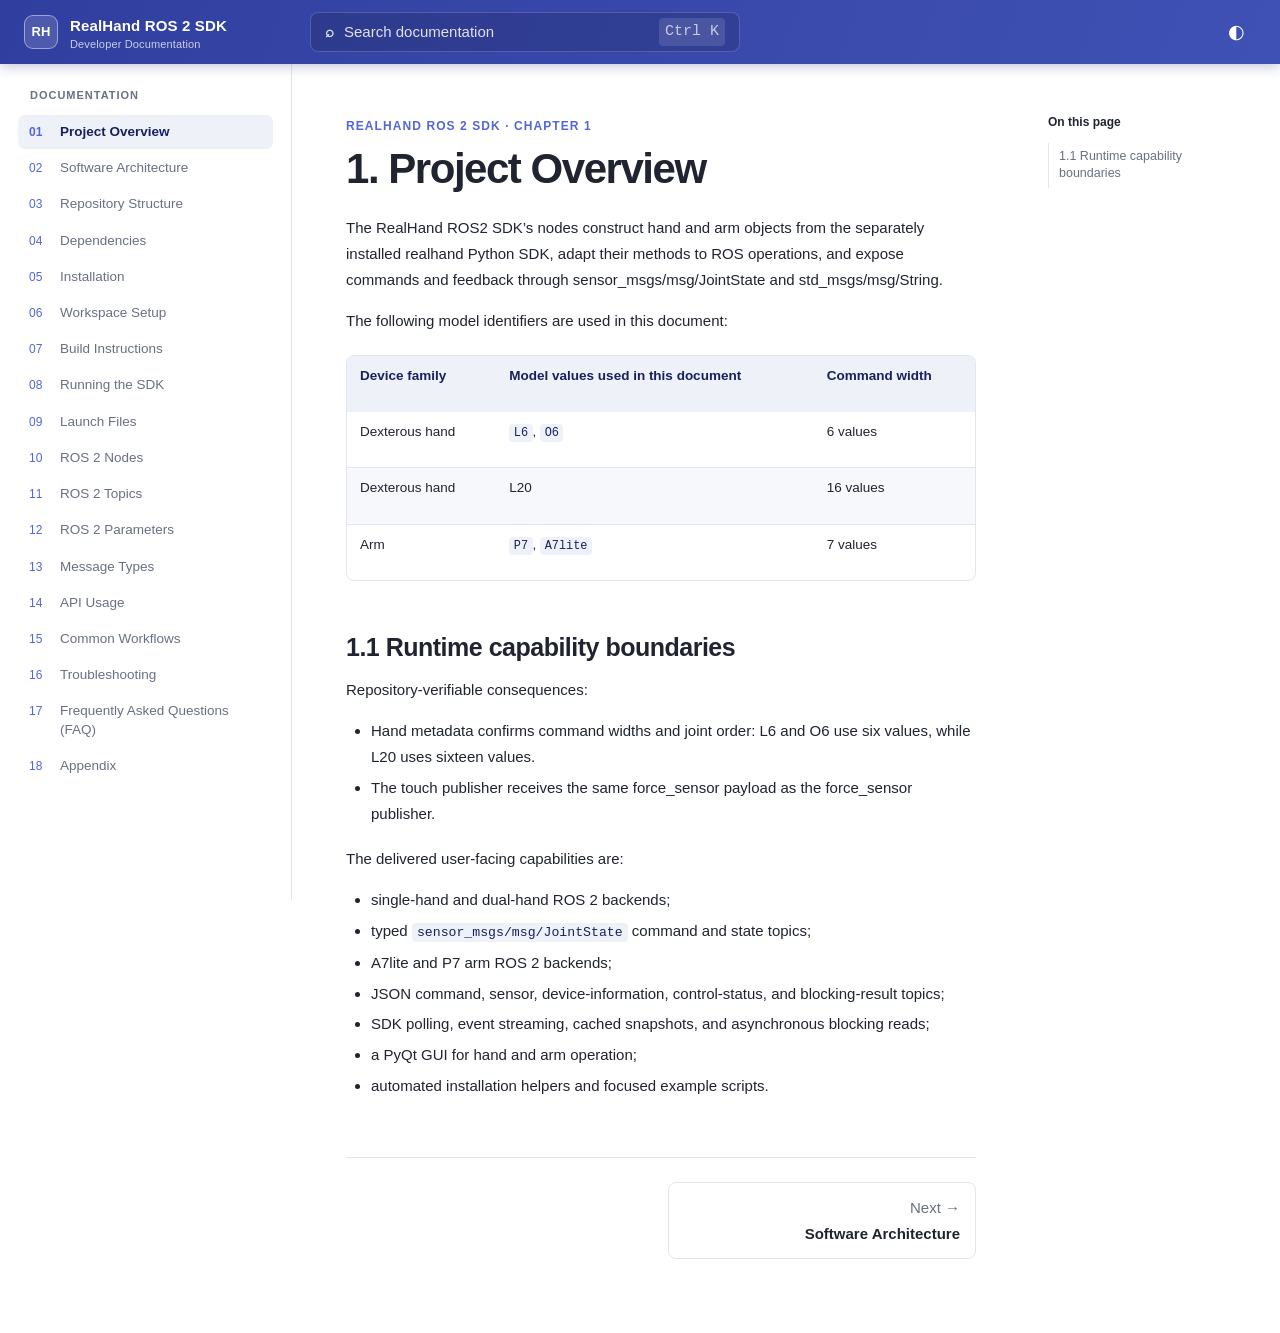
==== index.html @ 1d84d6f3 "Add RealHand ROS 2 SDK documentation site" ====
<!doctype html>
<html lang="en">
<head>
  <meta charset="utf-8">
  <meta name="viewport" content="width=device-width, initial-scale=1">
  <meta name="description" content="RealHand ROS 2 SDK installation, integration, operation, and API reference.">
  <meta name="theme-color" content="#4051b5">
  <title>RealHand ROS 2 SDK Documentation</title>
  <link rel="stylesheet" href="assets/styles.css">
</head>
<body>
  <header class="topbar">
    <button class="menu-button" id="menu-toggle" type="button" aria-label="Open navigation">☰</button>
    <a class="brand" href="#/project-overview">
      <span class="brand-mark">RH</span>
      <span class="brand-name">RealHand ROS 2 SDK<span class="brand-sub">Developer Documentation</span></span>
    </a>
    <button class="search-trigger" id="search-trigger" type="button" aria-label="Search documentation">
      <b>⌕</b><span>Search documentation</span><kbd>Ctrl K</kbd>
    </button>
    <div class="top-actions">
      <button class="icon-button" id="theme-toggle" type="button" aria-label="Toggle color theme">◐</button>
    </div>
  </header>

  <aside class="sidebar" aria-label="Documentation navigation">
    <div class="sidebar-label">Documentation</div>
    <nav class="nav-list" id="nav-list"></nav>
  </aside>
  <div class="mobile-scrim" id="mobile-scrim"></div>

  <div class="page-shell">
    <main class="main doc-content" id="main-content"><div class="loading">Loading documentation…</div></main>
  </div>

  <aside class="toc" aria-label="On this page">
    <div class="toc-title">On this page</div>
    <nav id="toc-links"></nav>
  </aside>

  <dialog class="search-dialog" id="search-dialog">
    <div class="search-box">
      <input id="search-input" type="search" placeholder="Search chapters and API names…" autocomplete="off" aria-label="Search documentation">
      <button class="search-close" id="search-close" type="button" aria-label="Close search">×</button>
    </div>
    <div class="search-results" id="search-results"></div>
  </dialog>

  <template id="document-source">

<div title="header"><p align="right" style="line-height: 100%; margin-bottom: 0.41in">
	<font color="#667085"><font size="1" style="font-size: 8pt"><b>REALHAND
	ROS2 SDK  |  USER GUIDE</b></font></font></p>
</div><p class="western"><br/>
<br/>

</p>
<p class="western"><br/>
<br/>

</p>
<p class="western"><br/>
<br/>

</p>
<p class="western"><br/>
<br/>

</p>
<p class="western"><br/>
<br/>

</p>
<p class="western"><br/>
<br/>

</p>
<p class="western" align="center" style="margin-bottom: 0.25in"><font color="#2e74b5"><font size="2" style="font-size: 11pt"><b>TECHNICAL
USER MANUAL</b></font></font></p>
<p align="center" style="letter-spacing: 0.3pt; line-height: 100%; margin-bottom: 0.14in; border-top: none; border-bottom: 1.00pt solid #4f81bd; border-left: none; border-right: none; padding-top: 0in; padding-bottom: 0.06in; padding-left: 0in; padding-right: 0in; page-break-after: avoid">
<font color="#17365d"><font size="6" style="font-size: 30pt"><b><font face="Calibri, sans-serif">RealHand
ROS2 SDK</font></b></font></font></p>
<p align="center" style="letter-spacing: 0.8pt; margin-bottom: 0.19in; page-break-after: avoid">
<font color="#667085"><font size="4" style="font-size: 14pt"><i><font face="Calibri, sans-serif">Installation,
Integration, Operation, and API Reference</font></i></font></font></p>
<p class="western"><br/>
<br/>

</p>
<p class="western"><br/>
<br/>

</p>
<p class="western"><br/>
<br/>

</p>
<p class="western"><br/>
<br/>

</p>
<p class="western"><br/>
<br/>

</p>
<p class="western"><br/>
<br/>

</p>
<p class="western"><br/>
<br/>

</p>
<p class="western"><br/>
<br/>

</p>
<p class="western"><br/>
<br/>

</p>
<p class="western"><br/>
<br/>

</p>
<p class="western"><br/>
<br/>

</p>
<p class="western"><br/>
<br/>

</p>
<p class="western"><br/>
<br/>

</p>
<p class="western"><br/>
<br/>

</p>
<p class="western"><br/>
<br/>

</p>
<p class="western"><br/>
<br/>

</p>
<p class="western"><br/>
<br/>

</p>
<p class="western"><br/>
<br/>

</p>
<p class="western" style="margin-bottom: 0.03in"><br/>
<br/>

</p>
<h1 class="contents-heading">Table of Contents</h1>
<p style="margin-bottom: 0.07in">1. Project Overview	3</p>
<p style="margin-bottom: 0.07in">2. Software Architecture	4</p>
<p style="margin-bottom: 0.07in">3. Repository Structure	4</p>
<p style="margin-bottom: 0.07in">4. Dependencies	5</p>
<p style="margin-bottom: 0.07in">5. Installation	5</p>
<p style="margin-bottom: 0.07in">6. Workspace Setup	6</p>
<p style="margin-bottom: 0.07in">7. Build Instructions	6</p>
<p style="margin-bottom: 0.07in">8. Running the SDK	7</p>
<p style="margin-bottom: 0.07in">9. Launch Files	8</p>
<p style="margin-bottom: 0.07in"><span lang="es-ES">10. ROS 2
Nodes	11</span></p>
<p style="margin-bottom: 0.07in"><span lang="es-ES">11. ROS 2
Topics	13</span></p>
<p style="margin-bottom: 0.07in"><span lang="es-ES">12. ROS 2
Parameters	15</span></p>
<p style="margin-bottom: 0.07in">13. Message Types	18</p>
<p style="margin-bottom: 0.07in">14. API Usage	19</p>
<p style="margin-bottom: 0.07in">15. Common Workflows	21</p>
<p style="margin-bottom: 0.07in">16. Troubleshooting	22</p>
<p style="margin-bottom: 0.07in">17. Frequently Asked Questions
(FAQ)	22</p>
<p style="margin-bottom: 0.07in">18. Appendix	23</p>
<p class="western"><br/>
<br/>

</p>
<h1 class="western" style="margin-top: 0in; page-break-before: always">
1. Project Overview</h1>
<p class="western">The RealHand ROS2 SDK’s nodes construct hand and
arm objects from the separately installed realhand Python SDK, adapt
their methods to ROS operations, and expose commands and feedback
through sensor_msgs/msg/JointState and std_msgs/msg/String.</p>
<p class="western">The following model identifiers are used in this
document:</p>
<table width="624" cellpadding="5" cellspacing="0">
	<col width="167"/>
	<col width="270"/>
	<col width="155"/>
	<thead>
		<tr>
			<td width="167" bgcolor="#e8eef5" style="background: #e8eef5; border: 1px solid #000000; padding: 0.06in 0.08in"><p class="western" align="left" style="widows: 2; orphans: 2">
				<font color="#17365d"><font size="2" style="font-size: 9pt"><b>Device
				family</b></font></font></p>
			</td>
			<td width="270" bgcolor="#e8eef5" style="background: #e8eef5; border: 1px solid #000000; padding: 0.06in 0.08in"><p class="western" align="left" style="widows: 2; orphans: 2">
				<font color="#17365d"><font size="2" style="font-size: 9pt"><b>Model
				values used in this document</b></font></font></p>
			</td>
			<td width="155" bgcolor="#e8eef5" style="background: #e8eef5; border: 1px solid #000000; padding: 0.06in 0.08in"><p class="western" align="left" style="widows: 2; orphans: 2">
				<font color="#17365d"><font size="2" style="font-size: 9pt"><b>Command
				width</b></font></font></p>
			</td>
		</tr>
	</thead>
	<tbody>
		<tr>
			<td width="167" style="border: 1px solid #000000; padding: 0.06in 0.08in"><p class="western" align="left" style="widows: 2; orphans: 2">
				<font size="2" style="font-size: 9pt">Dexterous hand</font></p>
			</td>
			<td width="270" style="border: 1px solid #000000; padding: 0.06in 0.08in"><p class="western" align="left" style="widows: 2; orphans: 2">
				<font color="#17365d"><font face="Consolas, sans-serif"><font size="2" style="font-size: 9pt">L6</font></font></font><font size="2" style="font-size: 9pt">,
				</font><font color="#17365d"><font face="Consolas, sans-serif"><font size="2" style="font-size: 9pt">O6</font></font></font></p>
			</td>
			<td width="155" style="border: 1px solid #000000; padding: 0.06in 0.08in"><p class="western" align="left" style="widows: 2; orphans: 2">
				<font size="2" style="font-size: 9pt">6 values</font></p>
			</td>
		</tr>
		<tr>
			<td width="167" style="border: 1px solid #000000; padding: 0.06in 0.08in"><p class="western" align="left" style="widows: 2; orphans: 2">
				<font size="2" style="font-size: 9pt">Dexterous hand</font></p>
			</td>
			<td width="270" style="border: 1px solid #000000; padding: 0.06in 0.08in"><p class="western" align="left" style="orphans: 2; widows: 2">
				L20</p>
			</td>
			<td width="155" style="border: 1px solid #000000; padding: 0.06in 0.08in"><p class="western" align="left" style="widows: 2; orphans: 2">
				<font size="2" style="font-size: 9pt">16 values</font></p>
			</td>
		</tr>
		<tr>
			<td width="167" bgcolor="#fafbfc" style="background: #fafbfc; border: 1px solid #000000; padding: 0.06in 0.08in"><p class="western" align="left" style="widows: 2; orphans: 2">
				<font size="2" style="font-size: 9pt">Arm</font></p>
			</td>
			<td width="270" bgcolor="#fafbfc" style="background: #fafbfc; border: 1px solid #000000; padding: 0.06in 0.08in"><p class="western" align="left" style="widows: 2; orphans: 2">
				<font color="#17365d"><font face="Consolas, sans-serif"><font size="2" style="font-size: 9pt">P7</font></font></font><font size="2" style="font-size: 9pt">,
				</font><font color="#17365d"><font face="Consolas, sans-serif"><font size="2" style="font-size: 9pt">A7lite</font></font></font></p>
			</td>
			<td width="155" bgcolor="#fafbfc" style="background: #fafbfc; border: 1px solid #000000; padding: 0.06in 0.08in"><p class="western" align="left" style="widows: 2; orphans: 2">
				<font size="2" style="font-size: 9pt">7 values</font></p>
			</td>
		</tr>
	</tbody>
</table>
<h2 class="western">1.1 Runtime capability boundaries</h2>
<p class="western" style="margin-top: 0.06in">Repository-verifiable
consequences:</p>
<ul>
	<li><p style="margin-top: 0.03in; margin-bottom: 0in">Hand metadata
	confirms command widths and joint order: L6 and O6 use six values,
	while L20 uses sixteen values.</p></li>
	<li><p style="margin-top: 0.03in; margin-bottom: 0in">The touch
	publisher receives the same force_sensor payload as the force_sensor
	publisher.</p></li>
</ul>
<p class="western" style="margin-bottom: 0.03in"><br/>
<br/>

</p>
<p class="western">The delivered user-facing capabilities are:</p>
<ul>
	<li><p style="margin-top: 0.03in; margin-bottom: 0in">single-hand
	and dual-hand ROS 2 backends;</p></li>
	<li><p style="margin-top: 0.03in; margin-bottom: 0in">typed
	<font color="#17365d"><font face="Consolas, sans-serif"><font size="2" style="font-size: 9pt">sensor_msgs/msg/JointState</font></font></font>
	command and state topics;</p></li>
	<li><p style="margin-top: 0.03in; margin-bottom: 0in">A7lite and P7
	arm ROS 2 backends;</p></li>
	<li><p style="margin-top: 0.03in; margin-bottom: 0in">JSON command,
	sensor, device-information, control-status, and blocking-result
	topics;</p></li>
	<li><p style="margin-top: 0.03in; margin-bottom: 0in">SDK polling,
	event streaming, cached snapshots, and asynchronous blocking reads;</p></li>
	<li><p style="margin-top: 0.03in; margin-bottom: 0in">a PyQt GUI for
	hand and arm operation;</p></li>
	<li><p style="margin-top: 0.03in; margin-bottom: 0in">automated
	installation helpers and focused example scripts.</p></li>
</ul>
<h1 class="western" style="page-break-before: always">2. Software
Architecture</h1>
<p class="western">The package uses a layered design:</p>
<h2 class="western">2.1 Layer responsibilities</h2>
<table width="624" cellpadding="5" cellspacing="0">
	<col width="87"/>
	<col width="234"/>
	<col width="271"/>
	<thead>
		<tr>
			<td width="87" bgcolor="#e8eef5" style="background: #e8eef5; border: 1px solid #000000; padding: 0.06in 0.08in"><p class="western" align="left" style="widows: 2; orphans: 2">
				<font color="#17365d"><font size="2" style="font-size: 9pt"><b>Layer</b></font></font></p>
			</td>
			<td width="234" bgcolor="#e8eef5" style="background: #e8eef5; border: 1px solid #000000; padding: 0.06in 0.08in"><p class="western" align="left" style="widows: 2; orphans: 2">
				<font color="#17365d"><font size="2" style="font-size: 9pt"><b>Implementation</b></font></font></p>
			</td>
			<td width="271" bgcolor="#e8eef5" style="background: #e8eef5; border: 1px solid #000000; padding: 0.06in 0.08in"><p class="western" align="left" style="widows: 2; orphans: 2">
				<font color="#17365d"><font size="2" style="font-size: 9pt"><b>Responsibility</b></font></font></p>
			</td>
		</tr>
	</thead>
	<tbody>
		<tr>
			<td width="87" style="border: 1px solid #000000; padding: 0.06in 0.08in"><p class="western" align="left" style="widows: 2; orphans: 2">
				<font size="2" style="font-size: 9pt">Model metadata</font></p>
			</td>
			<td width="234" style="border: 1px solid #000000; padding: 0.06in 0.08in"><p class="western" align="left" style="widows: 2; orphans: 2">
				<font color="#17365d"><font face="Consolas, sans-serif"><font size="2" style="font-size: 9pt">hand/model.py</font></font></font><font size="2" style="font-size: 9pt">,
				</font><font color="#17365d"><font face="Consolas, sans-serif"><font size="2" style="font-size: 9pt">arm/model.py</font></font></font></p>
			</td>
			<td width="271" style="border: 1px solid #000000; padding: 0.06in 0.08in"><p class="western" align="left" style="widows: 2; orphans: 2">
				<font size="2" style="font-size: 9pt">Normalizes model names,
				defines joint order, and lazily resolves external SDK classes.</font></p>
			</td>
		</tr>
		<tr>
			<td width="87" bgcolor="#fafbfc" style="background: #fafbfc; border: 1px solid #000000; padding: 0.06in 0.08in"><p class="western" align="left" style="widows: 2; orphans: 2">
				<font size="2" style="font-size: 9pt">Adapter</font></p>
			</td>
			<td width="234" bgcolor="#fafbfc" style="background: #fafbfc; border: 1px solid #000000; padding: 0.06in 0.08in"><p class="western" align="left" style="widows: 2; orphans: 2">
				<font color="#17365d"><font face="Consolas, sans-serif"><font size="2" style="font-size: 9pt">hand/adapter.py</font></font></font><font size="2" style="font-size: 9pt">,
				</font><font color="#17365d"><font face="Consolas, sans-serif"><font size="2" style="font-size: 9pt">arm/adapter.py</font></font></font></p>
			</td>
			<td width="271" bgcolor="#fafbfc" style="background: #fafbfc; border: 1px solid #000000; padding: 0.06in 0.08in"><p class="western" align="left" style="widows: 2; orphans: 2">
				<font size="2" style="font-size: 9pt">Converts Python SDK objects
				and sensor records into plain lists/dictionaries and wraps device
				operations.</font></p>
			</td>
		</tr>
		<tr>
			<td width="87" style="border: 1px solid #000000; padding: 0.06in 0.08in"><p class="western" align="left" style="widows: 2; orphans: 2">
				<font size="2" style="font-size: 9pt">ROS bridge</font></p>
			</td>
			<td width="234" style="border: 1px solid #000000; padding: 0.06in 0.08in"><p class="western" align="left" style="widows: 2; orphans: 2">
				<font color="#17365d"><font face="Consolas, sans-serif"><font size="2" style="font-size: 9pt">hand/node.py</font></font></font><font size="2" style="font-size: 9pt">,
				</font><font color="#17365d"><font face="Consolas, sans-serif"><font size="2" style="font-size: 9pt">arm/node.py</font></font></font></p>
			</td>
			<td width="271" style="border: 1px solid #000000; padding: 0.06in 0.08in"><p class="western" align="left" style="widows: 2; orphans: 2">
				<font size="2" style="font-size: 9pt">Declares parameters,
				creates topics and timers, translates messages, and owns adapter
				lifetime.</font></p>
			</td>
		</tr>
		<tr>
			<td width="87" bgcolor="#fafbfc" style="background: #fafbfc; border: 1px solid #000000; padding: 0.06in 0.08in"><p class="western" align="left" style="widows: 2; orphans: 2">
				<font size="2" style="font-size: 9pt">GUI ROS facade</font></p>
			</td>
			<td width="234" bgcolor="#fafbfc" style="background: #fafbfc; border: 1px solid #000000; padding: 0.06in 0.08in"><p class="western" align="left" style="widows: 2; orphans: 2">
				<font color="#17365d"><font face="Consolas, sans-serif"><font size="2" style="font-size: 9pt">gui/ros_client.py</font></font></font></p>
			</td>
			<td width="271" bgcolor="#fafbfc" style="background: #fafbfc; border: 1px solid #000000; padding: 0.06in 0.08in"><p class="western" align="left" style="widows: 2; orphans: 2">
				<font size="2" style="font-size: 9pt">Publishes commands and
				subscribes to selected feedback topics for the active side.</font></p>
			</td>
		</tr>
	</tbody>
</table>
<p class="western" style="margin-bottom: 0.03in"><br/>
<br/>

</p>
<h2 class="western">2.2 Threading and concurrency</h2>
<ul>
	<li><p style="margin-top: 0.03in; margin-bottom: 0in">Backend ROS
	callbacks and periodic timers are handled by the rclpy spin executor
	started with rclpy.spin(node).</p></li>
	<li><p style="margin-top: 0.03in; margin-bottom: 0in">The GUI's main
	ROS client uses a Qt QTimer to call rclpy.spin_once(...,
	timeout_sec=0.0).</p></li>
	<li><p style="margin-bottom: 0.06in">Hand sensor streaming uses a
	background Python thread to consume the SDK event queue.</p></li>
	<li><p style="margin-bottom: 0.06in">Each get_blocking request runs
	in its own background thread so the ROS callback is not blocked.</p></li>
	<li><p style="margin-bottom: 0.06in">GUI auto-detection runs in a
	separate thread or Qt worker thread.</p></li>
	<li><p style="margin-bottom: 0.06in">Stopping a stream requests SDK
	stream shutdown and waits up to one second for the consumer thread
	to finish.</p></li>
</ul>
<h1 class="western" style="margin-bottom: 0.11in">3. Repository
Structure</h1>
<p class="western">The current local repository layout is summarized
below.</p>
<table width="624" cellpadding="7" cellspacing="0">
	<col width="165"/>
	<col width="429"/>
	<thead>
		<tr>
			<td width="165" bgcolor="#e8eef5" style="background: #e8eef5; border: 1px solid #000000; padding: 0in 0.08in"><p class="western" align="left" style="widows: 2; orphans: 2">
				<font color="#17365d"><font size="2" style="font-size: 9pt"><b>Path</b></font></font></p>
			</td>
			<td width="429" bgcolor="#e8eef5" style="background: #e8eef5; border: 1px solid #000000; padding: 0in 0.08in"><p class="western" align="left" style="widows: 2; orphans: 2">
				<font color="#17365d"><font size="2" style="font-size: 9pt"><b>Current
				contents / purpose</b></font></font></p>
			</td>
		</tr>
	</thead>
	<tbody>
		<tr>
			<td width="165" style="border: 1px solid #000000; padding: 0in 0.08in"><p class="western" align="left" style="widows: 2; orphans: 2">
				<font face="Consolas, sans-serif"><font size="1" style="font-size: 8pt">examples/</font></font></p>
			</td>
			<td width="429" style="border: 1px solid #000000; padding: 0in 0.08in"><p class="western" align="left" style="widows: 2; orphans: 2">
				<font size="1" style="font-size: 8pt">Hand and arm commands,
				topic subscriptions, state reading, enable/disable, motion,
				emergency stop, and backend startup examples.</font></p>
			</td>
		</tr>
		<tr>
			<td width="165" style="border: 1px solid #000000; padding: 0in 0.08in"><p class="western" align="left" style="widows: 2; orphans: 2">
				<font face="Consolas, sans-serif"><font size="1" style="font-size: 8pt">scripts/</font></font></p>
			</td>
			<td width="429" style="border: 1px solid #000000; padding: 0in 0.08in"><p class="western" align="left" style="widows: 2; orphans: 2">
				<font size="1" style="font-size: 8pt">ROS 2 Humble and Jazzy
				clean-install container launchers and GUI container helpers.</font></p>
			</td>
		</tr>
		<tr>
			<td width="165" style="border: 1px solid #000000; padding: 0in 0.08in"><p class="western" align="left" style="widows: 2; orphans: 2">
				<font face="Consolas, sans-serif"><font size="1" style="font-size: 8pt">launch/</font></font></p>
			</td>
			<td width="429" style="border: 1px solid #000000; padding: 0in 0.08in"><p class="western" align="left" style="widows: 2; orphans: 2">
				<font size="1" style="font-size: 8pt">arm.launch.py,
				dual_hand.launch.py, gui.launch.py, and hand.launch.py.</font></p>
			</td>
		</tr>
		<tr>
			<td width="165" style="border: 1px solid #000000; padding: 0in 0.08in"><p class="western" align="left" style="widows: 2; orphans: 2">
				<font face="Consolas, sans-serif"><font size="1" style="font-size: 8pt">resource/</font></font></p>
			</td>
			<td width="429" style="border: 1px solid #000000; padding: 0in 0.08in"><p class="western" align="left" style="widows: 2; orphans: 2">
				<font size="1" style="font-size: 8pt">ament package resource
				marker.</font></p>
			</td>
		</tr>
		<tr>
			<td width="165" style="border: 1px solid #000000; padding: 0in 0.08in"><p class="western" align="left" style="widows: 2; orphans: 2">
				<font face="Consolas, sans-serif"><font size="1" style="font-size: 8pt">src/realhand_ros2/</font></font></p>
			</td>
			<td width="429" style="border: 1px solid #000000; padding: 0in 0.08in"><p class="western" align="left" style="widows: 2; orphans: 2">
				<font size="1" style="font-size: 8pt">hand/, arm/, gui/,
				py.typed, and package initializer.</font></p>
			</td>
		</tr>
		<tr>
			<td width="165" style="border: 1px solid #000000; padding: 0in 0.08in"><p class="western" align="left" style="widows: 2; orphans: 2">
				<font face="Consolas, sans-serif"><font size="1" style="font-size: 8pt">test/</font></font></p>
			</td>
			<td width="429" style="border: 1px solid #000000; padding: 0in 0.08in"><p class="western" align="left" style="widows: 2; orphans: 2">
				<font size="1" style="font-size: 8pt">Limited model-metadata
				tests, including joint counts and P7 interface defaults.</font></p>
			</td>
		</tr>
		<tr>
			<td width="165" style="border: 1px solid #000000; padding: 0in 0.08in"><p class="western" align="left" style="widows: 2; orphans: 2">
				<font face="Consolas, sans-serif"><font size="1" style="font-size: 8pt">install.sh</font></font></p>
			</td>
			<td width="429" style="border: 1px solid #000000; padding: 0in 0.08in"><p class="western" align="left" style="widows: 2; orphans: 2">
				<font size="1" style="font-size: 8pt">Checks or installs
				dependencies and the RealHand Python SDK; can optionally install
				ROS 2, use a local SDK checkout, and create/build a workspace.</font></p>
			</td>
		</tr>
		<tr>
			<td width="165" style="border: 1px solid #000000; padding: 0in 0.08in"><p class="western" align="left" style="widows: 2; orphans: 2">
				<font face="Consolas, sans-serif"><font size="1" style="font-size: 8pt">run_gui.sh</font></font></p>
			</td>
			<td width="429" style="border: 1px solid #000000; padding: 0in 0.08in"><p class="western" align="left" style="widows: 2; orphans: 2">
				<font size="1" style="font-size: 8pt">Checks the ROS environment,
				sources the ROS setup and workspace overlay, and launches the
				GUI.</font></p>
			</td>
		</tr>
		<tr>
			<td width="165" style="border: 1px solid #000000; padding: 0in 0.08in"><p class="western" align="left" style="widows: 2; orphans: 2">
				<font face="Consolas, sans-serif"><font size="1" style="font-size: 8pt">Repository
				root</font></font></p>
			</td>
			<td width="429" style="border: 1px solid #000000; padding: 0in 0.08in"><p class="western" align="left" style="widows: 2; orphans: 2">
				<font size="1" style="font-size: 8pt">.gitignore, README.md,
				package.xml, pyproject.toml, setup.cfg, and setup.py.</font></p>
			</td>
		</tr>
	</tbody>
</table>
<p class="western" style="margin-bottom: 0.03in"><br/>
<br/>

</p>
<h1 class="western">4. Dependencies</h1>
<h2 class="western">4.1 ROS package dependencies</h2>
<p class="western">Declared runtime dependencies in <font color="#17365d"><font face="Consolas, sans-serif"><font size="2" style="font-size: 9pt">package.xml</font></font></font>
are:</p>
<table width="624" cellpadding="5" cellspacing="0">
	<col width="129"/>
	<col width="473"/>
	<thead>
		<tr>
			<td width="129" bgcolor="#e8eef5" style="background: #e8eef5; border: 1px solid #000000; padding: 0.06in 0.08in"><p class="western" align="left" style="widows: 2; orphans: 2">
				<font color="#17365d"><font size="2" style="font-size: 9pt"><b>Dependency</b></font></font></p>
			</td>
			<td width="473" bgcolor="#e8eef5" style="background: #e8eef5; border: 1px solid #000000; padding: 0.06in 0.08in"><p class="western" align="left" style="widows: 2; orphans: 2">
				<font color="#17365d"><font size="2" style="font-size: 9pt"><b>Use</b></font></font></p>
			</td>
		</tr>
	</thead>
	<tbody>
		<tr>
			<td width="129" style="border: 1px solid #000000; padding: 0.06in 0.08in"><p class="western" align="left" style="widows: 2; orphans: 2">
				<font color="#17365d"><font face="Consolas, sans-serif"><font size="2" style="font-size: 9pt">rclpy</font></font></font></p>
			</td>
			<td width="473" style="border: 1px solid #000000; padding: 0.06in 0.08in"><p class="western" align="left" style="widows: 2; orphans: 2">
				<font size="2" style="font-size: 9pt">Nodes, publishers,
				subscribers, parameters, timers, and spinning.</font></p>
			</td>
		</tr>
		<tr>
			<td width="129" bgcolor="#fafbfc" style="background: #fafbfc; border: 1px solid #000000; padding: 0.06in 0.08in"><p class="western" align="left" style="widows: 2; orphans: 2">
				<font color="#17365d"><font face="Consolas, sans-serif"><font size="2" style="font-size: 9pt">launch</font></font></font></p>
			</td>
			<td width="473" bgcolor="#fafbfc" style="background: #fafbfc; border: 1px solid #000000; padding: 0.06in 0.08in"><p class="western" align="left" style="widows: 2; orphans: 2">
				<font size="2" style="font-size: 9pt">ROS 2 launch descriptions
				and launch arguments.</font></p>
			</td>
		</tr>
		<tr>
			<td width="129" style="border: 1px solid #000000; padding: 0.06in 0.08in"><p class="western" align="left" style="widows: 2; orphans: 2">
				<font color="#17365d"><font face="Consolas, sans-serif"><font size="2" style="font-size: 9pt">launch_ros</font></font></font></p>
			</td>
			<td width="473" style="border: 1px solid #000000; padding: 0.06in 0.08in"><p class="western" align="left" style="widows: 2; orphans: 2">
				<font size="2" style="font-size: 9pt">ROS node actions used by
				launch files.</font></p>
			</td>
		</tr>
		<tr>
			<td width="129" bgcolor="#fafbfc" style="background: #fafbfc; border: 1px solid #000000; padding: 0.06in 0.08in"><p class="western" align="left" style="widows: 2; orphans: 2">
				<font color="#17365d"><font face="Consolas, sans-serif"><font size="2" style="font-size: 9pt">sensor_msgs</font></font></font></p>
			</td>
			<td width="473" bgcolor="#fafbfc" style="background: #fafbfc; border: 1px solid #000000; padding: 0.06in 0.08in"><p class="western" align="left" style="widows: 2; orphans: 2">
				<font size="2" style="font-size: 9pt">sensor_msgs/msg/JointState.</font></p>
			</td>
		</tr>
		<tr>
			<td width="129" style="border: 1px solid #000000; padding: 0in 0.08in"><p class="western" align="left" style="widows: 2; orphans: 2">
				<font color="#17365d"><font face="Consolas, sans-serif"><font size="2" style="font-size: 9pt">std_msgs</font></font></font></p>
			</td>
			<td width="473" style="border: 1px solid #000000; padding: 0in 0.08in"><p class="western" align="left" style="widows: 2; orphans: 2">
				<font size="2" style="font-size: 9pt">std_msgs/msg/String for
				JSON payloads.</font></p>
			</td>
		</tr>
		<tr>
			<td width="129" style="border: 1px solid #000000; padding: 0in 0.08in"><p class="western" align="left" style="widows: 2; orphans: 2">
				<font color="#17365d"><font face="Consolas, sans-serif"><font size="2" style="font-size: 9pt">python3-pyqt5</font></font></font></p>
			</td>
			<td width="473" style="border: 1px solid #000000; padding: 0in 0.08in"><p class="western" align="left" style="widows: 2; orphans: 2">
				<font size="2" style="font-size: 9pt">Desktop GUI runtime.</font></p>
			</td>
		</tr>
	</tbody>
</table>
<p class="western" style="margin-bottom: 0.03in"><br/>
<br/>

</p>
<p class="western">Test dependencies are <font color="#17365d"><font face="Consolas, sans-serif"><font size="2" style="font-size: 9pt">ament_copyright</font></font></font>,
<font color="#17365d"><font face="Consolas, sans-serif"><font size="2" style="font-size: 9pt">ament_flake8</font></font></font>,
<font color="#17365d"><font face="Consolas, sans-serif"><font size="2" style="font-size: 9pt">ament_pep257</font></font></font>,
and <font color="#17365d"><font face="Consolas, sans-serif"><font size="2" style="font-size: 9pt">python3-pytest</font></font></font>.
</p>
<h2 class="western">4.2 Python dependencies</h2>
<p class="western">The setup.py install_requires list is setuptools,
realhand, and PyQt5. These Python install requirements are distinct
from the ROS/runtime dependencies declared in package.xml.</p>
<p class="western" style="background: #f6f8fa">Install a compatible
RealHand Python SDK into the same Python environment used by ROS&nbsp;2.</p>
<h1 class="western">5. Installation</h1>
<h2 class="western">5.1 Manual installation</h2>
<p style="margin-right: 0.15in; line-height: 100%; margin-left: 0.15in; margin-top: 0.06in; margin-bottom: 0.1in; background: #f6f8fa">
<font color="#24292f"><font face="Consolas, serif"><font size="1" style="font-size: 8pt">sudo
apt update </font></font></font>
</p>
<p style="margin-right: 0.15in; line-height: 100%; margin-left: 0.15in; margin-top: 0.06in; margin-bottom: 0.1in; background: #f6f8fa">
<font color="#24292f"><font face="Consolas, serif"><font size="1" style="font-size: 8pt">sudo
apt install -y \</font></font></font></p>
<p style="margin-right: 0.15in; line-height: 100%; margin-left: 0.15in; margin-top: 0.06in; margin-bottom: 0.1in; background: #f6f8fa">
<font color="#24292f"> <font face="Consolas, serif"><font size="1" style="font-size: 8pt">git
\</font></font></font></p>
<p style="margin-right: 0.15in; line-height: 100%; margin-left: 0.15in; margin-top: 0.06in; margin-bottom: 0.1in; background: #f6f8fa">
<font color="#24292f"> <font face="Consolas, serif"><font size="1" style="font-size: 8pt">iproute2
\</font></font></font></p>
<p style="margin-right: 0.15in; line-height: 100%; margin-left: 0.15in; margin-top: 0.06in; margin-bottom: 0.1in; background: #f6f8fa">
<font color="#24292f"> <font face="Consolas, serif"><font size="1" style="font-size: 8pt">can-utils
\</font></font></font></p>
<p style="margin-right: 0.15in; line-height: 100%; margin-left: 0.15in; margin-top: 0.06in; margin-bottom: 0.1in; background: #f6f8fa">
<font color="#24292f"> <font face="Consolas, serif"><font size="1" style="font-size: 8pt">python3-pip
\</font></font></font></p>
<p style="margin-right: 0.15in; line-height: 100%; margin-left: 0.15in; margin-top: 0.06in; margin-bottom: 0.1in; background: #f6f8fa">
<font color="#24292f"> <font face="Consolas, serif"><font size="1" style="font-size: 8pt">python3-colcon-common-extensions
\</font></font></font></p>
<p style="margin-right: 0.15in; line-height: 100%; margin-left: 0.15in; margin-top: 0.06in; margin-bottom: 0.1in; background: #f6f8fa">
<font color="#24292f"> <font face="Consolas, serif"><font size="1" style="font-size: 8pt">python3-pyqt5</font></font></font></p>
<p class="western">Source ROS 2 and install a compatible RealHand
Python SDK into the same Python environment used by ROS&nbsp;2.</p>
<h2 class="western">5.2 Automated installation</h2>
<p class="western">From the current checkout, install dependencies
and build a workspace with one of these repository-provided commands:</p>
<p style="margin-right: 0.15in; line-height: 100%; margin-left: 0.15in; margin-top: 0.06in; margin-bottom: 0.1in">
<font color="#24292f"><font face="Consolas, serif"><font size="1" style="font-size: 8pt">./install.sh
--workspace ~/realhand_ros2_ws<br/>
./install.sh --install-ros
--workspace ~/realhand_ros2_ws<br/>
./install.sh --with-arm
--workspace ~/realhand_ros2_ws</font></font></font></p>
<p class="western">Ubuntu 22.04 maps to ROS 2 Humble and Ubuntu 24.04
maps to ROS 2 Jazzy by default. Set ROS_DISTRO explicitly to override
the detected default. Use --local-sdk PATH for an editable local
RealHand Python SDK checkout.</p>
<p class="western">A7lite kinetix support requires the Python SDK's
optional kinetix dependencies, selected by --with-arm. P7 uses the
RBot TCP controller and does not require the kinetix extra.</p>
<p class="western">Ubuntu 24.04 uses an externally managed system
Python. For direct system-Python installation, the repository adds
--break-system-packages and --ignore-installed; do not use pip to
upgrade the system pip on Ubuntu 24.04.</p>
<h1 class="western"><br/>
<br/>

</h1>
<h1 class="western">6. Workspace Setup</h1>
<p class="western">Use a conventional ROS 2 workspace layout:</p>
<p style="margin-right: 0.15in; line-height: 100%; margin-left: 0.15in; margin-top: 0.06in; margin-bottom: 0.1in; background: #f6f8fa">
<font color="#24292f"><font face="Consolas, serif"><font size="1" style="font-size: 8pt">mkdir
-p ~/realhand_ros2_ws/src<br/>
cd ~/realhand_ros2_ws/src<br/>
git
clone https://github.com/RealHand-Robotics/realbot-ros2-sdk.git<br/>
cd
..</font></font></font></p>
<p class="western">If working from an existing local checkout, copy
only source-controlled content. Do not carry old <font color="#17365d"><font face="Consolas, sans-serif"><font size="2" style="font-size: 9pt">build/</font></font></font>,
<font color="#17365d"><font face="Consolas, sans-serif"><font size="2" style="font-size: 9pt">install/</font></font></font>,
<font color="#17365d"><font face="Consolas, sans-serif"><font size="2" style="font-size: 9pt">log/</font></font></font>,
<font color="#17365d"><font face="Consolas, sans-serif"><font size="2" style="font-size: 9pt">.pytest_cache/</font></font></font>,
<font color="#17365d"><font face="Consolas, sans-serif"><font size="2" style="font-size: 9pt">__pycache__/</font></font></font>,
or <font color="#17365d"><font face="Consolas, sans-serif"><font size="2" style="font-size: 9pt">*.egg-info/</font></font></font>
artifacts into the new workspace.</p>
<p class="western">Every new terminal must source the ROS
distribution and, after building, the workspace overlay:</p>
<p style="margin-right: 0.15in; line-height: 100%; margin-left: 0.15in; margin-top: 0.06in; margin-bottom: 0.1in; background: #f6f8fa">
<font color="#24292f"><font face="Consolas, serif"><font size="1" style="font-size: 8pt">source
/opt/ros/humble/setup.bash<br/>
source
~/realhand_ros2_ws/install/setup.bash</font></font></font></p>
<p class="western">Optional shell convenience:</p>
<p style="margin-right: 0.15in; line-height: 100%; margin-left: 0.15in; margin-top: 0.06in; margin-bottom: 0.1in; background: #f6f8fa">
<font color="#24292f"><font face="Consolas, serif"><font size="1" style="font-size: 8pt">echo
'source /opt/ros/humble/setup.bash' &gt;&gt; ~/.bashrc<br/>
echo
'source ~/realhand_ros2_ws/install/setup.bash' &gt;&gt; ~/.bashrc</font></font></font></p>
<h1 class="western">7. Build Instructions</h1>
<p class="western">From the workspace root:</p>
<p style="margin-right: 0.15in; line-height: 100%; margin-left: 0.15in; margin-top: 0.06in; margin-bottom: 0.1in; background: #f6f8fa">
<font color="#24292f"><font face="Consolas, serif"><font size="1" style="font-size: 8pt">source
/opt/ros/humble/setup.bash<br/>
cd ~/realhand_ros2_ws<br/>
colcon
build --symlink-install --packages-select realhand_ros2<br/>
source
install/setup.bash</font></font></font></p>
<p class="western">Validate the installation:</p>
<p style="margin-right: 0.15in; line-height: 100%; margin-left: 0.15in; margin-top: 0.06in; margin-bottom: 0.1in; background: #f6f8fa">
<font color="#24292f"><font face="Consolas, serif"><font size="1" style="font-size: 8pt">ros2
pkg prefix realhand_ros2<br/>
ros2 pkg executables realhand_ros2</font></font></font></p>
<p class="western">setup.py defines these executable names:</p>
<p style="margin-right: 0.15in; line-height: 100%; margin-left: 0.15in; margin-top: 0.06in; margin-bottom: 0.1in; background: #f6f8fa">
<font color="#24292f"><font face="Consolas, serif"><font size="1" style="font-size: 8pt">realhand_ros2
realhand_arm_node<br/>
realhand_ros2 realhand_gui<br/>
realhand_ros2
realhand_hand_node</font></font></font></p>
<h2 class="western">7.1 Run package tests</h2>
<p style="margin-right: 0.15in; line-height: 100%; margin-left: 0.15in; margin-top: 0.06in; margin-bottom: 0.1in; background: #f6f8fa">
<font color="#24292f"><font face="Consolas, serif"><font size="1" style="font-size: 8pt">cd
~/realhand_ros2_ws<br/>
colcon test --packages-select
realhand_ros2<br/>
colcon test-result --verbose</font></font></font></p>
<p class="western">Current automated coverage is limited to part of
the model metadata. Within this guide's scope it checks L6 and L20
hand joint counts, A7lite and P7 arm joint counts, and P7's default
interface name and interface type. The repository does not include
complete hardware communication, topic integration, launch, GUI, or
end-to-end tests.</p>
<h2 class="western">7.2 Clean rebuild</h2>
<p class="western">When stale generated metadata or an old copied
checkout causes discovery problems, remove only the generated
workspace directories from the workspace root, then rebuild:</p>
<p style="margin-right: 0.15in; line-height: 100%; margin-left: 0.15in; margin-top: 0.06in; margin-bottom: 0.1in; background: #f6f8fa">
<font color="#24292f"><font face="Consolas, serif"><font size="1" style="font-size: 8pt">cd
~/realhand_ros2_ws<br/>
rm -rf build install log<br/>
source
/opt/ros/humble/setup.bash<br/>
colcon build --symlink-install
--packages-select realhand_ros2<br/>
source install/setup.bash</font></font></font></p>
<h1 class="western">8. Running the SDK</h1>
<h2 class="western">8.1 Prepare SocketCAN</h2>
<p class="western">HandNode defaults to can0/socketcan. The A7lite
arm model also defaults to can0/socketcan. Backend nodes pass the
selected interface values to adapter constructors and do not execute
ip link configuration commands.</p>
<p style="margin-right: 0.15in; line-height: 100%; margin-left: 0.15in; margin-top: 0.06in; margin-bottom: 0.1in; background: #f6f8fa">
<font color="#24292f"><font face="Consolas, serif"><font size="1" style="font-size: 8pt">sudo
ip link set can0 down<br/>
sudo ip link set can0 type can bitrate
1000000<br/>
sudo ip link set can0 up<br/>
ip -details link show can0</font></font></font></p>
<p class="western">Useful diagnostics:</p>
<p style="margin-right: 0.15in; line-height: 100%; margin-left: 0.15in; margin-top: 0.06in; margin-bottom: 0.1in; background: #f6f8fa">
<font color="#24292f"><font face="Consolas, serif"><font size="1" style="font-size: 8pt">ip
link show<br/>
candump can0</font></font></font></p>
<h2 class="western">8.2 Start a hand backend</h2>
<p style="margin-right: 0.15in; line-height: 100%; margin-left: 0.15in; margin-top: 0.06in; margin-bottom: 0.1in; background: #f6f8fa">
<font color="#24292f"><font face="Consolas, serif"><font size="1" style="font-size: 8pt">source
/opt/ros/humble/setup.bash<br/>
source
~/realhand_ros2_ws/install/setup.bash<br/>
ros2 launch realhand_ros2
hand.launch.py \<br/>
  model:=L6 side:=left interface_name:=can0</font></font></font></p>
<h2 class="western">8.3 Start two hands</h2>
<p style="margin-right: 0.15in; line-height: 100%; margin-left: 0.15in; margin-top: 0.06in; margin-bottom: 0.1in; background: #f6f8fa">
<font color="#24292f"><font face="Consolas, serif"><font size="1" style="font-size: 8pt">ros2
launch realhand_ros2 dual_hand.launch.py \<br/>
  model:=L6
left_interface:=can0 right_interface:=can1</font></font></font></p>
<p class="western">This launches two <font color="#17365d"><font face="Consolas, sans-serif"><font size="2" style="font-size: 9pt">realhand_hand_node</font></font></font>
processes named <font color="#17365d"><font face="Consolas, sans-serif"><font size="2" style="font-size: 9pt">realhand_left_hand_node</font></font></font>
and <font color="#17365d"><font face="Consolas, sans-serif"><font size="2" style="font-size: 9pt">realhand_right_hand_node</font></font></font>.
Both use the same model argument but different side and interface
values.</p>
<p class="western"><br/>
<br/>

</p>
<h2 class="western">8.4 Start the GUI</h2>
<p style="margin-right: 0.15in; line-height: 100%; margin-left: 0.15in; margin-top: 0.06in; margin-bottom: 0.1in; background: #f6f8fa">
<font color="#24292f"><font face="Consolas, serif"><font size="1" style="font-size: 8pt">ros2
launch realhand_ros2 gui.launch.py</font></font></font></p>
<p class="western"><font color="#17365d"><font face="Consolas, sans-serif"><font size="2" style="font-size: 9pt">run_gui.sh</font></font></font>
verifies <font color="#17365d"><font face="Consolas, sans-serif"><font size="2" style="font-size: 9pt">/opt/ros/$ROS_DISTRO/setup.bash</font></font></font>
and the repository-local <font color="#17365d"><font face="Consolas, sans-serif"><font size="2" style="font-size: 9pt">install/setup.bash</font></font></font>,
sources both, and executes the GUI launch file. It defaults to
Humble.</p>
<p class="western">The GUI is initially a ROS client. Use Start
Backend on the applicable tab to launch a matching GUI-owned backend,
or run the backend separately before opening the GUI. Stop Backend
stops the GUI-owned backend process.</p>
<h2 class="western">8.5 Confirm the ROS graph</h2>
<p style="margin-right: 0.15in; line-height: 100%; margin-left: 0.15in; margin-top: 0.06in; margin-bottom: 0.1in; background: #f6f8fa">
<font color="#24292f"><font face="Consolas, serif"><font size="1" style="font-size: 8pt">ros2
node list<br/>
ros2 topic list | grep realhand<br/>
ros2 node info
/realhand_hand_node</font></font></font></p>
<h1 class="western">9. Launch Files</h1>
<h2 class="western">9.1 hand.launch.py</h2>
<p class="western">Launches one <font color="#17365d"><font face="Consolas, sans-serif"><font size="2" style="font-size: 9pt">realhand_hand_node</font></font></font>
named <font color="#17365d"><font face="Consolas, sans-serif"><font size="2" style="font-size: 9pt">realhand_hand_node</font></font></font>
with console output.</p>
<table width="624" cellpadding="5" cellspacing="0">
	<col width="152"/>
	<col width="86"/>
	<col width="62"/>
	<col width="282"/>
	<thead>
		<tr>
			<td width="152" bgcolor="#e8eef5" style="background: #e8eef5; border: 1px solid #000000; padding: 0.06in 0.08in"><p class="western" align="left" style="widows: 2; orphans: 2">
				<font color="#17365d"><font size="2" style="font-size: 9pt"><b>Argument</b></font></font></p>
			</td>
			<td width="86" bgcolor="#e8eef5" style="background: #e8eef5; border: 1px solid #000000; padding: 0.06in 0.08in"><p class="western" align="left" style="widows: 2; orphans: 2">
				<font color="#17365d"><font size="2" style="font-size: 9pt"><b>Default</b></font></font></p>
			</td>
			<td width="62" bgcolor="#e8eef5" style="background: #e8eef5; border: 1px solid #000000; padding: 0.06in 0.08in"><p class="western" align="left" style="widows: 2; orphans: 2">
				<font color="#17365d"><font size="2" style="font-size: 9pt"><b>Required</b></font></font></p>
			</td>
			<td width="282" bgcolor="#e8eef5" style="background: #e8eef5; border: 1px solid #000000; padding: 0.06in 0.08in"><p class="western" align="left" style="widows: 2; orphans: 2">
				<font color="#17365d"><font size="2" style="font-size: 9pt"><b>Meaning</b></font></font></p>
			</td>
		</tr>
	</thead>
	<tbody>
		<tr>
			<td width="152" style="border: 1px solid #000000; padding: 0.06in 0.08in"><p class="western" align="left" style="widows: 2; orphans: 2">
				<font color="#17365d"><font face="Consolas, sans-serif"><font size="2" style="font-size: 9pt">model</font></font></font></p>
			</td>
			<td width="86" style="border: 1px solid #000000; padding: 0.06in 0.08in"><p class="western" align="left" style="widows: 2; orphans: 2">
				<font color="#17365d"><font face="Consolas, sans-serif"><font size="2" style="font-size: 9pt">L6</font></font></font></p>
			</td>
			<td width="62" style="border: 1px solid #000000; padding: 0.06in 0.08in"><p class="western" align="left" style="widows: 2; orphans: 2">
				<font size="2" style="font-size: 9pt">No</font></p>
			</td>
			<td width="282" style="border: 1px solid #000000; padding: 0.06in 0.08in"><p class="western" align="left" style="widows: 2; orphans: 2">
				<font size="2" style="font-size: 9pt">Model value passed to
				HandNode.</font></p>
			</td>
		</tr>
		<tr>
			<td width="152" bgcolor="#fafbfc" style="background: #fafbfc; border: 1px solid #000000; padding: 0.06in 0.08in"><p class="western" align="left" style="widows: 2; orphans: 2">
				<font color="#17365d"><font face="Consolas, sans-serif"><font size="2" style="font-size: 9pt">side</font></font></font></p>
			</td>
			<td width="86" bgcolor="#fafbfc" style="background: #fafbfc; border: 1px solid #000000; padding: 0.06in 0.08in"><p class="western" align="left" style="widows: 2; orphans: 2">
				<font color="#17365d"><font face="Consolas, sans-serif"><font size="2" style="font-size: 9pt">left</font></font></font></p>
			</td>
			<td width="62" bgcolor="#fafbfc" style="background: #fafbfc; border: 1px solid #000000; padding: 0.06in 0.08in"><p class="western" align="left" style="widows: 2; orphans: 2">
				<font size="2" style="font-size: 9pt">No</font></p>
			</td>
			<td width="282" bgcolor="#fafbfc" style="background: #fafbfc; border: 1px solid #000000; padding: 0.06in 0.08in"><p class="western" align="left" style="widows: 2; orphans: 2">
				<font size="2" style="font-size: 9pt">Topic and SDK side
				selector: </font><font color="#17365d"><font face="Consolas, sans-serif"><font size="2" style="font-size: 9pt">left</font></font></font><font size="2" style="font-size: 9pt">
				or </font><font color="#17365d"><font face="Consolas, sans-serif"><font size="2" style="font-size: 9pt">right</font></font></font><font size="2" style="font-size: 9pt">.</font></p>
			</td>
		</tr>
		<tr>
			<td width="152" style="border: 1px solid #000000; padding: 0.06in 0.08in"><p class="western" align="left" style="widows: 2; orphans: 2">
				<font color="#17365d"><font face="Consolas, sans-serif"><font size="2" style="font-size: 9pt">interface_name</font></font></font></p>
			</td>
			<td width="86" style="border: 1px solid #000000; padding: 0.06in 0.08in"><p class="western" align="left" style="widows: 2; orphans: 2">
				<font color="#17365d"><font face="Consolas, sans-serif"><font size="2" style="font-size: 9pt">can0</font></font></font></p>
			</td>
			<td width="62" style="border: 1px solid #000000; padding: 0.06in 0.08in"><p class="western" align="left" style="widows: 2; orphans: 2">
				<font size="2" style="font-size: 9pt">No</font></p>
			</td>
			<td width="282" style="border: 1px solid #000000; padding: 0.06in 0.08in"><p class="western" align="left" style="widows: 2; orphans: 2">
				<font size="2" style="font-size: 9pt">CAN interface passed to the
				external SDK.</font></p>
			</td>
		</tr>
		<tr>
			<td width="152" bgcolor="#fafbfc" style="background: #fafbfc; border: 1px solid #000000; padding: 0.06in 0.08in"><p class="western" align="left" style="widows: 2; orphans: 2">
				<font color="#17365d"><font face="Consolas, sans-serif"><font size="2" style="font-size: 9pt">interface_type</font></font></font></p>
			</td>
			<td width="86" bgcolor="#fafbfc" style="background: #fafbfc; border: 1px solid #000000; padding: 0.06in 0.08in"><p class="western" align="left" style="widows: 2; orphans: 2">
				<font color="#17365d"><font face="Consolas, sans-serif"><font size="2" style="font-size: 9pt">socketcan</font></font></font></p>
			</td>
			<td width="62" bgcolor="#fafbfc" style="background: #fafbfc; border: 1px solid #000000; padding: 0.06in 0.08in"><p class="western" align="left" style="widows: 2; orphans: 2">
				<font size="2" style="font-size: 9pt">No</font></p>
			</td>
			<td width="282" bgcolor="#fafbfc" style="background: #fafbfc; border: 1px solid #000000; padding: 0.06in 0.08in"><p class="western" align="left" style="widows: 2; orphans: 2">
				<font size="2" style="font-size: 9pt">External SDK interface
				type.</font></p>
			</td>
		</tr>
		<tr>
			<td width="152" bgcolor="#fafbfc" style="background: #fafbfc; border: 1px solid #000000; padding: 0.06in 0.08in"><p class="western" align="left" style="widows: 2; orphans: 2">
				<font color="#17365d"><font face="Consolas, sans-serif"><font size="2" style="font-size: 9pt">poll_on_start</font></font></font></p>
			</td>
			<td width="86" bgcolor="#fafbfc" style="background: #fafbfc; border: 1px solid #000000; padding: 0.06in 0.08in"><p class="western" align="left" style="widows: 2; orphans: 2">
				<font color="#17365d"><font face="Consolas, sans-serif"><font size="2" style="font-size: 9pt">true</font></font></font></p>
			</td>
			<td width="62" bgcolor="#fafbfc" style="background: #fafbfc; border: 1px solid #000000; padding: 0.06in 0.08in"><p class="western" align="left" style="widows: 2; orphans: 2">
				<font size="2" style="font-size: 9pt">No</font></p>
			</td>
			<td width="282" bgcolor="#fafbfc" style="background: #fafbfc; border: 1px solid #000000; padding: 0.06in 0.08in"><p class="western" align="left" style="widows: 2; orphans: 2">
				<font size="2" style="font-size: 9pt">Start supported SDK polling
				when the Hand adapter is created.</font></p>
			</td>
		</tr>
		<tr>
			<td width="152" bgcolor="#fafbfc" style="background: #fafbfc; border: 1px solid #000000; padding: 0.06in 0.08in"><p class="western" align="left" style="widows: 2; orphans: 2">
				<font color="#17365d"><font face="Consolas, sans-serif"><font size="2" style="font-size: 9pt">stream_on_start</font></font></font></p>
			</td>
			<td width="86" bgcolor="#fafbfc" style="background: #fafbfc; border: 1px solid #000000; padding: 0.06in 0.08in"><p class="western" align="left" style="widows: 2; orphans: 2">
				<font color="#17365d"><font face="Consolas, sans-serif"><font size="2" style="font-size: 9pt">true</font></font></font></p>
			</td>
			<td width="62" bgcolor="#fafbfc" style="background: #fafbfc; border: 1px solid #000000; padding: 0.06in 0.08in"><p class="western" align="left" style="widows: 2; orphans: 2">
				<font size="2" style="font-size: 9pt">No</font></p>
			</td>
			<td width="282" bgcolor="#fafbfc" style="background: #fafbfc; border: 1px solid #000000; padding: 0.06in 0.08in"><p class="western" align="left" style="widows: 2; orphans: 2">
				<font size="2" style="font-size: 9pt">Start the SDK event stream
				after node initialization.</font></p>
			</td>
		</tr>
		<tr>
			<td width="152" bgcolor="#fafbfc" style="background: #fafbfc; border: 1px solid #000000; padding: 0.06in 0.08in"><p class="western" align="left" style="widows: 2; orphans: 2">
				<font color="#17365d"><font face="Consolas, sans-serif"><font size="2" style="font-size: 9pt">stream_queue_size</font></font></font></p>
			</td>
			<td width="86" bgcolor="#fafbfc" style="background: #fafbfc; border: 1px solid #000000; padding: 0.06in 0.08in"><p class="western" align="left" style="widows: 2; orphans: 2">
				<font color="#17365d"><font face="Consolas, sans-serif"><font size="2" style="font-size: 9pt">300</font></font></font></p>
			</td>
			<td width="62" bgcolor="#fafbfc" style="background: #fafbfc; border: 1px solid #000000; padding: 0.06in 0.08in"><p class="western" align="left" style="widows: 2; orphans: 2">
				<font size="2" style="font-size: 9pt">No</font></p>
			</td>
			<td width="282" bgcolor="#fafbfc" style="background: #fafbfc; border: 1px solid #000000; padding: 0.06in 0.08in"><p class="western" align="left" style="widows: 2; orphans: 2">
				<font size="2" style="font-size: 9pt">Default maximum queue size
				for the SDK event stream.</font></p>
			</td>
		</tr>
		<tr>
			<td width="152" bgcolor="#fafbfc" style="background: #fafbfc; border: 1px solid #000000; padding: 0.06in 0.08in"><p class="western" align="left" style="widows: 2; orphans: 2">
				<font color="#17365d"><font face="Consolas, sans-serif"><font size="2" style="font-size: 9pt">poll_intervals_json</font></font></font></p>
			</td>
			<td width="86" bgcolor="#fafbfc" style="background: #fafbfc; border: 1px solid #000000; padding: 0.06in 0.08in"><p class="western" align="left" style="widows: 2; orphans: 2">
				<font color="#17365d"><font face="Consolas, sans-serif"><font size="2" style="font-size: 9pt">{&quot;angle&quot;:
				0.03333333333333333, &quot;force_sensor&quot;:
				0.06666666666666667, &quot;torque&quot;: 0.2, &quot;speed&quot;:
				0.5, &quot;acceleration&quot;: 0.5, &quot;temperature&quot;: 1.0,
				&quot;current&quot;: 0.5, &quot;fault&quot;: 1.0}</font></font></font></p>
			</td>
			<td width="62" bgcolor="#fafbfc" style="background: #fafbfc; border: 1px solid #000000; padding: 0.06in 0.08in"><p class="western" align="left" style="widows: 2; orphans: 2">
				<font size="2" style="font-size: 9pt">No</font></p>
			</td>
			<td width="282" bgcolor="#fafbfc" style="background: #fafbfc; border: 1px solid #000000; padding: 0.06in 0.08in"><p class="western" align="left" style="widows: 2; orphans: 2">
				<font size="2" style="font-size: 9pt">JSON object containing the
				polling interval in seconds for each supported sensor.</font></p>
			</td>
		</tr>
	</tbody>
</table>
<p class="western">Note: HandNode directly declares
poll_intervals_json with an empty-string default. When started
through hand.launch.py or dual_hand.launch.py, Launch passes the
preset polling intervals shown above, making them the effective
default for Launch-based startup.</p>
<p class="western" style="margin-bottom: 0.03in"><br/>
<br/>

</p>
<h2 class="western">9.2 dual_hand.launch.py</h2>
<p class="western">Launches two hand backends. Both use model and
interface_type from common arguments.</p>
<table width="624" cellpadding="5" cellspacing="0">
	<col width="152"/>
	<col width="86"/>
	<col width="62"/>
	<col width="282"/>
	<thead>
		<tr>
			<td width="152" bgcolor="#e8eef5" style="background: #e8eef5; border: 1px solid #000000; padding: 0.06in 0.08in"><p class="western" align="left" style="widows: 2; orphans: 2">
				<font color="#17365d"><font size="2" style="font-size: 9pt"><b>Argument</b></font></font></p>
			</td>
			<td width="86" bgcolor="#e8eef5" style="background: #e8eef5; border: 1px solid #000000; padding: 0.06in 0.08in"><p class="western" align="left" style="widows: 2; orphans: 2">
				<font color="#17365d"><font size="2" style="font-size: 9pt"><b>Default</b></font></font></p>
			</td>
			<td width="62" bgcolor="#e8eef5" style="background: #e8eef5; border: 1px solid #000000; padding: 0.06in 0.08in"><p class="western" align="left" style="widows: 2; orphans: 2">
				<font color="#17365d"><font size="2" style="font-size: 9pt"><b>Required</b></font></font></p>
			</td>
			<td width="282" bgcolor="#e8eef5" style="background: #e8eef5; border: 1px solid #000000; padding: 0.06in 0.08in"><p class="western" align="left" style="widows: 2; orphans: 2">
				<font color="#17365d"><font size="2" style="font-size: 9pt"><b>Meaning</b></font></font></p>
			</td>
		</tr>
	</thead>
	<tbody>
		<tr>
			<td width="152" style="border: 1px solid #000000; padding: 0.06in 0.08in"><p class="western" align="left" style="widows: 2; orphans: 2">
				<font color="#17365d"><font face="Consolas, sans-serif"><font size="2" style="font-size: 9pt">model</font></font></font></p>
			</td>
			<td width="86" style="border: 1px solid #000000; padding: 0.06in 0.08in"><p class="western" align="left" style="widows: 2; orphans: 2">
				<font color="#17365d"><font face="Consolas, sans-serif"><font size="2" style="font-size: 9pt">L6</font></font></font></p>
			</td>
			<td width="62" style="border: 1px solid #000000; padding: 0.06in 0.08in"><p class="western" align="left" style="widows: 2; orphans: 2">
				<font size="2" style="font-size: 9pt">No</font></p>
			</td>
			<td width="282" style="border: 1px solid #000000; padding: 0.06in 0.08in"><p class="western" align="left" style="widows: 2; orphans: 2">
				<font size="2" style="font-size: 9pt">Model applied to both
				hands. Mixed models are not supported by this launch file.</font></p>
			</td>
		</tr>
		<tr>
			<td width="152" bgcolor="#fafbfc" style="background: #fafbfc; border: 1px solid #000000; padding: 0.06in 0.08in"><p class="western" align="left" style="widows: 2; orphans: 2">
				<font color="#17365d"><font face="Consolas, sans-serif"><font size="2" style="font-size: 9pt">left_interface</font></font></font></p>
			</td>
			<td width="86" bgcolor="#fafbfc" style="background: #fafbfc; border: 1px solid #000000; padding: 0.06in 0.08in"><p class="western" align="left" style="widows: 2; orphans: 2">
				<font color="#17365d"><font face="Consolas, sans-serif"><font size="2" style="font-size: 9pt">can0</font></font></font></p>
			</td>
			<td width="62" bgcolor="#fafbfc" style="background: #fafbfc; border: 1px solid #000000; padding: 0.06in 0.08in"><p class="western" align="left" style="widows: 2; orphans: 2">
				<font size="2" style="font-size: 9pt">No</font></p>
			</td>
			<td width="282" bgcolor="#fafbfc" style="background: #fafbfc; border: 1px solid #000000; padding: 0.06in 0.08in"><p class="western" align="left" style="widows: 2; orphans: 2">
				<font size="2" style="font-size: 9pt">Interface for the left
				hand.</font></p>
			</td>
		</tr>
		<tr>
			<td width="152" style="border: 1px solid #000000; padding: 0.06in 0.08in"><p class="western" align="left" style="widows: 2; orphans: 2">
				<font color="#17365d"><font face="Consolas, sans-serif"><font size="2" style="font-size: 9pt">right_interface</font></font></font></p>
			</td>
			<td width="86" style="border: 1px solid #000000; padding: 0.06in 0.08in"><p class="western" align="left" style="widows: 2; orphans: 2">
				<font color="#17365d"><font face="Consolas, sans-serif"><font size="2" style="font-size: 9pt">can1</font></font></font></p>
			</td>
			<td width="62" style="border: 1px solid #000000; padding: 0.06in 0.08in"><p class="western" align="left" style="widows: 2; orphans: 2">
				<font size="2" style="font-size: 9pt">No</font></p>
			</td>
			<td width="282" style="border: 1px solid #000000; padding: 0.06in 0.08in"><p class="western" align="left" style="widows: 2; orphans: 2">
				<font size="2" style="font-size: 9pt">Interface for the right
				hand.</font></p>
			</td>
		</tr>
		<tr>
			<td width="152" bgcolor="#fafbfc" style="background: #fafbfc; border: 1px solid #000000; padding: 0.06in 0.08in"><p class="western" align="left" style="widows: 2; orphans: 2">
				<font color="#17365d"><font face="Consolas, sans-serif"><font size="2" style="font-size: 9pt">interface_type</font></font></font></p>
			</td>
			<td width="86" bgcolor="#fafbfc" style="background: #fafbfc; border: 1px solid #000000; padding: 0.06in 0.08in"><p class="western" align="left" style="widows: 2; orphans: 2">
				<font color="#17365d"><font face="Consolas, sans-serif"><font size="2" style="font-size: 9pt">socketcan</font></font></font></p>
			</td>
			<td width="62" bgcolor="#fafbfc" style="background: #fafbfc; border: 1px solid #000000; padding: 0.06in 0.08in"><p class="western" align="left" style="widows: 2; orphans: 2">
				<font size="2" style="font-size: 9pt">No</font></p>
			</td>
			<td width="282" bgcolor="#fafbfc" style="background: #fafbfc; border: 1px solid #000000; padding: 0.06in 0.08in"><p class="western" align="left" style="widows: 2; orphans: 2">
				<font size="2" style="font-size: 9pt">Interface type for both
				devices.</font></p>
			</td>
		</tr>
		<tr>
			<td width="152" bgcolor="#fafbfc" style="background: #fafbfc; border: 1px solid #000000; padding: 0.06in 0.08in"><p class="western" align="left" style="widows: 2; orphans: 2">
				<font color="#17365d"><font face="Consolas, sans-serif"><font size="2" style="font-size: 9pt">poll_on_start</font></font></font></p>
			</td>
			<td width="86" bgcolor="#fafbfc" style="background: #fafbfc; border: 1px solid #000000; padding: 0.06in 0.08in"><p class="western" align="left" style="widows: 2; orphans: 2">
				<font color="#17365d"><font face="Consolas, sans-serif"><font size="2" style="font-size: 9pt">true</font></font></font></p>
			</td>
			<td width="62" bgcolor="#fafbfc" style="background: #fafbfc; border: 1px solid #000000; padding: 0.06in 0.08in"><p class="western" align="left" style="widows: 2; orphans: 2">
				<font size="2" style="font-size: 9pt">No</font></p>
			</td>
			<td width="282" bgcolor="#fafbfc" style="background: #fafbfc; border: 1px solid #000000; padding: 0.06in 0.08in"><p class="western" align="left" style="widows: 2; orphans: 2">
				<font size="2" style="font-size: 9pt">Start supported SDK polling
				when each Hand adapter is created.</font></p>
			</td>
		</tr>
		<tr>
			<td width="152" bgcolor="#fafbfc" style="background: #fafbfc; border: 1px solid #000000; padding: 0.06in 0.08in"><p class="western" align="left" style="widows: 2; orphans: 2">
				<font color="#17365d"><font face="Consolas, sans-serif"><font size="2" style="font-size: 9pt">stream_on_start</font></font></font></p>
			</td>
			<td width="86" bgcolor="#fafbfc" style="background: #fafbfc; border: 1px solid #000000; padding: 0.06in 0.08in"><p class="western" align="left" style="widows: 2; orphans: 2">
				<font color="#17365d"><font face="Consolas, sans-serif"><font size="2" style="font-size: 9pt">true</font></font></font></p>
			</td>
			<td width="62" bgcolor="#fafbfc" style="background: #fafbfc; border: 1px solid #000000; padding: 0.06in 0.08in"><p class="western" align="left" style="widows: 2; orphans: 2">
				<font size="2" style="font-size: 9pt">No</font></p>
			</td>
			<td width="282" bgcolor="#fafbfc" style="background: #fafbfc; border: 1px solid #000000; padding: 0.06in 0.08in"><p class="western" align="left" style="widows: 2; orphans: 2">
				<font size="2" style="font-size: 9pt">Start the SDK event stream
				after each node is initialized.</font></p>
			</td>
		</tr>
		<tr>
			<td width="152" bgcolor="#fafbfc" style="background: #fafbfc; border: 1px solid #000000; padding: 0.06in 0.08in"><p class="western" align="left" style="widows: 2; orphans: 2">
				<font color="#17365d"><font face="Consolas, sans-serif"><font size="2" style="font-size: 9pt">stream_queue_size</font></font></font></p>
			</td>
			<td width="86" bgcolor="#fafbfc" style="background: #fafbfc; border: 1px solid #000000; padding: 0.06in 0.08in"><p class="western" align="left" style="widows: 2; orphans: 2">
				<font color="#17365d"><font face="Consolas, sans-serif"><font size="2" style="font-size: 9pt">300</font></font></font></p>
			</td>
			<td width="62" bgcolor="#fafbfc" style="background: #fafbfc; border: 1px solid #000000; padding: 0.06in 0.08in"><p class="western" align="left" style="widows: 2; orphans: 2">
				<font size="2" style="font-size: 9pt">No</font></p>
			</td>
			<td width="282" bgcolor="#fafbfc" style="background: #fafbfc; border: 1px solid #000000; padding: 0.06in 0.08in"><p class="western" align="left" style="widows: 2; orphans: 2">
				<font size="2" style="font-size: 9pt">Default maximum queue size
				for each SDK event stream.</font></p>
			</td>
		</tr>
	</tbody>
</table>
<p class="western"><br/>
<br/>

</p>
<table width="624" cellpadding="5" cellspacing="0" style="page-break-before: always">
	<col width="152"/>
	<col width="86"/>
	<col width="62"/>
	<col width="282"/>
	<thead>
		<tr>
			<td width="152" bgcolor="#e8eef5" style="background: #e8eef5; border: 1px solid #000000; padding: 0.06in 0.08in"><p class="western" align="left" style="widows: 2; orphans: 2">
				<font color="#17365d"><font size="2" style="font-size: 9pt"><b>Argument</b></font></font></p>
			</td>
			<td width="86" bgcolor="#e8eef5" style="background: #e8eef5; border: 1px solid #000000; padding: 0.06in 0.08in"><p class="western" align="left" style="widows: 2; orphans: 2">
				<font color="#17365d"><font size="2" style="font-size: 9pt"><b>Default</b></font></font></p>
			</td>
			<td width="62" bgcolor="#e8eef5" style="background: #e8eef5; border: 1px solid #000000; padding: 0.06in 0.08in"><p class="western" align="left" style="widows: 2; orphans: 2">
				<font color="#17365d"><font size="2" style="font-size: 9pt"><b>Required</b></font></font></p>
			</td>
			<td width="282" bgcolor="#e8eef5" style="background: #e8eef5; border: 1px solid #000000; padding: 0.06in 0.08in"><p class="western" align="left" style="widows: 2; orphans: 2">
				<font color="#17365d"><font size="2" style="font-size: 9pt"><b>Meaning</b></font></font></p>
			</td>
		</tr>
	</thead>
	<tbody>
		<tr>
			<td width="152" bgcolor="#fafbfc" style="background: #fafbfc; border: 1px solid #000000; padding: 0.06in 0.08in"><p class="western" align="left" style="widows: 2; orphans: 2">
				<font color="#17365d"><font face="Consolas, sans-serif"><font size="2" style="font-size: 9pt">poll_intervals_json</font></font></font></p>
			</td>
			<td width="86" bgcolor="#fafbfc" style="background: #fafbfc; border: 1px solid #000000; padding: 0.06in 0.08in"><p class="western" align="left" style="widows: 2; orphans: 2">
				<font color="#17365d"><font face="Consolas, sans-serif"><font size="2" style="font-size: 9pt">{&quot;angle&quot;:
				0.03333333333333333, &quot;force_sensor&quot;:
				0.06666666666666667, &quot;torque&quot;: 0.2, &quot;speed&quot;:
				0.5, &quot;acceleration&quot;: 0.5, &quot;temperature&quot;: 1.0,
				&quot;current&quot;: 0.5, &quot;fault&quot;: 1.0}</font></font></font></p>
			</td>
			<td width="62" bgcolor="#fafbfc" style="background: #fafbfc; border: 1px solid #000000; padding: 0.06in 0.08in"><p class="western" align="left" style="widows: 2; orphans: 2">
				<font size="2" style="font-size: 9pt">No</font></p>
			</td>
			<td width="282" bgcolor="#fafbfc" style="background: #fafbfc; border: 1px solid #000000; padding: 0.06in 0.08in"><p class="western" align="left" style="widows: 2; orphans: 2">
				<font size="2" style="font-size: 9pt">JSON object containing the
				polling interval in seconds for each supported sensor.</font></p>
			</td>
		</tr>
	</tbody>
</table>
<p class="western">The polling and streaming values in this table are
passed to both the left and right HandNode instances.</p>
<p class="western" style="margin-bottom: 0.03in"><br/>
<br/>

</p>
<p class="western">The node names are /realhand_left_hand_node and
/realhand_right_hand_node. Topic namespaces are generated from each
node's side parameter.</p>
<h2 class="western">9.3 arm.launch.py</h2>
<p class="western">Launches one <font color="#17365d"><font face="Consolas, sans-serif"><font size="2" style="font-size: 9pt">realhand_arm_node</font></font></font>
named <font color="#17365d"><font face="Consolas, sans-serif"><font size="2" style="font-size: 9pt">realhand_arm_node</font></font></font>.</p>
<table width="624" cellpadding="5" cellspacing="0">
	<col width="149"/>
	<col width="83"/>
	<col width="63"/>
	<col width="286"/>
	<thead>
		<tr>
			<td width="149" bgcolor="#e8eef5" style="background: #e8eef5; border: 1px solid #000000; padding: 0.06in 0.08in"><p class="western" align="left" style="widows: 2; orphans: 2">
				<font color="#17365d"><font size="2" style="font-size: 9pt"><b>Argument</b></font></font></p>
			</td>
			<td width="83" bgcolor="#e8eef5" style="background: #e8eef5; border: 1px solid #000000; padding: 0.06in 0.08in"><p class="western" align="left" style="widows: 2; orphans: 2">
				<font color="#17365d"><font size="2" style="font-size: 9pt"><b>Declared
				default</b></font></font></p>
			</td>
			<td width="63" bgcolor="#e8eef5" style="background: #e8eef5; border: 1px solid #000000; padding: 0.06in 0.08in"><p class="western" align="left" style="widows: 2; orphans: 2">
				<font color="#17365d"><font size="2" style="font-size: 9pt"><b>Required</b></font></font></p>
			</td>
			<td width="286" bgcolor="#e8eef5" style="background: #e8eef5; border: 1px solid #000000; padding: 0.06in 0.08in"><p class="western" align="left" style="widows: 2; orphans: 2">
				<font color="#17365d"><font size="2" style="font-size: 9pt"><b>Meaning
				/ effective default</b></font></font></p>
			</td>
		</tr>
	</thead>
	<tbody>
		<tr>
			<td width="149" bgcolor="#fafbfc" style="background: #fafbfc; border: 1px solid #000000; padding: 0.06in 0.08in"><p class="western" align="left" style="widows: 2; orphans: 2">
				<font color="#17365d"><font face="Consolas, sans-serif"><font size="2" style="font-size: 9pt">model</font></font></font></p>
			</td>
			<td width="83" bgcolor="#fafbfc" style="background: #fafbfc; border: 1px solid #000000; padding: 0.06in 0.08in"><p class="western" align="left" style="widows: 2; orphans: 2">
				<font color="#17365d"><font face="Consolas, sans-serif"><font size="2" style="font-size: 9pt">A7lite</font></font></font></p>
			</td>
			<td width="63" bgcolor="#fafbfc" style="background: #fafbfc; border: 1px solid #000000; padding: 0.06in 0.08in"><p class="western" align="left" style="widows: 2; orphans: 2">
				<font size="2" style="font-size: 9pt">No</font></p>
			</td>
			<td width="286" bgcolor="#fafbfc" style="background: #fafbfc; border: 1px solid #000000; padding: 0.06in 0.08in"><p class="western" align="left" style="widows: 2; orphans: 2">
				<font size="2" style="font-size: 9pt">Arm model: A7lite or P7.</font></p>
			</td>
		</tr>
		<tr>
			<td width="149" bgcolor="#fafbfc" style="background: #fafbfc; border: 1px solid #000000; padding: 0.06in 0.08in"><p class="western" align="left" style="widows: 2; orphans: 2">
				<font color="#17365d"><font face="Consolas, sans-serif"><font size="2" style="font-size: 9pt">side</font></font></font></p>
			</td>
			<td width="83" bgcolor="#fafbfc" style="background: #fafbfc; border: 1px solid #000000; padding: 0.06in 0.08in"><p class="western" align="left" style="widows: 2; orphans: 2">
				<font color="#17365d"><font face="Consolas, sans-serif"><font size="2" style="font-size: 9pt">left</font></font></font></p>
			</td>
			<td width="63" bgcolor="#fafbfc" style="background: #fafbfc; border: 1px solid #000000; padding: 0.06in 0.08in"><p class="western" align="left" style="widows: 2; orphans: 2">
				<font size="2" style="font-size: 9pt">No</font></p>
			</td>
			<td width="286" bgcolor="#fafbfc" style="background: #fafbfc; border: 1px solid #000000; padding: 0.06in 0.08in"><p class="western" align="left" style="widows: 2; orphans: 2">
				<font size="2" style="font-size: 9pt">Used by SDK construction
				and default topic names.</font></p>
			</td>
		</tr>
		<tr>
			<td width="149" style="border: 1px solid #000000; padding: 0.06in 0.08in"><p class="western" align="left" style="widows: 2; orphans: 2">
				<font color="#17365d"><font face="Consolas, sans-serif"><font size="2" style="font-size: 9pt">interface_name</font></font></font></p>
			</td>
			<td width="83" style="border: 1px solid #000000; padding: 0.06in 0.08in"><p class="western" align="left" style="widows: 2; orphans: 2">
				<font color="#17365d"><font face="Consolas, sans-serif"><font size="2" style="font-size: 9pt">empty</font></font></font></p>
			</td>
			<td width="63" style="border: 1px solid #000000; padding: 0.06in 0.08in"><p class="western" align="left" style="widows: 2; orphans: 2">
				<font size="2" style="font-size: 9pt">No</font></p>
			</td>
			<td width="286" style="border: 1px solid #000000; padding: 0.06in 0.08in"><p class="western" align="left" style="widows: 2; orphans: 2">
				<font size="2" style="font-size: 9pt">Resolved from model
				metadata: A7lite -&gt; can0; P7 -&gt; 192.168.10.21.</font></p>
			</td>
		</tr>
		<tr>
			<td width="149" bgcolor="#fafbfc" style="background: #fafbfc; border: 1px solid #000000; padding: 0.06in 0.08in"><p class="western" align="left" style="widows: 2; orphans: 2">
				<font color="#17365d"><font face="Consolas, sans-serif"><font size="2" style="font-size: 9pt">interface_type</font></font></font></p>
			</td>
			<td width="83" bgcolor="#fafbfc" style="background: #fafbfc; border: 1px solid #000000; padding: 0.06in 0.08in"><p class="western" align="left" style="widows: 2; orphans: 2">
				<font color="#17365d"><font face="Consolas, sans-serif"><font size="2" style="font-size: 9pt">empty</font></font></font></p>
			</td>
			<td width="63" bgcolor="#fafbfc" style="background: #fafbfc; border: 1px solid #000000; padding: 0.06in 0.08in"><p class="western" align="left" style="widows: 2; orphans: 2">
				<font size="2" style="font-size: 9pt">No</font></p>
			</td>
			<td width="286" bgcolor="#fafbfc" style="background: #fafbfc; border: 1px solid #000000; padding: 0.06in 0.08in"><p class="western" align="left" style="widows: 2; orphans: 2">
				<font size="2" style="font-size: 9pt">Resolved from model
				metadata: A7lite -&gt; socketcan; P7 -&gt; rbot.</font></p>
			</td>
		</tr>
		<tr>
			<td width="149" style="border: 1px solid #000000; padding: 0.06in 0.08in"><p class="western" align="left" style="widows: 2; orphans: 2">
				<font color="#17365d"><font face="Consolas, sans-serif"><font size="2" style="font-size: 9pt">world_frame</font></font></font></p>
			</td>
			<td width="83" style="border: 1px solid #000000; padding: 0.06in 0.08in"><p class="western" align="left" style="widows: 2; orphans: 2">
				<font color="#17365d"><font face="Consolas, sans-serif"><font size="2" style="font-size: 9pt">urdf</font></font></font></p>
			</td>
			<td width="63" style="border: 1px solid #000000; padding: 0.06in 0.08in"><p class="western" align="left" style="widows: 2; orphans: 2">
				<font size="2" style="font-size: 9pt">No</font></p>
			</td>
			<td width="286" style="border: 1px solid #000000; padding: 0.06in 0.08in"><p class="western" align="left" style="widows: 2; orphans: 2">
				<font size="2" style="font-size: 9pt">Passed to the external arm
				constructor. This node does not publish TF.</font></p>
			</td>
		</tr>
	</tbody>
</table>
<p class="western" style="margin-bottom: 0.03in"><br/>
<br/>

</p>
<h2 class="western">9.4 gui.launch.py</h2>
<p class="western">Launches the realhand_gui executable as node name
/realhand_gui.</p>
<h1 class="western">10. ROS 2 Nodes</h1>
<h2 class="western">10.1 Hand bridge node</h2>
<table width="624" cellpadding="5" cellspacing="0">
	<col width="127"/>
	<col width="475"/>
	<thead>
		<tr>
			<td width="127" bgcolor="#e8eef5" style="background: #e8eef5; border: 1px solid #000000; padding: 0.06in 0.08in"><p class="western" align="left" style="widows: 2; orphans: 2">
				<font color="#17365d"><font size="2" style="font-size: 9pt"><b>Item</b></font></font></p>
			</td>
			<td width="475" bgcolor="#e8eef5" style="background: #e8eef5; border: 1px solid #000000; padding: 0.06in 0.08in"><p class="western" align="left" style="widows: 2; orphans: 2">
				<font color="#17365d"><font size="2" style="font-size: 9pt"><b>Description</b></font></font></p>
			</td>
		</tr>
	</thead>
	<tbody>
		<tr>
			<td width="127" style="border: 1px solid #000000; padding: 0.06in 0.08in"><p class="western" align="left" style="widows: 2; orphans: 2">
				<font size="2" style="font-size: 9pt">Purpose</font></p>
			</td>
			<td width="475" style="border: 1px solid #000000; padding: 0.06in 0.08in"><p class="western" align="left" style="widows: 2; orphans: 2">
				<font size="2" style="font-size: 9pt">Exposes one supported
				RealHand hand through typed command/state and JSON control/sensor
				topics.</font></p>
			</td>
		</tr>
		<tr>
			<td width="127" bgcolor="#fafbfc" style="background: #fafbfc; border: 1px solid #000000; padding: 0.06in 0.08in"><p class="western" align="left" style="widows: 2; orphans: 2">
				<font size="2" style="font-size: 9pt">Executable</font></p>
			</td>
			<td width="475" bgcolor="#fafbfc" style="background: #fafbfc; border: 1px solid #000000; padding: 0.06in 0.08in"><p class="western" align="left" style="widows: 2; orphans: 2">
				<font size="2" style="font-size: 9pt">realhand_hand_node</font></p>
			</td>
		</tr>
		<tr>
			<td width="127" style="border: 1px solid #000000; padding: 0.06in 0.08in"><p class="western" align="left" style="widows: 2; orphans: 2">
				<font size="2" style="font-size: 9pt">Default node name</font></p>
			</td>
			<td width="475" style="border: 1px solid #000000; padding: 0.06in 0.08in"><p class="western" align="left" style="widows: 2; orphans: 2">
				<font size="2" style="font-size: 9pt">/realhand_hand_node</font></p>
			</td>
		</tr>
		<tr>
			<td width="127" bgcolor="#fafbfc" style="background: #fafbfc; border: 1px solid #000000; padding: 0.06in 0.08in"><p class="western" align="left" style="widows: 2; orphans: 2">
				<font size="2" style="font-size: 9pt">Input topics</font></p>
			</td>
			<td width="475" bgcolor="#fafbfc" style="background: #fafbfc; border: 1px solid #000000; padding: 0.06in 0.08in"><p class="western" align="left" style="widows: 2; orphans: 2">
				<font size="2" style="font-size: 9pt">/{prefix}/command
				(JointState) and /{prefix}/command_json (String).</font></p>
			</td>
		</tr>
		<tr>
			<td width="127" style="border: 1px solid #000000; padding: 0.06in 0.08in"><p class="western" align="left" style="widows: 2; orphans: 2">
				<font size="2" style="font-size: 9pt">Output topics</font></p>
			</td>
			<td width="475" style="border: 1px solid #000000; padding: 0.06in 0.08in"><p class="western" align="left" style="widows: 2; orphans: 2">
				<font size="2" style="font-size: 9pt">Joint state, snapshot,
				device information, sensor data, blocking results, and control
				status.</font></p>
			</td>
		</tr>
		<tr>
			<td width="127" style="border: 1px solid #000000; padding: 0.06in 0.08in"><p class="western" align="left" style="widows: 2; orphans: 2">
				<font size="2" style="font-size: 9pt">Parameters</font></p>
			</td>
			<td width="475" style="border: 1px solid #000000; padding: 0.06in 0.08in"><p class="western" align="left" style="widows: 2; orphans: 2">
				<font size="2" style="font-size: 9pt">Model, side, interface,
				connection, state/poll/stream settings, and command, state,
				sensor, and status topic overrides.</font></p>
			</td>
		</tr>
		<tr>
			<td width="127" bgcolor="#fafbfc" style="background: #fafbfc; border: 1px solid #000000; padding: 0.06in 0.08in"><p class="western" align="left" style="widows: 2; orphans: 2">
				<font size="2" style="font-size: 9pt">Typical use</font></p>
			</td>
			<td width="475" bgcolor="#fafbfc" style="background: #fafbfc; border: 1px solid #000000; padding: 0.06in 0.08in"><p class="western" align="left" style="widows: 2; orphans: 2">
				<font size="2" style="font-size: 9pt">Publish position, speed,
				torque, polling, stream, snapshot, blocking-read, and fault-clear
				commands and subscribe to feedback.</font></p>
			</td>
		</tr>
	</tbody>
</table>
<p class="western" style="margin-bottom: 0.03in"><br/>
<br/>

</p>
<p class="western">Typed Hand JointState fields are processed in this
source order: velocity -&gt; HandAdapter.set_speeds(), effort -&gt;
HandAdapter.set_torques(), then position -&gt;
HandAdapter.set_angles(). JointState.name is informational and is not
used to reorder arrays.</p>
<p class="western">Hand JSON processing order is action -&gt; speeds
-&gt; torques -&gt; angles. The command field is speeds (plural). An
unknown non-empty action raises an unsupported hand JSON action error
before array fields are processed.</p>
<p class="western">All HandNode publishers are created for every
instance, but optional sensor data depends on the selected model and
installed RealHand Python SDK.</p>
<h3 class="western">Sensor Polling, Event Streaming, and Blocking
Reads</h3>
<p class="western">The periodic ROS state timer, SDK polling, SDK
event stream, and one-shot blocking reads are separate mechanisms:</p>
<table width="624" cellpadding="7" cellspacing="0">
	<col width="178"/>
	<col width="196"/>
	<col width="206"/>
	<thead>
		<tr>
			<td width="178" bgcolor="#e8eef5" style="background: #e8eef5; border: 1px solid #000000; padding: 0in 0.08in"><p class="western" align="left" style="widows: 2; orphans: 2">
				<font color="#17365d"><font size="2" style="font-size: 9pt"><b>Mechanism</b></font></font></p>
			</td>
			<td width="196" bgcolor="#e8eef5" style="background: #e8eef5; border: 1px solid #000000; padding: 0in 0.08in"><p class="western" align="left" style="widows: 2; orphans: 2">
				<font color="#17365d"><font size="2" style="font-size: 9pt"><b>Execution</b></font></font></p>
			</td>
			<td width="206" bgcolor="#e8eef5" style="background: #e8eef5; border: 1px solid #000000; padding: 0in 0.08in"><p class="western" align="left" style="widows: 2; orphans: 2">
				<font color="#17365d"><font size="2" style="font-size: 9pt"><b>Output
				/ control</b></font></font></p>
			</td>
		</tr>
	</thead>
	<tbody>
		<tr>
			<td width="178" style="border: 1px solid #000000; padding: 0in 0.08in"><p class="western" align="left" style="widows: 2; orphans: 2">
				<font size="2" style="font-size: 9pt">Periodic ROS state timer</font></p>
			</td>
			<td width="196" style="border: 1px solid #000000; padding: 0in 0.08in"><p class="western" align="left" style="widows: 2; orphans: 2">
				<font color="#17365d"><font face="Consolas, sans-serif"><font size="2" style="font-size: 9pt">Runs
				at state_rate_hz; reads the cached snapshot and force-sensor
				data.</font></font></font></p>
			</td>
			<td width="206" style="border: 1px solid #000000; padding: 0in 0.08in"><p class="western" align="left" style="widows: 2; orphans: 2">
				<font size="2" style="font-size: 9pt">Publishes Hand JointState,
				snapshot JSON, and related sensor topics.</font></p>
			</td>
		</tr>
		<tr>
			<td width="178" style="border: 1px solid #000000; padding: 0in 0.08in"><p class="western" align="left" style="widows: 2; orphans: 2">
				<font size="2" style="font-size: 9pt">SDK polling</font></p>
			</td>
			<td width="196" style="border: 1px solid #000000; padding: 0in 0.08in"><p class="western" align="left" style="widows: 2; orphans: 2">
				<font color="#17365d"><font face="Consolas, sans-serif"><font size="2" style="font-size: 9pt">Provided
				by the external SDK. poll_on_start defaults to true; intervals
				come from poll_intervals_json or start_polling.</font></font></font></p>
			</td>
			<td width="206" style="border: 1px solid #000000; padding: 0in 0.08in"><p class="western" align="left" style="widows: 2; orphans: 2">
				<font size="2" style="font-size: 9pt">start_polling/stop_polling;
				supported sensors depend on model and installed SDK.</font></p>
			</td>
		</tr>
		<tr>
			<td width="178" style="border: 1px solid #000000; padding: 0in 0.08in"><p class="western" align="left" style="widows: 2; orphans: 2">
				<font size="2" style="font-size: 9pt">SDK event stream</font></p>
			</td>
			<td width="196" style="border: 1px solid #000000; padding: 0in 0.08in"><p class="western" align="left" style="widows: 2; orphans: 2">
				<font color="#17365d"><font face="Consolas, sans-serif"><font size="2" style="font-size: 9pt">stream_on_start
				defaults to true; a background thread consumes an SDK queue whose
				default maxsize is 300.</font></font></font></p>
			</td>
			<td width="206" style="border: 1px solid #000000; padding: 0in 0.08in"><p class="western" align="left" style="widows: 2; orphans: 2">
				<font size="2" style="font-size: 9pt">Events are routed by type;
				start_stream/stop_stream control the stream.</font></p>
			</td>
		</tr>
		<tr>
			<td width="178" style="border: 1px solid #000000; padding: 0in 0.08in"><p class="western" align="left" style="widows: 2; orphans: 2">
				<font size="2" style="font-size: 9pt">Blocking read</font></p>
			</td>
			<td width="196" style="border: 1px solid #000000; padding: 0in 0.08in"><p class="western" align="left" style="widows: 2; orphans: 2">
				<font color="#17365d"><font face="Consolas, sans-serif"><font size="2" style="font-size: 9pt">Each
				get_blocking request runs once in a separate background thread.</font></font></font></p>
			</td>
			<td width="206" style="border: 1px solid #000000; padding: 0in 0.08in"><p class="western" align="left" style="widows: 2; orphans: 2">
				<font size="2" style="font-size: 9pt">Result is published
				asynchronously on blocking_result; it is not a ROS service.</font></p>
			</td>
		</tr>
	</tbody>
</table>
<p class="western">Explicit unsupported polling sensors can return an
error. Stopping the stream requests SDK shutdown and waits a finite
time for its consumer thread. With pause_polling=true, a blocking
read may stop polling temporarily and restore the prior intervals
afterward.</p>
<h2 class="western">10.2 Arm bridge node</h2>
<table width="624" cellpadding="5" cellspacing="0">
	<col width="127"/>
	<col width="475"/>
	<thead>
		<tr>
			<td width="127" bgcolor="#e8eef5" style="background: #e8eef5; border: 1px solid #000000; padding: 0.06in 0.08in"><p class="western" align="left" style="widows: 2; orphans: 2">
				<font color="#17365d"><font size="2" style="font-size: 9pt"><b>Item</b></font></font></p>
			</td>
			<td width="475" bgcolor="#e8eef5" style="background: #e8eef5; border: 1px solid #000000; padding: 0.06in 0.08in"><p class="western" align="left" style="widows: 2; orphans: 2">
				<font color="#17365d"><font size="2" style="font-size: 9pt"><b>Description</b></font></font></p>
			</td>
		</tr>
	</thead>
	<tbody>
		<tr>
			<td width="127" style="border: 1px solid #000000; padding: 0.06in 0.08in"><p class="western" align="left" style="widows: 2; orphans: 2">
				<font size="2" style="font-size: 9pt">Purpose</font></p>
			</td>
			<td width="475" style="border: 1px solid #000000; padding: 0.06in 0.08in"><p class="western" align="left" style="widows: 2; orphans: 2">
				<font size="2" style="font-size: 9pt">Exposes one arm through ROS
				2 topics.</font></p>
			</td>
		</tr>
		<tr>
			<td width="127" bgcolor="#fafbfc" style="background: #fafbfc; border: 1px solid #000000; padding: 0.06in 0.08in"><p class="western" align="left" style="widows: 2; orphans: 2">
				<font size="2" style="font-size: 9pt">Executable</font></p>
			</td>
			<td width="475" bgcolor="#fafbfc" style="background: #fafbfc; border: 1px solid #000000; padding: 0.06in 0.08in"><p class="western" align="left" style="widows: 2; orphans: 2">
				<font size="2" style="font-size: 9pt">realhand_arm_node</font></p>
			</td>
		</tr>
		<tr>
			<td width="127" style="border: 1px solid #000000; padding: 0.06in 0.08in"><p class="western" align="left" style="widows: 2; orphans: 2">
				<font size="2" style="font-size: 9pt">Default node name</font></p>
			</td>
			<td width="475" style="border: 1px solid #000000; padding: 0.06in 0.08in"><p class="western" align="left" style="widows: 2; orphans: 2">
				<font size="2" style="font-size: 9pt">/realhand_arm_node</font></p>
			</td>
		</tr>
		<tr>
			<td width="127" bgcolor="#fafbfc" style="background: #fafbfc; border: 1px solid #000000; padding: 0.06in 0.08in"><p class="western" align="left" style="widows: 2; orphans: 2">
				<font size="2" style="font-size: 9pt">Input topics</font></p>
			</td>
			<td width="475" bgcolor="#fafbfc" style="background: #fafbfc; border: 1px solid #000000; padding: 0.06in 0.08in"><p class="western" align="left" style="widows: 2; orphans: 2">
				<font size="2" style="font-size: 9pt">/{prefix}/joint_command
				(JointState) and /{prefix}/command_json (String).</font></p>
			</td>
		</tr>
		<tr>
			<td width="127" style="border: 1px solid #000000; padding: 0.06in 0.08in"><p class="western" align="left" style="widows: 2; orphans: 2">
				<font size="2" style="font-size: 9pt">Output topics</font></p>
			</td>
			<td width="475" style="border: 1px solid #000000; padding: 0.06in 0.08in"><p class="western" align="left" style="widows: 2; orphans: 2">
				<font size="2" style="font-size: 9pt">Joint state, pose, control
				angle/velocity/acceleration, temperature, moving state, joint
				limits, and aggregated state snapshot.</font></p>
			</td>
		</tr>
		<tr>
			<td width="127" style="border: 1px solid #000000; padding: 0.06in 0.08in"><p class="western" align="left" style="widows: 2; orphans: 2">
				<font size="2" style="font-size: 9pt">Parameters</font></p>
			</td>
			<td width="475" style="border: 1px solid #000000; padding: 0.06in 0.08in"><p class="western" align="left" style="widows: 2; orphans: 2">
				<font size="2" style="font-size: 9pt">Model, side, model-resolved
				interface, world frame, TCP offset, connection, state rate, and
				command/output topic overrides.</font></p>
			</td>
		</tr>
		<tr>
			<td width="127" bgcolor="#fafbfc" style="background: #fafbfc; border: 1px solid #000000; padding: 0.06in 0.08in"><p class="western" align="left" style="widows: 2; orphans: 2">
				<font size="2" style="font-size: 9pt">Typical use</font></p>
			</td>
			<td width="475" bgcolor="#fafbfc" style="background: #fafbfc; border: 1px solid #000000; padding: 0.06in 0.08in"><p class="western" align="left" style="widows: 2; orphans: 2">
				<font size="2" style="font-size: 9pt">Enable or home an arm, set
				velocity/acceleration, issue seven-element joint commands,
				control emergency stop, and monitor typed/JSON state.</font></p>
			</td>
		</tr>
	</tbody>
</table>
<p class="western" style="margin-bottom: 0.03in"><br/>
<br/>

</p>
<p class="western">Arm typed JointState fields are processed in this
source order: velocity -&gt; ArmAdapter.set_velocities(), effort -&gt;
ArmAdapter.set_accelerations(), then position -&gt; move_joints(...,
blocking=False). JointState.name does not reorder arrays. When all
fields are present, velocity and acceleration are set before the
non-blocking position command.</p>
<h2 class="western">10.3 GUI ROS client node</h2>
<table width="624" cellpadding="5" cellspacing="0">
	<col width="139"/>
	<col width="463"/>
	<thead>
		<tr>
			<td width="139" bgcolor="#e8eef5" style="background: #e8eef5; border: 1px solid #000000; padding: 0.06in 0.08in"><p class="western" align="left" style="widows: 2; orphans: 2">
				<font color="#17365d"><font size="2" style="font-size: 9pt"><b>Item</b></font></font></p>
			</td>
			<td width="463" bgcolor="#e8eef5" style="background: #e8eef5; border: 1px solid #000000; padding: 0.06in 0.08in"><p class="western" align="left" style="widows: 2; orphans: 2">
				<font color="#17365d"><font size="2" style="font-size: 9pt"><b>Description</b></font></font></p>
			</td>
		</tr>
	</thead>
	<tbody>
		<tr>
			<td width="139" style="border: 1px solid #000000; padding: 0.06in 0.08in"><p class="western" align="left" style="widows: 2; orphans: 2">
				<font size="2" style="font-size: 9pt">Purpose</font></p>
			</td>
			<td width="463" style="border: 1px solid #000000; padding: 0.06in 0.08in"><p class="western" align="left" style="widows: 2; orphans: 2">
				<font size="2" style="font-size: 9pt">Provides the ROS
				communication facade used by the PyQt desktop application.</font></p>
			</td>
		</tr>
		<tr>
			<td width="139" bgcolor="#fafbfc" style="background: #fafbfc; border: 1px solid #000000; padding: 0.06in 0.08in"><p class="western" align="left" style="widows: 2; orphans: 2">
				<font size="2" style="font-size: 9pt">Executable</font></p>
			</td>
			<td width="463" bgcolor="#fafbfc" style="background: #fafbfc; border: 1px solid #000000; padding: 0.06in 0.08in"><p class="western" align="left" style="widows: 2; orphans: 2">
				<font color="#17365d"><font face="Consolas, sans-serif"><font size="2" style="font-size: 9pt">realhand_gui</font></font></font></p>
			</td>
		</tr>
		<tr>
			<td width="139" style="border: 1px solid #000000; padding: 0.06in 0.08in"><p class="western" align="left" style="widows: 2; orphans: 2">
				<font size="2" style="font-size: 9pt">Node name</font></p>
			</td>
			<td width="463" style="border: 1px solid #000000; padding: 0.06in 0.08in"><p class="western" align="left" style="widows: 2; orphans: 2">
				<font color="#17365d"><font face="Consolas, sans-serif"><font size="2" style="font-size: 9pt">/realhand_gui</font></font></font></p>
			</td>
		</tr>
		<tr>
			<td width="139" bgcolor="#fafbfc" style="background: #fafbfc; border: 1px solid #000000; padding: 0.06in 0.08in"><p class="western" align="left" style="widows: 2; orphans: 2">
				<font size="2" style="font-size: 9pt">Hand inputs</font></p>
			</td>
			<td width="463" bgcolor="#fafbfc" style="background: #fafbfc; border: 1px solid #000000; padding: 0.06in 0.08in"><p class="western" align="left" style="widows: 2; orphans: 2">
				<font size="2" style="font-size: 9pt">State, snapshot,
				device_info, temperature, current, touch, control_status, and
				blocking_result for the selected side.</font></p>
			</td>
		</tr>
		<tr>
			<td width="139" style="border: 1px solid #000000; padding: 0.06in 0.08in"><p class="western" align="left" style="widows: 2; orphans: 2">
				<font size="2" style="font-size: 9pt">Hand outputs</font></p>
			</td>
			<td width="463" style="border: 1px solid #000000; padding: 0.06in 0.08in"><p class="western" align="left" style="widows: 2; orphans: 2">
				<font size="2" style="font-size: 9pt">Hand </font><font color="#17365d"><font face="Consolas, sans-serif"><font size="2" style="font-size: 9pt">command</font></font></font><font size="2" style="font-size: 9pt">
				and </font><font color="#17365d"><font face="Consolas, sans-serif"><font size="2" style="font-size: 9pt">command_json</font></font></font><font size="2" style="font-size: 9pt">
				for the selected side.</font></p>
			</td>
		</tr>
		<tr>
			<td width="139" bgcolor="#fafbfc" style="background: #fafbfc; border: 1px solid #000000; padding: 0.06in 0.08in"><p class="western" align="left" style="widows: 2; orphans: 2">
				<font size="2" style="font-size: 9pt">Arm inputs</font></p>
			</td>
			<td width="463" bgcolor="#fafbfc" style="background: #fafbfc; border: 1px solid #000000; padding: 0.06in 0.08in"><p class="western" align="left" style="widows: 2; orphans: 2">
				<font size="2" style="font-size: 9pt">Arm </font><font color="#17365d"><font face="Consolas, sans-serif"><font size="2" style="font-size: 9pt">joint_state</font></font></font><font size="2" style="font-size: 9pt">
				and </font><font color="#17365d"><font face="Consolas, sans-serif"><font size="2" style="font-size: 9pt">pose</font></font></font><font size="2" style="font-size: 9pt">
				for the selected side.</font></p>
			</td>
		</tr>
		<tr>
			<td width="139" style="border: 1px solid #000000; padding: 0.06in 0.08in"><p class="western" align="left" style="widows: 2; orphans: 2">
				<font size="2" style="font-size: 9pt">Arm outputs</font></p>
			</td>
			<td width="463" style="border: 1px solid #000000; padding: 0.06in 0.08in"><p class="western" align="left" style="widows: 2; orphans: 2">
				<font size="2" style="font-size: 9pt">Arm </font><font color="#17365d"><font face="Consolas, sans-serif"><font size="2" style="font-size: 9pt">joint_command</font></font></font><font size="2" style="font-size: 9pt">
				and </font><font color="#17365d"><font face="Consolas, sans-serif"><font size="2" style="font-size: 9pt">command_json</font></font></font><font size="2" style="font-size: 9pt">
				for the selected side.</font></p>
			</td>
		</tr>
		<tr>
			<td width="139" style="border: 1px solid #000000; padding: 0.06in 0.08in"><p class="western" align="left" style="widows: 2; orphans: 2">
				<font size="2" style="font-size: 9pt">Typical use</font></p>
			</td>
			<td width="463" style="border: 1px solid #000000; padding: 0.06in 0.08in"><p class="western" align="left" style="widows: 2; orphans: 2">
				<font size="2" style="font-size: 9pt">Interactive operation,
				sensor display, presets, auto-grab, slip detection, and
				starting/stopping a GUI-owned backend process.</font></p>
			</td>
		</tr>
	</tbody>
</table>
<p class="western" style="margin-bottom: 0.03in"><br/>
<br/>

</p>
<h1 class="western">11. ROS 2 Topics</h1>
<p class="western">All create_publisher() and create_subscription()
calls in the backend and GUI nodes pass 10 as the queue&#8209;depth
argument.</p>
<p class="western">In the tables below, {side} is left or right.
Backend topic names can be replaced with startup parameters when a
node is run directly. The GUI client uses hard-coded default topic
names and does not discover or follow backend topic overrides.</p>
<h2 class="western">11.1 Hand command topics</h2>
<table width="624" cellpadding="5" cellspacing="0">
	<col width="159"/>
	<col width="97"/>
	<col width="117"/>
	<col width="210"/>
	<thead>
		<tr>
			<td width="159" bgcolor="#e8eef5" style="background: #e8eef5; border: 1px solid #000000; padding: 0.06in 0.08in"><p class="western" align="left" style="widows: 2; orphans: 2">
				<font color="#17365d"><font size="2" style="font-size: 9pt"><b>Topic</b></font></font></p>
			</td>
			<td width="97" bgcolor="#e8eef5" style="background: #e8eef5; border: 1px solid #000000; padding: 0.06in 0.08in"><p class="western" align="left" style="widows: 2; orphans: 2">
				<font color="#17365d"><font size="2" style="font-size: 9pt"><b>Type</b></font></font></p>
			</td>
			<td width="117" bgcolor="#e8eef5" style="background: #e8eef5; border: 1px solid #000000; padding: 0.06in 0.08in"><p class="western" align="left" style="widows: 2; orphans: 2">
				<font color="#17365d"><font size="2" style="font-size: 9pt"><b>Direction
				relative to backend</b></font></font></p>
			</td>
			<td width="210" bgcolor="#e8eef5" style="background: #e8eef5; border: 1px solid #000000; padding: 0.06in 0.08in"><p class="western" align="left" style="widows: 2; orphans: 2">
				<font color="#17365d"><font size="2" style="font-size: 9pt"><b>Description</b></font></font></p>
			</td>
		</tr>
	</thead>
	<tbody>
		<tr>
			<td width="159" style="border: 1px solid #000000; padding: 0.06in 0.08in"><p class="western" align="left" style="widows: 2; orphans: 2">
				<font color="#17365d"><font face="Consolas, sans-serif"><font size="2" style="font-size: 9pt">/realhand/{side}/hand/command</font></font></font></p>
			</td>
			<td width="97" style="border: 1px solid #000000; padding: 0.06in 0.08in"><p class="western" align="left" style="widows: 2; orphans: 2">
				<font color="#17365d"><font face="Consolas, sans-serif"><font size="2" style="font-size: 9pt">sensor_msgs/msg/JointState</font></font></font></p>
			</td>
			<td width="117" style="border: 1px solid #000000; padding: 0.06in 0.08in"><p class="western" align="left" style="widows: 2; orphans: 2">
				<font size="1" style="font-size: 8pt">Subscribe</font></p>
			</td>
			<td width="210" style="border: 1px solid #000000; padding: 0.06in 0.08in"><p class="western" align="left" style="widows: 2; orphans: 2">
				<font size="1" style="font-size: 8pt">Typed targets processed
				velocity, effort, position: speeds, torques, angles.</font></p>
			</td>
		</tr>
		<tr>
			<td width="159" bgcolor="#fafbfc" style="background: #fafbfc; border: 1px solid #000000; padding: 0.06in 0.08in"><p class="western" align="left" style="widows: 2; orphans: 2">
				<font color="#17365d"><font face="Consolas, sans-serif"><font size="2" style="font-size: 9pt">/realhand/{side}/hand/command_json</font></font></font></p>
			</td>
			<td width="97" bgcolor="#fafbfc" style="background: #fafbfc; border: 1px solid #000000; padding: 0.06in 0.08in"><p class="western" align="left" style="widows: 2; orphans: 2">
				<font color="#17365d"><font face="Consolas, sans-serif"><font size="2" style="font-size: 9pt">std_msgs/msg/String</font></font></font></p>
			</td>
			<td width="117" bgcolor="#fafbfc" style="background: #fafbfc; border: 1px solid #000000; padding: 0.06in 0.08in"><p class="western" align="left" style="widows: 2; orphans: 2">
				<font size="1" style="font-size: 8pt">Subscribe</font></p>
			</td>
			<td width="210" bgcolor="#fafbfc" style="background: #fafbfc; border: 1px solid #000000; padding: 0.06in 0.08in"><p class="western" align="left" style="widows: 2; orphans: 2">
				<font size="1" style="font-size: 8pt">JSON fields speeds,
				torques, angles; actions clear_faults, start/stop_polling,
				start/stop_stream, get_snapshot, and get_blocking.</font></p>
			</td>
		</tr>
	</tbody>
</table>
<p class="western" style="margin-bottom: 0.03in"><br/>
<br/>

</p>
<p class="western">Typed field mapping:</p>
<table width="624" cellpadding="5" cellspacing="0">
	<col width="89"/>
	<col width="303"/>
	<col width="200"/>
	<thead>
		<tr>
			<td width="89" bgcolor="#e8eef5" style="background: #e8eef5; border: 1px solid #000000; padding: 0.06in 0.08in"><p class="western" align="left" style="widows: 2; orphans: 2">
				<font color="#17365d"><font size="2" style="font-size: 9pt"><b>JointState
				field</b></font></font></p>
			</td>
			<td width="303" bgcolor="#e8eef5" style="background: #e8eef5; border: 1px solid #000000; padding: 0.06in 0.08in"><p class="western" align="left" style="widows: 2; orphans: 2">
				<font color="#17365d"><font size="2" style="font-size: 9pt"><b>Hand
				meaning</b></font></font></p>
			</td>
			<td width="200" bgcolor="#e8eef5" style="background: #e8eef5; border: 1px solid #000000; padding: 0.06in 0.08in"><p class="western" align="left" style="widows: 2; orphans: 2">
				<font color="#17365d"><font size="2" style="font-size: 9pt"><b>Backend
				handling</b></font></font></p>
			</td>
		</tr>
	</thead>
	<tbody>
		<tr>
			<td width="89" style="border: 1px solid #000000; padding: 0.06in 0.08in"><p class="western" align="left" style="widows: 2; orphans: 2">
				<font color="#17365d"><font face="Consolas, sans-serif"><font size="2" style="font-size: 9pt">name</font></font></font></p>
			</td>
			<td width="303" style="border: 1px solid #000000; padding: 0.06in 0.08in"><p class="western" align="left" style="widows: 2; orphans: 2">
				<font size="2" style="font-size: 9pt">Informational only; it does
				not define command order.</font></p>
			</td>
			<td width="200" style="border: 1px solid #000000; padding: 0.06in 0.08in"><p class="western" align="left" style="widows: 2; orphans: 2">
				<font size="2" style="font-size: 9pt">The callback does not read
				name or reorder arrays.</font></p>
			</td>
		</tr>
		<tr>
			<td width="89" bgcolor="#fafbfc" style="background: #fafbfc; border: 1px solid #000000; padding: 0.06in 0.08in"><p class="western" align="left" style="widows: 2; orphans: 2">
				<font color="#17365d"><font face="Consolas, sans-serif"><font size="2" style="font-size: 9pt">velocity</font></font></font></p>
			</td>
			<td width="303" bgcolor="#fafbfc" style="background: #fafbfc; border: 1px solid #000000; padding: 0.06in 0.08in"><p class="western" align="left" style="widows: 2; orphans: 2">
				<font size="2" style="font-size: 9pt">Speed targets.</font></p>
			</td>
			<td width="200" bgcolor="#fafbfc" style="background: #fafbfc; border: 1px solid #000000; padding: 0.06in 0.08in"><p class="western" align="left" style="widows: 2; orphans: 2">
				<font size="2" style="font-size: 9pt">HandAdapter.set_speeds();
				processed first.</font></p>
			</td>
		</tr>
		<tr>
			<td width="89" style="border: 1px solid #000000; padding: 0.06in 0.08in"><p class="western" align="left" style="widows: 2; orphans: 2">
				<font color="#17365d"><font face="Consolas, sans-serif"><font size="2" style="font-size: 9pt">effort</font></font></font></p>
			</td>
			<td width="303" style="border: 1px solid #000000; padding: 0.06in 0.08in"><p class="western" align="left" style="widows: 2; orphans: 2">
				<font size="2" style="font-size: 9pt">Torque targets.</font></p>
			</td>
			<td width="200" style="border: 1px solid #000000; padding: 0.06in 0.08in"><p class="western" align="left" style="widows: 2; orphans: 2">
				<font size="2" style="font-size: 9pt">HandAdapter.set_torques();
				processed second.</font></p>
			</td>
		</tr>
		<tr>
			<td width="89" bgcolor="#fafbfc" style="background: #fafbfc; border: 1px solid #000000; padding: 0.06in 0.08in"><p class="western" align="left" style="widows: 2; orphans: 2">
				<font color="#17365d"><font face="Consolas, sans-serif"><font size="2" style="font-size: 9pt">position</font></font></font></p>
			</td>
			<td width="303" bgcolor="#fafbfc" style="background: #fafbfc; border: 1px solid #000000; padding: 0.06in 0.08in"><p class="western" align="left" style="widows: 2; orphans: 2">
				<font size="2" style="font-size: 9pt">Angle or position targets.</font></p>
			</td>
			<td width="200" bgcolor="#fafbfc" style="background: #fafbfc; border: 1px solid #000000; padding: 0.06in 0.08in"><p class="western" align="left" style="widows: 2; orphans: 2">
				<font size="2" style="font-size: 9pt">HandAdapter.set_angles();
				processed last.</font></p>
			</td>
		</tr>
	</tbody>
</table>
<p class="western" style="margin-bottom: 0.03in"><br/>
<br/>

</p>
<p class="western">The ROS node does not clamp command values or
validate vector lengths. Users must supply arrays in the selected
model's implementation order; JointState.name does not change that
order.</p>
<h2 class="western">11.2 Hand feedback topics</h2>
<table width="624" cellpadding="5" cellspacing="0">
	<col width="189"/>
	<col width="127"/>
	<col width="276"/>
	<thead>
		<tr>
			<td width="189" bgcolor="#e8eef5" style="background: #e8eef5; border: 1px solid #000000; padding: 0.06in 0.08in"><p class="western" align="left" style="widows: 2; orphans: 2">
				<font color="#17365d"><font size="2" style="font-size: 9pt"><b>Topic</b></font></font></p>
			</td>
			<td width="127" bgcolor="#e8eef5" style="background: #e8eef5; border: 1px solid #000000; padding: 0.06in 0.08in"><p class="western" align="left" style="widows: 2; orphans: 2">
				<font color="#17365d"><font size="2" style="font-size: 9pt"><b>Type</b></font></font></p>
			</td>
			<td width="276" bgcolor="#e8eef5" style="background: #e8eef5; border: 1px solid #000000; padding: 0.06in 0.08in"><p class="western" align="left" style="widows: 2; orphans: 2">
				<font color="#17365d"><font size="2" style="font-size: 9pt"><b>Typical
				source and behavior</b></font></font></p>
			</td>
		</tr>
	</thead>
	<tbody>
		<tr>
			<td width="189" style="border: 1px solid #000000; padding: 0.06in 0.08in"><p class="western" align="left" style="widows: 2; orphans: 2">
				<font color="#17365d"><font face="Consolas, sans-serif"><font size="2" style="font-size: 9pt">/realhand/{side}/hand/state</font></font></font></p>
			</td>
			<td width="127" style="border: 1px solid #000000; padding: 0.06in 0.08in"><p class="western" align="left" style="widows: 2; orphans: 2">
				<font color="#17365d"><font face="Consolas, sans-serif"><font size="2" style="font-size: 9pt">sensor_msgs/msg/JointState</font></font></font></p>
			</td>
			<td width="276" style="border: 1px solid #000000; padding: 0.06in 0.08in"><p class="western" align="left" style="widows: 2; orphans: 2">
				<font size="2" style="font-size: 9pt">Periodic cached
				angle/speed/torque snapshot. Missing vectors are zero-filled by
				default.</font></p>
			</td>
		</tr>
		<tr>
			<td width="189" bgcolor="#fafbfc" style="background: #fafbfc; border: 1px solid #000000; padding: 0.06in 0.08in"><p class="western" align="left" style="widows: 2; orphans: 2">
				<font color="#17365d"><font face="Consolas, sans-serif"><font size="2" style="font-size: 9pt">/realhand/{side}/hand/snapshot</font></font></font></p>
			</td>
			<td width="127" bgcolor="#fafbfc" style="background: #fafbfc; border: 1px solid #000000; padding: 0.06in 0.08in"><p class="western" align="left" style="widows: 2; orphans: 2">
				<font color="#17365d"><font face="Consolas, sans-serif"><font size="2" style="font-size: 9pt">std_msgs/msg/String</font></font></font></p>
			</td>
			<td width="276" bgcolor="#fafbfc" style="background: #fafbfc; border: 1px solid #000000; padding: 0.06in 0.08in"><p class="western" align="left" style="widows: 2; orphans: 2">
				<font size="2" style="font-size: 9pt">Periodic JSON conversion of
				get_snapshot().</font></p>
			</td>
		</tr>
		<tr>
			<td width="189" bgcolor="#fafbfc" style="background: #fafbfc; border: 1px solid #000000; padding: 0.06in 0.08in"><p class="western" align="left" style="widows: 2; orphans: 2">
				<font color="#17365d"><font face="Consolas, sans-serif"><font size="2" style="font-size: 9pt">/realhand/{side}/hand/angle</font></font></font></p>
			</td>
			<td width="127" bgcolor="#fafbfc" style="background: #fafbfc; border: 1px solid #000000; padding: 0.06in 0.08in"><p class="western" align="left" style="widows: 2; orphans: 2">
				<font color="#17365d"><font face="Consolas, sans-serif"><font size="2" style="font-size: 9pt">std_msgs/msg/String</font></font></font></p>
			</td>
			<td width="276" bgcolor="#fafbfc" style="background: #fafbfc; border: 1px solid #000000; padding: 0.06in 0.08in"><p class="western" align="left" style="widows: 2; orphans: 2">
				<font size="2" style="font-size: 9pt">JSON angle snapshot and/or
				AngleEvent.data.</font></p>
			</td>
		</tr>
		<tr>
			<td width="189" style="border: 1px solid #000000; padding: 0.06in 0.08in"><p class="western" align="left" style="widows: 2; orphans: 2">
				<font color="#17365d"><font face="Consolas, sans-serif"><font size="2" style="font-size: 9pt">/realhand/{side}/hand/speed</font></font></font></p>
			</td>
			<td width="127" style="border: 1px solid #000000; padding: 0.06in 0.08in"><p class="western" align="left" style="widows: 2; orphans: 2">
				<font color="#17365d"><font face="Consolas, sans-serif"><font size="2" style="font-size: 9pt">std_msgs/msg/String</font></font></font></p>
			</td>
			<td width="276" style="border: 1px solid #000000; padding: 0.06in 0.08in"><p class="western" align="left" style="widows: 2; orphans: 2">
				<font size="2" style="font-size: 9pt">JSON speed snapshot and/or
				SpeedEvent.data.</font></p>
			</td>
		</tr>
		<tr>
			<td width="189" bgcolor="#fafbfc" style="background: #fafbfc; border: 1px solid #000000; padding: 0.06in 0.08in"><p class="western" align="left" style="widows: 2; orphans: 2">
				<font color="#17365d"><font face="Consolas, sans-serif"><font size="2" style="font-size: 9pt">/realhand/{side}/hand/torque</font></font></font></p>
			</td>
			<td width="127" bgcolor="#fafbfc" style="background: #fafbfc; border: 1px solid #000000; padding: 0.06in 0.08in"><p class="western" align="left" style="widows: 2; orphans: 2">
				<font color="#17365d"><font face="Consolas, sans-serif"><font size="2" style="font-size: 9pt">std_msgs/msg/String</font></font></font></p>
			</td>
			<td width="276" bgcolor="#fafbfc" style="background: #fafbfc; border: 1px solid #000000; padding: 0.06in 0.08in"><p class="western" align="left" style="widows: 2; orphans: 2">
				<font size="2" style="font-size: 9pt">JSON torque snapshot and/or
				TorqueEvent.data.</font></p>
			</td>
		</tr>
		<tr>
			<td width="189" style="border: 1px solid #000000; padding: 0.06in 0.08in"><p class="western" align="left" style="widows: 2; orphans: 2">
				<font color="#17365d"><font face="Consolas, sans-serif"><font size="2" style="font-size: 9pt">/realhand/{side}/hand/acceleration</font></font></font></p>
			</td>
			<td width="127" style="border: 1px solid #000000; padding: 0.06in 0.08in"><p class="western" align="left" style="widows: 2; orphans: 2">
				<font color="#17365d"><font face="Consolas, sans-serif"><font size="2" style="font-size: 9pt">std_msgs/msg/String</font></font></font></p>
			</td>
			<td width="276" style="border: 1px solid #000000; padding: 0.06in 0.08in"><p class="western" align="left" style="widows: 2; orphans: 2">
				<font size="2" style="font-size: 9pt">JSON acceleration snapshot
				and/or AccelerationEvent.data, if supported.</font></p>
			</td>
		</tr>
		<tr>
			<td width="189" bgcolor="#fafbfc" style="background: #fafbfc; border: 1px solid #000000; padding: 0.06in 0.08in"><p class="western" align="left" style="widows: 2; orphans: 2">
				<font color="#17365d"><font face="Consolas, sans-serif"><font size="2" style="font-size: 9pt">/realhand/{side}/hand/temperature</font></font></font></p>
			</td>
			<td width="127" bgcolor="#fafbfc" style="background: #fafbfc; border: 1px solid #000000; padding: 0.06in 0.08in"><p class="western" align="left" style="widows: 2; orphans: 2">
				<font color="#17365d"><font face="Consolas, sans-serif"><font size="2" style="font-size: 9pt">std_msgs/msg/String</font></font></font></p>
			</td>
			<td width="276" bgcolor="#fafbfc" style="background: #fafbfc; border: 1px solid #000000; padding: 0.06in 0.08in"><p class="western" align="left" style="widows: 2; orphans: 2">
				<font size="2" style="font-size: 9pt">JSON temperature snapshot
				and/or TemperatureEvent.data.</font></p>
			</td>
		</tr>
		<tr>
			<td width="189" style="border: 1px solid #000000; padding: 0.06in 0.08in"><p class="western" align="left" style="widows: 2; orphans: 2">
				<font color="#17365d"><font face="Consolas, sans-serif"><font size="2" style="font-size: 9pt">/realhand/{side}/hand/current</font></font></font></p>
			</td>
			<td width="127" style="border: 1px solid #000000; padding: 0.06in 0.08in"><p class="western" align="left" style="widows: 2; orphans: 2">
				<font color="#17365d"><font face="Consolas, sans-serif"><font size="2" style="font-size: 9pt">std_msgs/msg/String</font></font></font></p>
			</td>
			<td width="276" style="border: 1px solid #000000; padding: 0.06in 0.08in"><p class="western" align="left" style="widows: 2; orphans: 2">
				<font size="2" style="font-size: 9pt">JSON current snapshot
				and/or CurrentEvent.data, if supported.</font></p>
			</td>
		</tr>
		<tr>
			<td width="189" bgcolor="#fafbfc" style="background: #fafbfc; border: 1px solid #000000; padding: 0.06in 0.08in"><p class="western" align="left" style="widows: 2; orphans: 2">
				<font color="#17365d"><font face="Consolas, sans-serif"><font size="2" style="font-size: 9pt">/realhand/{side}/hand/force_sensor</font></font></font></p>
			</td>
			<td width="127" bgcolor="#fafbfc" style="background: #fafbfc; border: 1px solid #000000; padding: 0.06in 0.08in"><p class="western" align="left" style="widows: 2; orphans: 2">
				<font color="#17365d"><font face="Consolas, sans-serif"><font size="2" style="font-size: 9pt">std_msgs/msg/String</font></font></font></p>
			</td>
			<td width="276" bgcolor="#fafbfc" style="background: #fafbfc; border: 1px solid #000000; padding: 0.06in 0.08in"><p class="western" align="left" style="widows: 2; orphans: 2">
				<font size="2" style="font-size: 9pt">JSON force-sensor data.</font></p>
			</td>
		</tr>
		<tr>
			<td width="189" style="border: 1px solid #000000; padding: 0.06in 0.08in"><p class="western" align="left" style="widows: 2; orphans: 2">
				<font color="#17365d"><font face="Consolas, sans-serif"><font size="2" style="font-size: 9pt">/realhand/{side}/hand/touch</font></font></font></p>
			</td>
			<td width="127" style="border: 1px solid #000000; padding: 0.06in 0.08in"><p class="western" align="left" style="widows: 2; orphans: 2">
				<font color="#17365d"><font face="Consolas, sans-serif"><font size="2" style="font-size: 9pt">std_msgs/msg/String</font></font></font></p>
			</td>
			<td width="276" style="border: 1px solid #000000; padding: 0.06in 0.08in"><p class="western" align="left" style="widows: 2; orphans: 2">
				<font size="2" style="font-size: 9pt">Alias publication
				containing the same force-sensor payload.</font></p>
			</td>
		</tr>
		<tr>
			<td width="189" bgcolor="#fafbfc" style="background: #fafbfc; border: 1px solid #000000; padding: 0.06in 0.08in"><p class="western" align="left" style="widows: 2; orphans: 2">
				<font color="#17365d"><font face="Consolas, sans-serif"><font size="2" style="font-size: 9pt">/realhand/{side}/hand/fault</font></font></font></p>
			</td>
			<td width="127" bgcolor="#fafbfc" style="background: #fafbfc; border: 1px solid #000000; padding: 0.06in 0.08in"><p class="western" align="left" style="widows: 2; orphans: 2">
				<font color="#17365d"><font face="Consolas, sans-serif"><font size="2" style="font-size: 9pt">std_msgs/msg/String</font></font></font></p>
			</td>
			<td width="276" bgcolor="#fafbfc" style="background: #fafbfc; border: 1px solid #000000; padding: 0.06in 0.08in"><p class="western" align="left" style="widows: 2; orphans: 2">
				<font size="2" style="font-size: 9pt">JSON fault snapshot and/or
				FaultEvent.data, if supported.</font></p>
			</td>
		</tr>
		<tr>
			<td width="189" style="border: 1px solid #000000; padding: 0in 0.08in"><p class="western" align="left" style="widows: 2; orphans: 2">
				<font color="#17365d"><font face="Consolas, sans-serif"><font size="2" style="font-size: 9pt">/realhand/{side}/hand/device_info</font></font></font></p>
			</td>
			<td width="127" style="border: 1px solid #000000; padding: 0in 0.08in"><p class="western" align="left" style="widows: 2; orphans: 2">
				<font color="#17365d"><font face="Consolas, sans-serif"><font size="2" style="font-size: 9pt">std_msgs/msg/String</font></font></font></p>
			</td>
			<td width="276" style="border: 1px solid #000000; padding: 0in 0.08in"><p class="western" align="left" style="widows: 2; orphans: 2">
				<font size="2" style="font-size: 9pt">JSON device metadata;
				attempted at startup and published again by a one-second timer.</font></p>
			</td>
		</tr>
		<tr>
			<td width="189" style="border: 1px solid #000000; padding: 0in 0.08in"><p class="western" align="left" style="widows: 2; orphans: 2">
				<font color="#17365d"><font face="Consolas, sans-serif"><font size="2" style="font-size: 9pt">/realhand/{side}/hand/blocking_result</font></font></font></p>
			</td>
			<td width="127" style="border: 1px solid #000000; padding: 0in 0.08in"><p class="western" align="left" style="widows: 2; orphans: 2">
				<font color="#17365d"><font face="Consolas, sans-serif"><font size="2" style="font-size: 9pt">std_msgs/msg/String</font></font></font></p>
			</td>
			<td width="276" style="border: 1px solid #000000; padding: 0in 0.08in"><p class="western" align="left" style="widows: 2; orphans: 2">
				<font size="2" style="font-size: 9pt">JSON results for
				get_snapshot and asynchronous get_blocking requests.</font></p>
			</td>
		</tr>
		<tr>
			<td width="189" style="border: 1px solid #000000; padding: 0in 0.08in"><p class="western" align="left" style="widows: 2; orphans: 2">
				<font color="#17365d"><font face="Consolas, sans-serif"><font size="2" style="font-size: 9pt">/realhand/{side}/hand/control_status</font></font></font></p>
			</td>
			<td width="127" style="border: 1px solid #000000; padding: 0in 0.08in"><p class="western" align="left" style="widows: 2; orphans: 2">
				<font color="#17365d"><font face="Consolas, sans-serif"><font size="2" style="font-size: 9pt">std_msgs/msg/String</font></font></font></p>
			</td>
			<td width="276" style="border: 1px solid #000000; padding: 0in 0.08in"><p class="western" align="left" style="widows: 2; orphans: 2">
				<font size="2" style="font-size: 9pt">Acknowledgements and state
				for explicitly handled polling and streaming control paths; not a
				universal JSON error channel.</font></p>
			</td>
		</tr>
	</tbody>
</table>
<p class="western" style="margin-bottom: 0.03in"><br/>
<br/>

</p>
<p class="western">The node creates all listed publishers. Optional
sensor publishers emit only when the selected model and installed
RealHand Python SDK provide data. /hand/touch is an alias publication
of the force-sensor payload, not an independent sensor format.</p>
<p class="western">device_info JSON contains available, model, side,
interface_name, interface_type, serial_number, firmware_version,
mechanical_version, pcb_version, timestamp, and, when unavailable,
error. An unavailable device-info read can still publish
available=false with empty version fields and an error.</p>
<p class="western">blocking_result payloads follow the source result
envelope: action, sensor, request_id, timestamp, ok, and data or
error; get_blocking additionally reports timeout_ms and
pause_polling. control_status reports acknowledgements and state for
explicitly handled polling and streaming control paths. Its payload
includes action, ok, timestamp, streaming, polling status, and
action-specific fields such as intervals, maxsize, accepted,
request_id, sensor, timeout_ms, or error. It is not a universal error
channel: most JSON parsing or command-execution exceptions are
written only to the ROS log, while get_snapshot and get_blocking
results, including errors, are published on blocking_result. An
unsupported start_stream operation is an explicit example that
publishes control_status with ok=false and an error.</p>
<h2 class="western">11.3 Arm topics</h2>
<table width="624" cellpadding="5" cellspacing="0">
	<col width="169"/>
	<col width="103"/>
	<col width="123"/>
	<col width="186"/>
	<thead>
		<tr>
			<td width="169" bgcolor="#e8eef5" style="background: #e8eef5; border: 1px solid #000000; padding: 0.06in 0.08in"><p class="western" align="left" style="widows: 2; orphans: 2">
				<font color="#17365d"><font size="2" style="font-size: 9pt"><b>Topic</b></font></font></p>
			</td>
			<td width="103" bgcolor="#e8eef5" style="background: #e8eef5; border: 1px solid #000000; padding: 0.06in 0.08in"><p class="western" align="left" style="widows: 2; orphans: 2">
				<font color="#17365d"><font size="2" style="font-size: 9pt"><b>Type</b></font></font></p>
			</td>
			<td width="123" bgcolor="#e8eef5" style="background: #e8eef5; border: 1px solid #000000; padding: 0.06in 0.08in"><p class="western" align="left" style="widows: 2; orphans: 2">
				<font color="#17365d"><font size="2" style="font-size: 9pt"><b>Direction
				relative to backend</b></font></font></p>
			</td>
			<td width="186" bgcolor="#e8eef5" style="background: #e8eef5; border: 1px solid #000000; padding: 0.06in 0.08in"><p class="western" align="left" style="widows: 2; orphans: 2">
				<font color="#17365d"><font size="2" style="font-size: 9pt"><b>Description</b></font></font></p>
			</td>
		</tr>
	</thead>
	<tbody>
		<tr>
			<td width="169" style="border: 1px solid #000000; padding: 0.06in 0.08in"><p class="western" align="left" style="widows: 2; orphans: 2">
				<font color="#17365d"><font face="Consolas, sans-serif"><font size="2" style="font-size: 9pt">/realhand/{side}/arm/joint_command</font></font></font></p>
			</td>
			<td width="103" style="border: 1px solid #000000; padding: 0.06in 0.08in"><p class="western" align="left" style="widows: 2; orphans: 2">
				<font color="#17365d"><font face="Consolas, sans-serif"><font size="2" style="font-size: 9pt">sensor_msgs/msg/JointState</font></font></font></p>
			</td>
			<td width="123" style="border: 1px solid #000000; padding: 0.06in 0.08in"><p class="western" align="left" style="widows: 2; orphans: 2">
				<font size="1" style="font-size: 8pt">Subscribe</font></p>
			</td>
			<td width="186" style="border: 1px solid #000000; padding: 0.06in 0.08in"><p class="western" align="left" style="widows: 2; orphans: 2">
				<font size="1" style="font-size: 8pt">Joint positions,
				velocities, and accelerations.</font></p>
			</td>
		</tr>
		<tr>
			<td width="169" bgcolor="#fafbfc" style="background: #fafbfc; border: 1px solid #000000; padding: 0.06in 0.08in"><p class="western" align="left" style="widows: 2; orphans: 2">
				<font color="#17365d"><font face="Consolas, sans-serif"><font size="2" style="font-size: 9pt">/realhand/{side}/arm/command_json</font></font></font></p>
			</td>
			<td width="103" bgcolor="#fafbfc" style="background: #fafbfc; border: 1px solid #000000; padding: 0.06in 0.08in"><p class="western" align="left" style="widows: 2; orphans: 2">
				<font color="#17365d"><font face="Consolas, sans-serif"><font size="2" style="font-size: 9pt">std_msgs/msg/String</font></font></font></p>
			</td>
			<td width="123" bgcolor="#fafbfc" style="background: #fafbfc; border: 1px solid #000000; padding: 0.06in 0.08in"><p class="western" align="left" style="widows: 2; orphans: 2">
				<font size="1" style="font-size: 8pt">Subscribe</font></p>
			</td>
			<td width="186" bgcolor="#fafbfc" style="background: #fafbfc; border: 1px solid #000000; padding: 0.06in 0.08in"><p class="western" align="left" style="widows: 2; orphans: 2">
				<font size="1" style="font-size: 8pt">Arm actions and direct
				command arrays.</font></p>
			</td>
		</tr>
		<tr>
			<td width="169" style="border: 1px solid #000000; padding: 0.06in 0.08in"><p class="western" align="left" style="widows: 2; orphans: 2">
				<font color="#17365d"><font face="Consolas, sans-serif"><font size="2" style="font-size: 9pt">/realhand/{side}/arm/joint_state</font></font></font></p>
			</td>
			<td width="103" style="border: 1px solid #000000; padding: 0.06in 0.08in"><p class="western" align="left" style="widows: 2; orphans: 2">
				<font color="#17365d"><font face="Consolas, sans-serif"><font size="2" style="font-size: 9pt">sensor_msgs/msg/JointState</font></font></font></p>
			</td>
			<td width="123" style="border: 1px solid #000000; padding: 0.06in 0.08in"><p class="western" align="left" style="widows: 2; orphans: 2">
				<font size="1" style="font-size: 8pt">Publish</font></p>
			</td>
			<td width="186" style="border: 1px solid #000000; padding: 0.06in 0.08in"><p class="western" align="left" style="widows: 2; orphans: 2">
				<font size="1" style="font-size: 8pt">Seven joint names with
				positions, velocities, and torque readings in effort.</font></p>
			</td>
		</tr>
		<tr>
			<td width="169" bgcolor="#fafbfc" style="background: #fafbfc; border: 1px solid #000000; padding: 0.06in 0.08in"><p class="western" align="left" style="widows: 2; orphans: 2">
				<font color="#17365d"><font face="Consolas, sans-serif"><font size="2" style="font-size: 9pt">/realhand/{side}/arm/pose</font></font></font></p>
			</td>
			<td width="103" bgcolor="#fafbfc" style="background: #fafbfc; border: 1px solid #000000; padding: 0.06in 0.08in"><p class="western" align="left" style="widows: 2; orphans: 2">
				<font color="#17365d"><font face="Consolas, sans-serif"><font size="2" style="font-size: 9pt">std_msgs/msg/String</font></font></font></p>
			</td>
			<td width="123" bgcolor="#fafbfc" style="background: #fafbfc; border: 1px solid #000000; padding: 0.06in 0.08in"><p class="western" align="left" style="widows: 2; orphans: 2">
				<font size="1" style="font-size: 8pt">Publish</font></p>
			</td>
			<td width="186" bgcolor="#fafbfc" style="background: #fafbfc; border: 1px solid #000000; padding: 0.06in 0.08in"><p class="western" align="left" style="widows: 2; orphans: 2">
				<font size="1" style="font-size: 8pt">JSON Cartesian pose with x,
				y, z, rx, ry, and rz.</font></p>
			</td>
		</tr>
		<tr>
			<td width="169" style="border: 1px solid #000000; padding: 0in 0.08in"><p class="western" align="left" style="widows: 2; orphans: 2">
				<font color="#17365d"><font face="Consolas, sans-serif"><font size="2" style="font-size: 9pt">/realhand/{side}/arm/control_angle</font></font></font></p>
			</td>
			<td width="103" style="border: 1px solid #000000; padding: 0in 0.08in"><p class="western" align="left" style="widows: 2; orphans: 2">
				<font color="#17365d"><font face="Consolas, sans-serif"><font size="2" style="font-size: 9pt">std_msgs/msg/String</font></font></font></p>
			</td>
			<td width="123" style="border: 1px solid #000000; padding: 0in 0.08in"><p class="western" align="left" style="widows: 2; orphans: 2">
				<font size="1" style="font-size: 8pt">Publish</font></p>
			</td>
			<td width="186" style="border: 1px solid #000000; padding: 0in 0.08in"><p class="western" align="left" style="widows: 2; orphans: 2">
				<font size="1" style="font-size: 8pt">JSON SDK control-angle
				values.</font></p>
			</td>
		</tr>
		<tr>
			<td width="169" style="border: 1px solid #000000; padding: 0in 0.08in"><p class="western" align="left" style="widows: 2; orphans: 2">
				<font color="#17365d"><font face="Consolas, sans-serif"><font size="2" style="font-size: 9pt">/realhand/{side}/arm/control_velocity</font></font></font></p>
			</td>
			<td width="103" style="border: 1px solid #000000; padding: 0in 0.08in"><p class="western" align="left" style="widows: 2; orphans: 2">
				<font color="#17365d"><font face="Consolas, sans-serif"><font size="2" style="font-size: 9pt">std_msgs/msg/String</font></font></font></p>
			</td>
			<td width="123" style="border: 1px solid #000000; padding: 0in 0.08in"><p class="western" align="left" style="widows: 2; orphans: 2">
				<font size="1" style="font-size: 8pt">Publish</font></p>
			</td>
			<td width="186" style="border: 1px solid #000000; padding: 0in 0.08in"><p class="western" align="left" style="widows: 2; orphans: 2">
				<font size="1" style="font-size: 8pt">JSON SDK control-velocity
				values.</font></p>
			</td>
		</tr>
		<tr>
			<td width="169" style="border: 1px solid #000000; padding: 0in 0.08in"><p class="western" align="left" style="widows: 2; orphans: 2">
				<font color="#17365d"><font face="Consolas, sans-serif"><font size="2" style="font-size: 9pt">/realhand/{side}/arm/control_acceleration</font></font></font></p>
			</td>
			<td width="103" style="border: 1px solid #000000; padding: 0in 0.08in"><p class="western" align="left" style="widows: 2; orphans: 2">
				<font color="#17365d"><font face="Consolas, sans-serif"><font size="2" style="font-size: 9pt">std_msgs/msg/String</font></font></font></p>
			</td>
			<td width="123" style="border: 1px solid #000000; padding: 0in 0.08in"><p class="western" align="left" style="widows: 2; orphans: 2">
				<font size="1" style="font-size: 8pt">Publish</font></p>
			</td>
			<td width="186" style="border: 1px solid #000000; padding: 0in 0.08in"><p class="western" align="left" style="widows: 2; orphans: 2">
				<font size="1" style="font-size: 8pt">JSON SDK
				control-acceleration values.</font></p>
			</td>
		</tr>
		<tr>
			<td width="169" style="border: 1px solid #000000; padding: 0in 0.08in"><p class="western" align="left" style="widows: 2; orphans: 2">
				<font color="#17365d"><font face="Consolas, sans-serif"><font size="2" style="font-size: 9pt">/realhand/{side}/arm/temperature</font></font></font></p>
			</td>
			<td width="103" style="border: 1px solid #000000; padding: 0in 0.08in"><p class="western" align="left" style="widows: 2; orphans: 2">
				<font color="#17365d"><font face="Consolas, sans-serif"><font size="2" style="font-size: 9pt">std_msgs/msg/String</font></font></font></p>
			</td>
			<td width="123" style="border: 1px solid #000000; padding: 0in 0.08in"><p class="western" align="left" style="widows: 2; orphans: 2">
				<font size="1" style="font-size: 8pt">Publish</font></p>
			</td>
			<td width="186" style="border: 1px solid #000000; padding: 0in 0.08in"><p class="western" align="left" style="widows: 2; orphans: 2">
				<font size="1" style="font-size: 8pt">JSON arm temperature
				values.</font></p>
			</td>
		</tr>
		<tr>
			<td width="169" style="border: 1px solid #000000; padding: 0in 0.08in"><p class="western" align="left" style="widows: 2; orphans: 2">
				<font color="#17365d"><font face="Consolas, sans-serif"><font size="2" style="font-size: 9pt">/realhand/{side}/arm/moving</font></font></font></p>
			</td>
			<td width="103" style="border: 1px solid #000000; padding: 0in 0.08in"><p class="western" align="left" style="widows: 2; orphans: 2">
				<font color="#17365d"><font face="Consolas, sans-serif"><font size="2" style="font-size: 9pt">std_msgs/msg/String</font></font></font></p>
			</td>
			<td width="123" style="border: 1px solid #000000; padding: 0in 0.08in"><p class="western" align="left" style="widows: 2; orphans: 2">
				<font size="1" style="font-size: 8pt">Publish</font></p>
			</td>
			<td width="186" style="border: 1px solid #000000; padding: 0in 0.08in"><p class="western" align="left" style="widows: 2; orphans: 2">
				<font size="1" style="font-size: 8pt">JSON object containing
				is_moving.</font></p>
			</td>
		</tr>
		<tr>
			<td width="169" style="border: 1px solid #000000; padding: 0in 0.08in"><p class="western" align="left" style="widows: 2; orphans: 2">
				<font color="#17365d"><font face="Consolas, sans-serif"><font size="2" style="font-size: 9pt">/realhand/{side}/arm/joint_limits</font></font></font></p>
			</td>
			<td width="103" style="border: 1px solid #000000; padding: 0in 0.08in"><p class="western" align="left" style="widows: 2; orphans: 2">
				<font color="#17365d"><font face="Consolas, sans-serif"><font size="2" style="font-size: 9pt">std_msgs/msg/String</font></font></font></p>
			</td>
			<td width="123" style="border: 1px solid #000000; padding: 0in 0.08in"><p class="western" align="left" style="widows: 2; orphans: 2">
				<font size="1" style="font-size: 8pt">Publish</font></p>
			</td>
			<td width="186" style="border: 1px solid #000000; padding: 0in 0.08in"><p class="western" align="left" style="widows: 2; orphans: 2">
				<font size="1" style="font-size: 8pt">JSON list with lower and
				upper for each joint.</font></p>
			</td>
		</tr>
		<tr>
			<td width="169" style="border: 1px solid #000000; padding: 0in 0.08in"><p class="western" align="left" style="widows: 2; orphans: 2">
				<font color="#17365d"><font face="Consolas, sans-serif"><font size="2" style="font-size: 9pt">/realhand/{side}/arm/state_snapshot</font></font></font></p>
			</td>
			<td width="103" style="border: 1px solid #000000; padding: 0in 0.08in"><p class="western" align="left" style="widows: 2; orphans: 2">
				<font color="#17365d"><font face="Consolas, sans-serif"><font size="2" style="font-size: 9pt">std_msgs/msg/String</font></font></font></p>
			</td>
			<td width="123" style="border: 1px solid #000000; padding: 0in 0.08in"><p class="western" align="left" style="widows: 2; orphans: 2">
				<font size="1" style="font-size: 8pt">Publish</font></p>
			</td>
			<td width="186" style="border: 1px solid #000000; padding: 0in 0.08in"><p class="western" align="left" style="widows: 2; orphans: 2">
				<font size="1" style="font-size: 8pt">Aggregated arm state JSON.</font></p>
			</td>
		</tr>
	</tbody>
</table>
<p class="western" style="margin-bottom: 0.03in"><br/>
<br/>

</p>
<p class="western">For arm command <font color="#17365d"><font face="Consolas, sans-serif"><font size="2" style="font-size: 9pt">JointState</font></font></font>,
<font color="#17365d"><font face="Consolas, sans-serif"><font size="2" style="font-size: 9pt">effort</font></font></font>
carries acceleration commands. For arm feedback <font color="#17365d"><font face="Consolas, sans-serif"><font size="2" style="font-size: 9pt">JointState</font></font></font>,
<font color="#17365d"><font face="Consolas, sans-serif"><font size="2" style="font-size: 9pt">effort</font></font></font>
carries values returned by the SDK's <font color="#17365d"><font face="Consolas, sans-serif"><font size="2" style="font-size: 9pt">get_torques()</font></font></font>.
This asymmetry is important for application design.</p>
<p class="western">Extended topics that call optional SDK methods may
produce no messages when the installed RealHand Python SDK or
selected arm model does not provide the corresponding method. The
bridge does not guarantee all extended states for every model or SDK
version.</p>
<h1 class="western">12. ROS 2 Parameters</h1>
<p class="western">Parameters are read during node construction. The
source does not install parameter-change callbacks, so changing a
parameter after startup does not reconfigure the running backend.</p>
<h2 class="western">12.1 Hand node parameters</h2>
<table width="624" cellpadding="5" cellspacing="0">
	<col width="169"/>
	<col width="77"/>
	<col width="83"/>
	<col width="253"/>
	<thead>
		<tr>
			<td width="169" bgcolor="#e8eef5" style="background: #e8eef5; border: 1px solid #000000; padding: 0.06in 0.08in"><p class="western" align="left" style="widows: 2; orphans: 2">
				<font color="#17365d"><font size="2" style="font-size: 9pt"><b>Parameter</b></font></font></p>
			</td>
			<td width="77" bgcolor="#e8eef5" style="background: #e8eef5; border: 1px solid #000000; padding: 0.06in 0.08in"><p class="western" align="left" style="widows: 2; orphans: 2">
				<font color="#17365d"><font size="2" style="font-size: 9pt"><b>Type</b></font></font></p>
			</td>
			<td width="83" bgcolor="#e8eef5" style="background: #e8eef5; border: 1px solid #000000; padding: 0.06in 0.08in"><p class="western" align="left" style="widows: 2; orphans: 2">
				<font color="#17365d"><font size="2" style="font-size: 9pt"><b>Default</b></font></font></p>
			</td>
			<td width="253" bgcolor="#e8eef5" style="background: #e8eef5; border: 1px solid #000000; padding: 0.06in 0.08in"><p class="western" align="left" style="widows: 2; orphans: 2">
				<font color="#17365d"><font size="2" style="font-size: 9pt"><b>Description</b></font></font></p>
			</td>
		</tr>
	</thead>
	<tbody>
		<tr>
			<td width="169" style="border: 1px solid #000000; padding: 0.06in 0.08in"><p class="western" align="left" style="widows: 2; orphans: 2">
				<font color="#17365d"><font face="Consolas, sans-serif"><font size="2" style="font-size: 9pt">model</font></font></font></p>
			</td>
			<td width="77" style="border: 1px solid #000000; padding: 0.06in 0.08in"><p class="western" align="left" style="widows: 2; orphans: 2">
				<font size="2" style="font-size: 9pt">string</font></p>
			</td>
			<td width="83" style="border: 1px solid #000000; padding: 0.06in 0.08in"><p class="western" align="left" style="widows: 2; orphans: 2">
				<font color="#17365d"><font face="Consolas, sans-serif"><font size="2" style="font-size: 9pt">L6</font></font></font></p>
			</td>
			<td width="253" style="border: 1px solid #000000; padding: 0.06in 0.08in"><p class="western" align="left" style="widows: 2; orphans: 2">
				<font size="2" style="font-size: 9pt">Passed to
				get_hand_model_spec().</font></p>
			</td>
		</tr>
		<tr>
			<td width="169" bgcolor="#fafbfc" style="background: #fafbfc; border: 1px solid #000000; padding: 0.06in 0.08in"><p class="western" align="left" style="widows: 2; orphans: 2">
				<font color="#17365d"><font face="Consolas, sans-serif"><font size="2" style="font-size: 9pt">side</font></font></font></p>
			</td>
			<td width="77" bgcolor="#fafbfc" style="background: #fafbfc; border: 1px solid #000000; padding: 0.06in 0.08in"><p class="western" align="left" style="widows: 2; orphans: 2">
				<font size="2" style="font-size: 9pt">string</font></p>
			</td>
			<td width="83" bgcolor="#fafbfc" style="background: #fafbfc; border: 1px solid #000000; padding: 0.06in 0.08in"><p class="western" align="left" style="widows: 2; orphans: 2">
				<font color="#17365d"><font face="Consolas, sans-serif"><font size="2" style="font-size: 9pt">left</font></font></font></p>
			</td>
			<td width="253" bgcolor="#fafbfc" style="background: #fafbfc; border: 1px solid #000000; padding: 0.06in 0.08in"><p class="western" align="left" style="widows: 2; orphans: 2">
				<font size="2" style="font-size: 9pt">Side used by SDK
				constructor and default topics.</font></p>
			</td>
		</tr>
		<tr>
			<td width="169" style="border: 1px solid #000000; padding: 0.06in 0.08in"><p class="western" align="left" style="widows: 2; orphans: 2">
				<font color="#17365d"><font face="Consolas, sans-serif"><font size="2" style="font-size: 9pt">interface_name</font></font></font></p>
			</td>
			<td width="77" style="border: 1px solid #000000; padding: 0.06in 0.08in"><p class="western" align="left" style="widows: 2; orphans: 2">
				<font size="2" style="font-size: 9pt">string</font></p>
			</td>
			<td width="83" style="border: 1px solid #000000; padding: 0.06in 0.08in"><p class="western" align="left" style="widows: 2; orphans: 2">
				<font color="#17365d"><font face="Consolas, sans-serif"><font size="2" style="font-size: 9pt">can0</font></font></font></p>
			</td>
			<td width="253" style="border: 1px solid #000000; padding: 0.06in 0.08in"><p class="western" align="left" style="widows: 2; orphans: 2">
				<font size="2" style="font-size: 9pt">Device interface.</font></p>
			</td>
		</tr>
		<tr>
			<td width="169" bgcolor="#fafbfc" style="background: #fafbfc; border: 1px solid #000000; padding: 0.06in 0.08in"><p class="western" align="left" style="widows: 2; orphans: 2">
				<font color="#17365d"><font face="Consolas, sans-serif"><font size="2" style="font-size: 9pt">interface_type</font></font></font></p>
			</td>
			<td width="77" bgcolor="#fafbfc" style="background: #fafbfc; border: 1px solid #000000; padding: 0.06in 0.08in"><p class="western" align="left" style="widows: 2; orphans: 2">
				<font size="2" style="font-size: 9pt">string</font></p>
			</td>
			<td width="83" bgcolor="#fafbfc" style="background: #fafbfc; border: 1px solid #000000; padding: 0.06in 0.08in"><p class="western" align="left" style="widows: 2; orphans: 2">
				<font color="#17365d"><font face="Consolas, sans-serif"><font size="2" style="font-size: 9pt">socketcan</font></font></font></p>
			</td>
			<td width="253" bgcolor="#fafbfc" style="background: #fafbfc; border: 1px solid #000000; padding: 0.06in 0.08in"><p class="western" align="left" style="widows: 2; orphans: 2">
				<font size="2" style="font-size: 9pt">External SDK interface
				type.</font></p>
			</td>
		</tr>
		<tr>
			<td width="169" style="border: 1px solid #000000; padding: 0.06in 0.08in"><p class="western" align="left" style="widows: 2; orphans: 2">
				<font color="#17365d"><font face="Consolas, sans-serif"><font size="2" style="font-size: 9pt">connect_on_start</font></font></font></p>
			</td>
			<td width="77" style="border: 1px solid #000000; padding: 0.06in 0.08in"><p class="western" align="left" style="widows: 2; orphans: 2">
				<font size="2" style="font-size: 9pt">bool</font></p>
			</td>
			<td width="83" style="border: 1px solid #000000; padding: 0.06in 0.08in"><p class="western" align="left" style="widows: 2; orphans: 2">
				<font color="#17365d"><font face="Consolas, sans-serif"><font size="2" style="font-size: 9pt">true</font></font></font></p>
			</td>
			<td width="253" style="border: 1px solid #000000; padding: 0.06in 0.08in"><p class="western" align="left" style="widows: 2; orphans: 2">
				<font size="2" style="font-size: 9pt">If false, topics and timers
				exist but hardware commands are ignored and no state is
				published.</font></p>
			</td>
		</tr>
		<tr>
			<td width="169" bgcolor="#fafbfc" style="background: #fafbfc; border: 1px solid #000000; padding: 0.06in 0.08in"><p class="western" align="left" style="widows: 2; orphans: 2">
				<font color="#17365d"><font face="Consolas, sans-serif"><font size="2" style="font-size: 9pt">state_rate_hz</font></font></font></p>
			</td>
			<td width="77" bgcolor="#fafbfc" style="background: #fafbfc; border: 1px solid #000000; padding: 0.06in 0.08in"><p class="western" align="left" style="widows: 2; orphans: 2">
				<font size="2" style="font-size: 9pt">double</font></p>
			</td>
			<td width="83" bgcolor="#fafbfc" style="background: #fafbfc; border: 1px solid #000000; padding: 0.06in 0.08in"><p class="western" align="left" style="widows: 2; orphans: 2">
				<font color="#17365d"><font face="Consolas, sans-serif"><font size="2" style="font-size: 9pt">30.0</font></font></font></p>
			</td>
			<td width="253" bgcolor="#fafbfc" style="background: #fafbfc; border: 1px solid #000000; padding: 0.06in 0.08in"><p class="western" align="left" style="widows: 2; orphans: 2">
				<font size="2" style="font-size: 9pt">Periodic state and snapshot
				publication timer; zero selects the 30 Hz fallback.</font></p>
			</td>
		</tr>
		<tr>
			<td width="169" style="border: 1px solid #000000; padding: 0.06in 0.08in"><p class="western" align="left" style="widows: 2; orphans: 2">
				<font color="#17365d"><font face="Consolas, sans-serif"><font size="2" style="font-size: 9pt">fill_missing_fields</font></font></font></p>
			</td>
			<td width="77" style="border: 1px solid #000000; padding: 0.06in 0.08in"><p class="western" align="left" style="widows: 2; orphans: 2">
				<font size="2" style="font-size: 9pt">bool</font></p>
			</td>
			<td width="83" style="border: 1px solid #000000; padding: 0.06in 0.08in"><p class="western" align="left" style="widows: 2; orphans: 2">
				<font color="#17365d"><font face="Consolas, sans-serif"><font size="2" style="font-size: 9pt">true</font></font></font></p>
			</td>
			<td width="253" style="border: 1px solid #000000; padding: 0.06in 0.08in"><p class="western" align="left" style="widows: 2; orphans: 2">
				<font size="2" style="font-size: 9pt">Zero-fill absent
				position/velocity/effort vectors to the model joint count. If
				false, absent vectors are empty.</font></p>
			</td>
		</tr>
		<tr>
			<td width="169" bgcolor="#fafbfc" style="background: #fafbfc; border: 1px solid #000000; padding: 0.06in 0.08in"><p class="western" align="left" style="widows: 2; orphans: 2">
				<font color="#17365d"><font face="Consolas, sans-serif"><font size="2" style="font-size: 9pt">command_topic</font></font></font></p>
			</td>
			<td width="77" bgcolor="#fafbfc" style="background: #fafbfc; border: 1px solid #000000; padding: 0.06in 0.08in"><p class="western" align="left" style="widows: 2; orphans: 2">
				<font size="2" style="font-size: 9pt">string</font></p>
			</td>
			<td width="83" bgcolor="#fafbfc" style="background: #fafbfc; border: 1px solid #000000; padding: 0.06in 0.08in"><p class="western" align="left" style="widows: 2; orphans: 2">
				<font color="#17365d"><font face="Consolas, sans-serif"><font size="2" style="font-size: 9pt">empty</font></font></font></p>
			</td>
			<td width="253" bgcolor="#fafbfc" style="background: #fafbfc; border: 1px solid #000000; padding: 0.06in 0.08in"><p class="western" align="left" style="widows: 2; orphans: 2">
				<font size="2" style="font-size: 9pt">Empty resolves to
				/realhand/{side}/hand/command.</font></p>
			</td>
		</tr>
		<tr>
			<td width="169" style="border: 1px solid #000000; padding: 0.06in 0.08in"><p class="western" align="left" style="widows: 2; orphans: 2">
				<font color="#17365d"><font face="Consolas, sans-serif"><font size="2" style="font-size: 9pt">json_command_topic</font></font></font></p>
			</td>
			<td width="77" style="border: 1px solid #000000; padding: 0.06in 0.08in"><p class="western" align="left" style="widows: 2; orphans: 2">
				<font size="2" style="font-size: 9pt">string</font></p>
			</td>
			<td width="83" style="border: 1px solid #000000; padding: 0.06in 0.08in"><p class="western" align="left" style="widows: 2; orphans: 2">
				<font color="#17365d"><font face="Consolas, sans-serif"><font size="2" style="font-size: 9pt">empty</font></font></font></p>
			</td>
			<td width="253" style="border: 1px solid #000000; padding: 0.06in 0.08in"><p class="western" align="left" style="widows: 2; orphans: 2">
				<font size="2" style="font-size: 9pt">Empty resolves to
				/realhand/{side}/hand/command_json.</font></p>
			</td>
		</tr>
		<tr>
			<td width="169" bgcolor="#fafbfc" style="background: #fafbfc; border: 1px solid #000000; padding: 0.06in 0.08in"><p class="western" align="left" style="widows: 2; orphans: 2">
				<font color="#17365d"><font face="Consolas, sans-serif"><font size="2" style="font-size: 9pt">state_topic</font></font></font></p>
			</td>
			<td width="77" bgcolor="#fafbfc" style="background: #fafbfc; border: 1px solid #000000; padding: 0.06in 0.08in"><p class="western" align="left" style="widows: 2; orphans: 2">
				<font size="2" style="font-size: 9pt">string</font></p>
			</td>
			<td width="83" bgcolor="#fafbfc" style="background: #fafbfc; border: 1px solid #000000; padding: 0.06in 0.08in"><p class="western" align="left" style="widows: 2; orphans: 2">
				<font color="#17365d"><font face="Consolas, sans-serif"><font size="2" style="font-size: 9pt">empty</font></font></font></p>
			</td>
			<td width="253" bgcolor="#fafbfc" style="background: #fafbfc; border: 1px solid #000000; padding: 0.06in 0.08in"><p class="western" align="left" style="widows: 2; orphans: 2">
				<font size="2" style="font-size: 9pt">Empty resolves to
				/realhand/{side}/hand/state.</font></p>
			</td>
		</tr>
		<tr>
			<td width="169" style="border: 1px solid #000000; padding: 0.06in 0.08in"><p class="western" align="left" style="widows: 2; orphans: 2">
				<font color="#17365d"><font face="Consolas, sans-serif"><font size="2" style="font-size: 9pt">snapshot_topic</font></font></font></p>
			</td>
			<td width="77" style="border: 1px solid #000000; padding: 0.06in 0.08in"><p class="western" align="left" style="widows: 2; orphans: 2">
				<font size="2" style="font-size: 9pt">string</font></p>
			</td>
			<td width="83" style="border: 1px solid #000000; padding: 0.06in 0.08in"><p class="western" align="left" style="widows: 2; orphans: 2">
				<font color="#17365d"><font face="Consolas, sans-serif"><font size="2" style="font-size: 9pt">empty</font></font></font></p>
			</td>
			<td width="253" style="border: 1px solid #000000; padding: 0.06in 0.08in"><p class="western" align="left" style="widows: 2; orphans: 2">
				<font size="2" style="font-size: 9pt">Empty resolves to
				/realhand/{side}/hand/snapshot.</font></p>
			</td>
		</tr>
		<tr>
			<td width="169" style="border: 1px solid #000000; padding: 0.06in 0.08in"><p class="western" align="left" style="widows: 2; orphans: 2">
				<font color="#17365d"><font face="Consolas, sans-serif"><font size="2" style="font-size: 9pt">angle_topic</font></font></font></p>
			</td>
			<td width="77" style="border: 1px solid #000000; padding: 0.06in 0.08in"><p class="western" align="left" style="widows: 2; orphans: 2">
				<font size="2" style="font-size: 9pt">string</font></p>
			</td>
			<td width="83" style="border: 1px solid #000000; padding: 0.06in 0.08in"><p class="western" align="left" style="widows: 2; orphans: 2">
				<font color="#17365d"><font face="Consolas, sans-serif"><font size="2" style="font-size: 9pt">empty</font></font></font></p>
			</td>
			<td width="253" style="border: 1px solid #000000; padding: 0.06in 0.08in"><p class="western" align="left" style="widows: 2; orphans: 2">
				<font size="2" style="font-size: 9pt">Empty resolves to
				/realhand/{side}/hand/angle.</font></p>
			</td>
		</tr>
		<tr>
			<td width="169" bgcolor="#fafbfc" style="background: #fafbfc; border: 1px solid #000000; padding: 0.06in 0.08in"><p class="western" align="left" style="widows: 2; orphans: 2">
				<font color="#17365d"><font face="Consolas, sans-serif"><font size="2" style="font-size: 9pt">speed_topic</font></font></font></p>
			</td>
			<td width="77" bgcolor="#fafbfc" style="background: #fafbfc; border: 1px solid #000000; padding: 0.06in 0.08in"><p class="western" align="left" style="widows: 2; orphans: 2">
				<font size="2" style="font-size: 9pt">string</font></p>
			</td>
			<td width="83" bgcolor="#fafbfc" style="background: #fafbfc; border: 1px solid #000000; padding: 0.06in 0.08in"><p class="western" align="left" style="widows: 2; orphans: 2">
				<font color="#17365d"><font face="Consolas, sans-serif"><font size="2" style="font-size: 9pt">empty</font></font></font></p>
			</td>
			<td width="253" bgcolor="#fafbfc" style="background: #fafbfc; border: 1px solid #000000; padding: 0.06in 0.08in"><p class="western" align="left" style="widows: 2; orphans: 2">
				<font size="2" style="font-size: 9pt">Empty resolves to
				/realhand/{side}/hand/speed.</font></p>
			</td>
		</tr>
		<tr>
			<td width="169" style="border: 1px solid #000000; padding: 0.06in 0.08in"><p class="western" align="left" style="widows: 2; orphans: 2">
				<font color="#17365d"><font face="Consolas, sans-serif"><font size="2" style="font-size: 9pt">torque_topic</font></font></font></p>
			</td>
			<td width="77" style="border: 1px solid #000000; padding: 0.06in 0.08in"><p class="western" align="left" style="widows: 2; orphans: 2">
				<font size="2" style="font-size: 9pt">string</font></p>
			</td>
			<td width="83" style="border: 1px solid #000000; padding: 0.06in 0.08in"><p class="western" align="left" style="widows: 2; orphans: 2">
				<font color="#17365d"><font face="Consolas, sans-serif"><font size="2" style="font-size: 9pt">empty</font></font></font></p>
			</td>
			<td width="253" style="border: 1px solid #000000; padding: 0.06in 0.08in"><p class="western" align="left" style="widows: 2; orphans: 2">
				<font size="2" style="font-size: 9pt">Empty resolves to
				/realhand/{side}/hand/torque.</font></p>
			</td>
		</tr>
		<tr>
			<td width="169" bgcolor="#fafbfc" style="background: #fafbfc; border: 1px solid #000000; padding: 0.06in 0.08in"><p class="western" align="left" style="widows: 2; orphans: 2">
				<font color="#17365d"><font face="Consolas, sans-serif"><font size="2" style="font-size: 9pt">acceleration_topic</font></font></font></p>
			</td>
			<td width="77" bgcolor="#fafbfc" style="background: #fafbfc; border: 1px solid #000000; padding: 0.06in 0.08in"><p class="western" align="left" style="widows: 2; orphans: 2">
				<font size="2" style="font-size: 9pt">string</font></p>
			</td>
			<td width="83" bgcolor="#fafbfc" style="background: #fafbfc; border: 1px solid #000000; padding: 0.06in 0.08in"><p class="western" align="left" style="widows: 2; orphans: 2">
				<font color="#17365d"><font face="Consolas, sans-serif"><font size="2" style="font-size: 9pt">empty</font></font></font></p>
			</td>
			<td width="253" bgcolor="#fafbfc" style="background: #fafbfc; border: 1px solid #000000; padding: 0.06in 0.08in"><p class="western" align="left" style="widows: 2; orphans: 2">
				<font size="2" style="font-size: 9pt">Empty resolves to
				/realhand/{side}/hand/acceleration.</font></p>
			</td>
		</tr>
		<tr>
			<td width="169" style="border: 1px solid #000000; padding: 0.06in 0.08in"><p class="western" align="left" style="widows: 2; orphans: 2">
				<font color="#17365d"><font face="Consolas, sans-serif"><font size="2" style="font-size: 9pt">temperature_topic</font></font></font></p>
			</td>
			<td width="77" style="border: 1px solid #000000; padding: 0.06in 0.08in"><p class="western" align="left" style="widows: 2; orphans: 2">
				<font size="2" style="font-size: 9pt">string</font></p>
			</td>
			<td width="83" style="border: 1px solid #000000; padding: 0.06in 0.08in"><p class="western" align="left" style="widows: 2; orphans: 2">
				<font color="#17365d"><font face="Consolas, sans-serif"><font size="2" style="font-size: 9pt">empty</font></font></font></p>
			</td>
			<td width="253" style="border: 1px solid #000000; padding: 0.06in 0.08in"><p class="western" align="left" style="widows: 2; orphans: 2">
				<font size="2" style="font-size: 9pt">Empty resolves to
				/realhand/{side}/hand/temperature.</font></p>
			</td>
		</tr>
		<tr>
			<td width="169" bgcolor="#fafbfc" style="background: #fafbfc; border: 1px solid #000000; padding: 0.06in 0.08in"><p class="western" align="left" style="widows: 2; orphans: 2">
				<font color="#17365d"><font face="Consolas, sans-serif"><font size="2" style="font-size: 9pt">current_topic</font></font></font></p>
			</td>
			<td width="77" bgcolor="#fafbfc" style="background: #fafbfc; border: 1px solid #000000; padding: 0.06in 0.08in"><p class="western" align="left" style="widows: 2; orphans: 2">
				<font size="2" style="font-size: 9pt">string</font></p>
			</td>
			<td width="83" bgcolor="#fafbfc" style="background: #fafbfc; border: 1px solid #000000; padding: 0.06in 0.08in"><p class="western" align="left" style="widows: 2; orphans: 2">
				<font color="#17365d"><font face="Consolas, sans-serif"><font size="2" style="font-size: 9pt">empty</font></font></font></p>
			</td>
			<td width="253" bgcolor="#fafbfc" style="background: #fafbfc; border: 1px solid #000000; padding: 0.06in 0.08in"><p class="western" align="left" style="widows: 2; orphans: 2">
				<font size="2" style="font-size: 9pt">Empty resolves to
				/realhand/{side}/hand/current.</font></p>
			</td>
		</tr>
		<tr>
			<td width="169" style="border: 1px solid #000000; padding: 0.06in 0.08in"><p class="western" align="left" style="widows: 2; orphans: 2">
				<font color="#17365d"><font face="Consolas, sans-serif"><font size="2" style="font-size: 9pt">touch_topic</font></font></font></p>
			</td>
			<td width="77" style="border: 1px solid #000000; padding: 0.06in 0.08in"><p class="western" align="left" style="widows: 2; orphans: 2">
				<font size="2" style="font-size: 9pt">string</font></p>
			</td>
			<td width="83" style="border: 1px solid #000000; padding: 0.06in 0.08in"><p class="western" align="left" style="widows: 2; orphans: 2">
				<font color="#17365d"><font face="Consolas, sans-serif"><font size="2" style="font-size: 9pt">empty</font></font></font></p>
			</td>
			<td width="253" style="border: 1px solid #000000; padding: 0.06in 0.08in"><p class="western" align="left" style="widows: 2; orphans: 2">
				<font size="2" style="font-size: 9pt">Empty resolves to
				/realhand/{side}/hand/touch.</font></p>
			</td>
		</tr>
		<tr>
			<td width="169" bgcolor="#fafbfc" style="background: #fafbfc; border: 1px solid #000000; padding: 0.06in 0.08in"><p class="western" align="left" style="widows: 2; orphans: 2">
				<font color="#17365d"><font face="Consolas, sans-serif"><font size="2" style="font-size: 9pt">force_sensor_topic</font></font></font></p>
			</td>
			<td width="77" bgcolor="#fafbfc" style="background: #fafbfc; border: 1px solid #000000; padding: 0.06in 0.08in"><p class="western" align="left" style="widows: 2; orphans: 2">
				<font size="2" style="font-size: 9pt">string</font></p>
			</td>
			<td width="83" bgcolor="#fafbfc" style="background: #fafbfc; border: 1px solid #000000; padding: 0.06in 0.08in"><p class="western" align="left" style="widows: 2; orphans: 2">
				<font color="#17365d"><font face="Consolas, sans-serif"><font size="2" style="font-size: 9pt">empty</font></font></font></p>
			</td>
			<td width="253" bgcolor="#fafbfc" style="background: #fafbfc; border: 1px solid #000000; padding: 0.06in 0.08in"><p class="western" align="left" style="widows: 2; orphans: 2">
				<font size="2" style="font-size: 9pt">Empty resolves to
				/realhand/{side}/hand/force_sensor.</font></p>
			</td>
		</tr>
		<tr>
			<td width="169" style="border: 1px solid #000000; padding: 0.06in 0.08in"><p class="western" align="left" style="widows: 2; orphans: 2">
				<font color="#17365d"><font face="Consolas, sans-serif"><font size="2" style="font-size: 9pt">fault_topic</font></font></font></p>
			</td>
			<td width="77" style="border: 1px solid #000000; padding: 0.06in 0.08in"><p class="western" align="left" style="widows: 2; orphans: 2">
				<font size="2" style="font-size: 9pt">string</font></p>
			</td>
			<td width="83" style="border: 1px solid #000000; padding: 0.06in 0.08in"><p class="western" align="left" style="widows: 2; orphans: 2">
				<font color="#17365d"><font face="Consolas, sans-serif"><font size="2" style="font-size: 9pt">empty</font></font></font></p>
			</td>
			<td width="253" style="border: 1px solid #000000; padding: 0.06in 0.08in"><p class="western" align="left" style="widows: 2; orphans: 2">
				<font size="2" style="font-size: 9pt">Empty resolves to
				/realhand/{side}/hand/fault.</font></p>
			</td>
		</tr>
		<tr>
			<td width="169" style="border: 1px solid #000000; padding: 0in 0.08in"><p class="western" align="left" style="widows: 2; orphans: 2">
				<font color="#17365d"><font face="Consolas, sans-serif"><font size="2" style="font-size: 9pt">poll_on_start</font></font></font></p>
			</td>
			<td width="77" style="border: 1px solid #000000; padding: 0in 0.08in"><p class="western" align="left" style="widows: 2; orphans: 2">
				<font size="2" style="font-size: 9pt">bool</font></p>
			</td>
			<td width="83" style="border: 1px solid #000000; padding: 0in 0.08in"><p class="western" align="left" style="widows: 2; orphans: 2">
				<font color="#17365d"><font face="Consolas, sans-serif"><font size="2" style="font-size: 9pt">true</font></font></font></p>
			</td>
			<td width="253" style="border: 1px solid #000000; padding: 0in 0.08in"><p class="western" align="left" style="widows: 2; orphans: 2">
				<font size="2" style="font-size: 9pt">Start supported SDK polling
				during adapter construction.</font></p>
			</td>
		</tr>
		<tr>
			<td width="169" style="border: 1px solid #000000; padding: 0in 0.08in"><p class="western" align="left" style="widows: 2; orphans: 2">
				<font color="#17365d"><font face="Consolas, sans-serif"><font size="2" style="font-size: 9pt">stream_on_start</font></font></font></p>
			</td>
			<td width="77" style="border: 1px solid #000000; padding: 0in 0.08in"><p class="western" align="left" style="widows: 2; orphans: 2">
				<font size="2" style="font-size: 9pt">bool</font></p>
			</td>
			<td width="83" style="border: 1px solid #000000; padding: 0in 0.08in"><p class="western" align="left" style="widows: 2; orphans: 2">
				<font color="#17365d"><font face="Consolas, sans-serif"><font size="2" style="font-size: 9pt">true</font></font></font></p>
			</td>
			<td width="253" style="border: 1px solid #000000; padding: 0in 0.08in"><p class="western" align="left" style="widows: 2; orphans: 2">
				<font size="2" style="font-size: 9pt">Start SDK event streaming
				after node setup.</font></p>
			</td>
		</tr>
		<tr>
			<td width="169" style="border: 1px solid #000000; padding: 0in 0.08in"><p class="western" align="left" style="widows: 2; orphans: 2">
				<font color="#17365d"><font face="Consolas, sans-serif"><font size="2" style="font-size: 9pt">stream_queue_size</font></font></font></p>
			</td>
			<td width="77" style="border: 1px solid #000000; padding: 0in 0.08in"><p class="western" align="left" style="widows: 2; orphans: 2">
				<font size="2" style="font-size: 9pt">integer</font></p>
			</td>
			<td width="83" style="border: 1px solid #000000; padding: 0in 0.08in"><p class="western" align="left" style="widows: 2; orphans: 2">
				<font color="#17365d"><font face="Consolas, sans-serif"><font size="2" style="font-size: 9pt">300</font></font></font></p>
			</td>
			<td width="253" style="border: 1px solid #000000; padding: 0in 0.08in"><p class="western" align="left" style="widows: 2; orphans: 2">
				<font size="2" style="font-size: 9pt">Default SDK event queue
				maxsize; must be positive when starting a stream.</font></p>
			</td>
		</tr>
		<tr>
			<td width="169" style="border: 1px solid #000000; padding: 0in 0.08in"><p class="western" align="left" style="widows: 2; orphans: 2">
				<font color="#17365d"><font face="Consolas, sans-serif"><font size="2" style="font-size: 9pt">poll_intervals_json</font></font></font></p>
			</td>
			<td width="77" style="border: 1px solid #000000; padding: 0in 0.08in"><p class="western" align="left" style="widows: 2; orphans: 2">
				<font size="2" style="font-size: 9pt">string</font></p>
			</td>
			<td width="83" style="border: 1px solid #000000; padding: 0in 0.08in"><p class="western" align="left" style="widows: 2; orphans: 2">
				<font color="#17365d"><font face="Consolas, sans-serif"><font size="2" style="font-size: 9pt">empty</font></font></font></p>
			</td>
			<td width="253" style="border: 1px solid #000000; padding: 0in 0.08in"><p class="western" align="left" style="widows: 2; orphans: 2">
				<font size="2" style="font-size: 9pt">Optional JSON object of
				sensor intervals in seconds; each value must convert to float and
				be greater than zero.</font></p>
			</td>
		</tr>
		<tr>
			<td width="169" style="border: 1px solid #000000; padding: 0in 0.08in"><p class="western" align="left" style="widows: 2; orphans: 2">
				<font color="#17365d"><font face="Consolas, sans-serif"><font size="2" style="font-size: 9pt">device_info_topic</font></font></font></p>
			</td>
			<td width="77" style="border: 1px solid #000000; padding: 0in 0.08in"><p class="western" align="left" style="widows: 2; orphans: 2">
				<font size="2" style="font-size: 9pt">string</font></p>
			</td>
			<td width="83" style="border: 1px solid #000000; padding: 0in 0.08in"><p class="western" align="left" style="widows: 2; orphans: 2">
				<font color="#17365d"><font face="Consolas, sans-serif"><font size="2" style="font-size: 9pt">empty</font></font></font></p>
			</td>
			<td width="253" style="border: 1px solid #000000; padding: 0in 0.08in"><p class="western" align="left" style="widows: 2; orphans: 2">
				<font size="2" style="font-size: 9pt">Empty resolves to
				/realhand/{side}/hand/device_info.</font></p>
			</td>
		</tr>
		<tr>
			<td width="169" style="border: 1px solid #000000; padding: 0in 0.08in"><p class="western" align="left" style="widows: 2; orphans: 2">
				<font color="#17365d"><font face="Consolas, sans-serif"><font size="2" style="font-size: 9pt">blocking_result_topic</font></font></font></p>
			</td>
			<td width="77" style="border: 1px solid #000000; padding: 0in 0.08in"><p class="western" align="left" style="widows: 2; orphans: 2">
				<font size="2" style="font-size: 9pt">string</font></p>
			</td>
			<td width="83" style="border: 1px solid #000000; padding: 0in 0.08in"><p class="western" align="left" style="widows: 2; orphans: 2">
				<font color="#17365d"><font face="Consolas, sans-serif"><font size="2" style="font-size: 9pt">empty</font></font></font></p>
			</td>
			<td width="253" style="border: 1px solid #000000; padding: 0in 0.08in"><p class="western" align="left" style="widows: 2; orphans: 2">
				<font size="2" style="font-size: 9pt">Empty resolves to
				/realhand/{side}/hand/blocking_result.</font></p>
			</td>
		</tr>
		<tr>
			<td width="169" style="border: 1px solid #000000; padding: 0in 0.08in"><p class="western" align="left" style="widows: 2; orphans: 2">
				<font color="#17365d"><font face="Consolas, sans-serif"><font size="2" style="font-size: 9pt">control_status_topic</font></font></font></p>
			</td>
			<td width="77" style="border: 1px solid #000000; padding: 0in 0.08in"><p class="western" align="left" style="widows: 2; orphans: 2">
				<font size="2" style="font-size: 9pt">string</font></p>
			</td>
			<td width="83" style="border: 1px solid #000000; padding: 0in 0.08in"><p class="western" align="left" style="widows: 2; orphans: 2">
				<font color="#17365d"><font face="Consolas, sans-serif"><font size="2" style="font-size: 9pt">empty</font></font></font></p>
			</td>
			<td width="253" style="border: 1px solid #000000; padding: 0in 0.08in"><p class="western" align="left" style="widows: 2; orphans: 2">
				<font size="2" style="font-size: 9pt">Empty resolves to
				/realhand/{side}/hand/control_status.</font></p>
			</td>
		</tr>
	</tbody>
</table>
<p class="western" style="margin-bottom: 0.03in"><br/>
<br/>

</p>
<p class="western">Run directly with parameters not exposed by the
launch file:</p>
<p style="margin-right: 0.15in; line-height: 100%; margin-left: 0.15in; margin-top: 0.06in; margin-bottom: 0.1in; background: #f6f8fa">
<font color="#24292f"><font face="Consolas, serif"><font size="1" style="font-size: 8pt">ros2
run realhand_ros2 realhand_hand_node --ros-args \<br/>
  -p
model:=L20 \<br/>
  -p side:=right \<br/>
  -p interface_name:=can1
\<br/>
  -p state_rate_hz:=20.0 \<br/>
  -p
fill_missing_fields:=false</font></font></font></p>
<h2 class="western">12.2 Arm node parameters</h2>
<table width="624" cellpadding="5" cellspacing="0">
	<col width="189"/>
	<col width="63"/>
	<col width="77"/>
	<col width="253"/>
	<thead>
		<tr>
			<td width="189" bgcolor="#e8eef5" style="background: #e8eef5; border: 1px solid #000000; padding: 0.06in 0.08in"><p class="western" align="left" style="widows: 2; orphans: 2">
				<font color="#17365d"><font size="2" style="font-size: 9pt"><b>Parameter</b></font></font></p>
			</td>
			<td width="63" bgcolor="#e8eef5" style="background: #e8eef5; border: 1px solid #000000; padding: 0.06in 0.08in"><p class="western" align="left" style="widows: 2; orphans: 2">
				<font color="#17365d"><font size="2" style="font-size: 9pt"><b>Type</b></font></font></p>
			</td>
			<td width="77" bgcolor="#e8eef5" style="background: #e8eef5; border: 1px solid #000000; padding: 0.06in 0.08in"><p class="western" align="left" style="widows: 2; orphans: 2">
				<font color="#17365d"><font size="2" style="font-size: 9pt"><b>Declared
				default</b></font></font></p>
			</td>
			<td width="253" bgcolor="#e8eef5" style="background: #e8eef5; border: 1px solid #000000; padding: 0.06in 0.08in"><p class="western" align="left" style="widows: 2; orphans: 2">
				<font color="#17365d"><font size="2" style="font-size: 9pt"><b>Description
				/ effective default</b></font></font></p>
			</td>
		</tr>
	</thead>
	<tbody>
		<tr>
			<td width="189" bgcolor="#fafbfc" style="background: #fafbfc; border: 1px solid #000000; padding: 0.06in 0.08in"><p class="western" align="left" style="widows: 2; orphans: 2">
				<font color="#17365d"><font face="Consolas, sans-serif"><font size="2" style="font-size: 9pt">model</font></font></font></p>
			</td>
			<td width="63" bgcolor="#fafbfc" style="background: #fafbfc; border: 1px solid #000000; padding: 0.06in 0.08in"><p class="western" align="left" style="widows: 2; orphans: 2">
				<font size="2" style="font-size: 9pt">string</font></p>
			</td>
			<td width="77" bgcolor="#fafbfc" style="background: #fafbfc; border: 1px solid #000000; padding: 0.06in 0.08in"><p class="western" align="left" style="widows: 2; orphans: 2">
				<font color="#17365d"><font face="Consolas, sans-serif"><font size="2" style="font-size: 9pt">A7lite</font></font></font></p>
			</td>
			<td width="253" bgcolor="#fafbfc" style="background: #fafbfc; border: 1px solid #000000; padding: 0.06in 0.08in"><p class="western" align="left" style="widows: 2; orphans: 2">
				<font size="2" style="font-size: 9pt">Arm model: A7lite or P7.</font></p>
			</td>
		</tr>
		<tr>
			<td width="189" bgcolor="#fafbfc" style="background: #fafbfc; border: 1px solid #000000; padding: 0.06in 0.08in"><p class="western" align="left" style="widows: 2; orphans: 2">
				<font color="#17365d"><font face="Consolas, sans-serif"><font size="2" style="font-size: 9pt">side</font></font></font></p>
			</td>
			<td width="63" bgcolor="#fafbfc" style="background: #fafbfc; border: 1px solid #000000; padding: 0.06in 0.08in"><p class="western" align="left" style="widows: 2; orphans: 2">
				<font size="2" style="font-size: 9pt">string</font></p>
			</td>
			<td width="77" bgcolor="#fafbfc" style="background: #fafbfc; border: 1px solid #000000; padding: 0.06in 0.08in"><p class="western" align="left" style="widows: 2; orphans: 2">
				<font color="#17365d"><font face="Consolas, sans-serif"><font size="2" style="font-size: 9pt">left</font></font></font></p>
			</td>
			<td width="253" bgcolor="#fafbfc" style="background: #fafbfc; border: 1px solid #000000; padding: 0.06in 0.08in"><p class="western" align="left" style="widows: 2; orphans: 2">
				<font size="2" style="font-size: 9pt">Used by SDK and default
				topic names.</font></p>
			</td>
		</tr>
		<tr>
			<td width="189" style="border: 1px solid #000000; padding: 0.06in 0.08in"><p class="western" align="left" style="widows: 2; orphans: 2">
				<font color="#17365d"><font face="Consolas, sans-serif"><font size="2" style="font-size: 9pt">interface_name</font></font></font></p>
			</td>
			<td width="63" style="border: 1px solid #000000; padding: 0.06in 0.08in"><p class="western" align="left" style="widows: 2; orphans: 2">
				<font size="2" style="font-size: 9pt">string</font></p>
			</td>
			<td width="77" style="border: 1px solid #000000; padding: 0.06in 0.08in"><p class="western" align="left" style="widows: 2; orphans: 2">
				<font color="#17365d"><font face="Consolas, sans-serif"><font size="2" style="font-size: 9pt">empty</font></font></font></p>
			</td>
			<td width="253" style="border: 1px solid #000000; padding: 0.06in 0.08in"><p class="western" align="left" style="widows: 2; orphans: 2">
				<font size="2" style="font-size: 9pt">Resolved from model
				metadata: A7lite -&gt; can0; P7 -&gt; 192.168.10.21.</font></p>
			</td>
		</tr>
		<tr>
			<td width="189" bgcolor="#fafbfc" style="background: #fafbfc; border: 1px solid #000000; padding: 0.06in 0.08in"><p class="western" align="left" style="widows: 2; orphans: 2">
				<font color="#17365d"><font face="Consolas, sans-serif"><font size="2" style="font-size: 9pt">interface_type</font></font></font></p>
			</td>
			<td width="63" bgcolor="#fafbfc" style="background: #fafbfc; border: 1px solid #000000; padding: 0.06in 0.08in"><p class="western" align="left" style="widows: 2; orphans: 2">
				<font size="2" style="font-size: 9pt">string</font></p>
			</td>
			<td width="77" bgcolor="#fafbfc" style="background: #fafbfc; border: 1px solid #000000; padding: 0.06in 0.08in"><p class="western" align="left" style="widows: 2; orphans: 2">
				<font color="#17365d"><font face="Consolas, sans-serif"><font size="2" style="font-size: 9pt">empty</font></font></font></p>
			</td>
			<td width="253" bgcolor="#fafbfc" style="background: #fafbfc; border: 1px solid #000000; padding: 0.06in 0.08in"><p class="western" align="left" style="widows: 2; orphans: 2">
				<font size="2" style="font-size: 9pt">Resolved from model
				metadata: A7lite -&gt; socketcan; P7 -&gt; rbot.</font></p>
			</td>
		</tr>
		<tr>
			<td width="189" style="border: 1px solid #000000; padding: 0.06in 0.08in"><p class="western" align="left" style="widows: 2; orphans: 2">
				<font color="#17365d"><font face="Consolas, sans-serif"><font size="2" style="font-size: 9pt">world_frame</font></font></font></p>
			</td>
			<td width="63" style="border: 1px solid #000000; padding: 0.06in 0.08in"><p class="western" align="left" style="widows: 2; orphans: 2">
				<font size="2" style="font-size: 9pt">string</font></p>
			</td>
			<td width="77" style="border: 1px solid #000000; padding: 0.06in 0.08in"><p class="western" align="left" style="widows: 2; orphans: 2">
				<font color="#17365d"><font face="Consolas, sans-serif"><font size="2" style="font-size: 9pt">urdf</font></font></font></p>
			</td>
			<td width="253" style="border: 1px solid #000000; padding: 0.06in 0.08in"><p class="western" align="left" style="widows: 2; orphans: 2">
				<font size="2" style="font-size: 9pt">Passed to the external arm
				constructor.</font></p>
			</td>
		</tr>
		<tr>
			<td width="189" bgcolor="#fafbfc" style="background: #fafbfc; border: 1px solid #000000; padding: 0.06in 0.08in"><p class="western" align="left" style="widows: 2; orphans: 2">
				<font color="#17365d"><font face="Consolas, sans-serif"><font size="2" style="font-size: 9pt">tcp_offset</font></font></font></p>
			</td>
			<td width="63" bgcolor="#fafbfc" style="background: #fafbfc; border: 1px solid #000000; padding: 0.06in 0.08in"><p class="western" align="left" style="widows: 2; orphans: 2">
				<font size="2" style="font-size: 9pt">double array</font></p>
			</td>
			<td width="77" bgcolor="#fafbfc" style="background: #fafbfc; border: 1px solid #000000; padding: 0.06in 0.08in"><p class="western" align="left" style="widows: 2; orphans: 2">
				<font color="#17365d"><font face="Consolas, sans-serif"><font size="2" style="font-size: 9pt">[0.0,
				0.0, 0.0]</font></font></font></p>
			</td>
			<td width="253" bgcolor="#fafbfc" style="background: #fafbfc; border: 1px solid #000000; padding: 0.06in 0.08in"><p class="western" align="left" style="widows: 2; orphans: 2">
				<font size="2" style="font-size: 9pt">Passed to the external arm
				constructor.</font></p>
			</td>
		</tr>
		<tr>
			<td width="189" style="border: 1px solid #000000; padding: 0.06in 0.08in"><p class="western" align="left" style="widows: 2; orphans: 2">
				<font color="#17365d"><font face="Consolas, sans-serif"><font size="2" style="font-size: 9pt">connect_on_start</font></font></font></p>
			</td>
			<td width="63" style="border: 1px solid #000000; padding: 0.06in 0.08in"><p class="western" align="left" style="widows: 2; orphans: 2">
				<font size="2" style="font-size: 9pt">bool</font></p>
			</td>
			<td width="77" style="border: 1px solid #000000; padding: 0.06in 0.08in"><p class="western" align="left" style="widows: 2; orphans: 2">
				<font color="#17365d"><font face="Consolas, sans-serif"><font size="2" style="font-size: 9pt">true</font></font></font></p>
			</td>
			<td width="253" style="border: 1px solid #000000; padding: 0.06in 0.08in"><p class="western" align="left" style="widows: 2; orphans: 2">
				<font size="2" style="font-size: 9pt">If false, hardware is not
				constructed and commands are ignored.</font></p>
			</td>
		</tr>
		<tr>
			<td width="189" bgcolor="#fafbfc" style="background: #fafbfc; border: 1px solid #000000; padding: 0.06in 0.08in"><p class="western" align="left" style="widows: 2; orphans: 2">
				<font color="#17365d"><font face="Consolas, sans-serif"><font size="2" style="font-size: 9pt">state_rate_hz</font></font></font></p>
			</td>
			<td width="63" bgcolor="#fafbfc" style="background: #fafbfc; border: 1px solid #000000; padding: 0.06in 0.08in"><p class="western" align="left" style="widows: 2; orphans: 2">
				<font size="2" style="font-size: 9pt">double</font></p>
			</td>
			<td width="77" bgcolor="#fafbfc" style="background: #fafbfc; border: 1px solid #000000; padding: 0.06in 0.08in"><p class="western" align="left" style="widows: 2; orphans: 2">
				<font color="#17365d"><font face="Consolas, sans-serif"><font size="2" style="font-size: 9pt">50.0</font></font></font></p>
			</td>
			<td width="253" bgcolor="#fafbfc" style="background: #fafbfc; border: 1px solid #000000; padding: 0.06in 0.08in"><p class="western" align="left" style="widows: 2; orphans: 2">
				<font size="2" style="font-size: 9pt">State publication timer;
				zero falls back to 50 Hz.</font></p>
			</td>
		</tr>
		<tr>
			<td width="189" style="border: 1px solid #000000; padding: 0.06in 0.08in"><p class="western" align="left" style="widows: 2; orphans: 2">
				<font color="#17365d"><font face="Consolas, sans-serif"><font size="2" style="font-size: 9pt">joint_command_topic</font></font></font></p>
			</td>
			<td width="63" style="border: 1px solid #000000; padding: 0.06in 0.08in"><p class="western" align="left" style="widows: 2; orphans: 2">
				<font size="2" style="font-size: 9pt">string</font></p>
			</td>
			<td width="77" style="border: 1px solid #000000; padding: 0.06in 0.08in"><p class="western" align="left" style="widows: 2; orphans: 2">
				<font color="#17365d"><font face="Consolas, sans-serif"><font size="2" style="font-size: 9pt">empty</font></font></font></p>
			</td>
			<td width="253" style="border: 1px solid #000000; padding: 0.06in 0.08in"><p class="western" align="left" style="widows: 2; orphans: 2">
				<font size="2" style="font-size: 9pt">Empty resolves to
				/realhand/{side}/arm/joint_command.</font></p>
			</td>
		</tr>
		<tr>
			<td width="189" bgcolor="#fafbfc" style="background: #fafbfc; border: 1px solid #000000; padding: 0.06in 0.08in"><p class="western" align="left" style="widows: 2; orphans: 2">
				<font color="#17365d"><font face="Consolas, sans-serif"><font size="2" style="font-size: 9pt">json_command_topic</font></font></font></p>
			</td>
			<td width="63" bgcolor="#fafbfc" style="background: #fafbfc; border: 1px solid #000000; padding: 0.06in 0.08in"><p class="western" align="left" style="widows: 2; orphans: 2">
				<font size="2" style="font-size: 9pt">string</font></p>
			</td>
			<td width="77" bgcolor="#fafbfc" style="background: #fafbfc; border: 1px solid #000000; padding: 0.06in 0.08in"><p class="western" align="left" style="widows: 2; orphans: 2">
				<font color="#17365d"><font face="Consolas, sans-serif"><font size="2" style="font-size: 9pt">empty</font></font></font></p>
			</td>
			<td width="253" bgcolor="#fafbfc" style="background: #fafbfc; border: 1px solid #000000; padding: 0.06in 0.08in"><p class="western" align="left" style="widows: 2; orphans: 2">
				<font size="2" style="font-size: 9pt">Empty resolves to
				/realhand/{side}/arm/command_json.</font></p>
			</td>
		</tr>
		<tr>
			<td width="189" style="border: 1px solid #000000; padding: 0.06in 0.08in"><p class="western" align="left" style="widows: 2; orphans: 2">
				<font color="#17365d"><font face="Consolas, sans-serif"><font size="2" style="font-size: 9pt">joint_state_topic</font></font></font></p>
			</td>
			<td width="63" style="border: 1px solid #000000; padding: 0.06in 0.08in"><p class="western" align="left" style="widows: 2; orphans: 2">
				<font size="2" style="font-size: 9pt">string</font></p>
			</td>
			<td width="77" style="border: 1px solid #000000; padding: 0.06in 0.08in"><p class="western" align="left" style="widows: 2; orphans: 2">
				<font color="#17365d"><font face="Consolas, sans-serif"><font size="2" style="font-size: 9pt">empty</font></font></font></p>
			</td>
			<td width="253" style="border: 1px solid #000000; padding: 0.06in 0.08in"><p class="western" align="left" style="widows: 2; orphans: 2">
				<font size="2" style="font-size: 9pt">Empty resolves to
				/realhand/{side}/arm/joint_state.</font></p>
			</td>
		</tr>
		<tr>
			<td width="189" bgcolor="#fafbfc" style="background: #fafbfc; border: 1px solid #000000; padding: 0.06in 0.08in"><p class="western" align="left" style="widows: 2; orphans: 2">
				<font color="#17365d"><font face="Consolas, sans-serif"><font size="2" style="font-size: 9pt">pose_topic</font></font></font></p>
			</td>
			<td width="63" bgcolor="#fafbfc" style="background: #fafbfc; border: 1px solid #000000; padding: 0.06in 0.08in"><p class="western" align="left" style="widows: 2; orphans: 2">
				<font size="2" style="font-size: 9pt">string</font></p>
			</td>
			<td width="77" bgcolor="#fafbfc" style="background: #fafbfc; border: 1px solid #000000; padding: 0.06in 0.08in"><p class="western" align="left" style="widows: 2; orphans: 2">
				<font color="#17365d"><font face="Consolas, sans-serif"><font size="2" style="font-size: 9pt">empty</font></font></font></p>
			</td>
			<td width="253" bgcolor="#fafbfc" style="background: #fafbfc; border: 1px solid #000000; padding: 0.06in 0.08in"><p class="western" align="left" style="widows: 2; orphans: 2">
				<font size="2" style="font-size: 9pt">Empty resolves to
				/realhand/{side}/arm/pose.</font></p>
			</td>
		</tr>
		<tr>
			<td width="189" style="border: 1px solid #000000; padding: 0in 0.08in"><p class="western" align="left" style="widows: 2; orphans: 2">
				<font color="#17365d"><font face="Consolas, sans-serif"><font size="2" style="font-size: 9pt">control_angle_topic</font></font></font></p>
			</td>
			<td width="63" style="border: 1px solid #000000; padding: 0in 0.08in"><p class="western" align="left" style="widows: 2; orphans: 2">
				<font size="2" style="font-size: 9pt">string</font></p>
			</td>
			<td width="77" style="border: 1px solid #000000; padding: 0in 0.08in"><p class="western" align="left" style="widows: 2; orphans: 2">
				<font color="#17365d"><font face="Consolas, sans-serif"><font size="2" style="font-size: 9pt">empty</font></font></font></p>
			</td>
			<td width="253" style="border: 1px solid #000000; padding: 0in 0.08in"><p class="western" align="left" style="widows: 2; orphans: 2">
				<font size="2" style="font-size: 9pt">Empty resolves to
				/realhand/{side}/arm/control_angle.</font></p>
			</td>
		</tr>
		<tr>
			<td width="189" style="border: 1px solid #000000; padding: 0in 0.08in"><p class="western" align="left" style="widows: 2; orphans: 2">
				<font color="#17365d"><font face="Consolas, sans-serif"><font size="2" style="font-size: 9pt">control_velocity_topic</font></font></font></p>
			</td>
			<td width="63" style="border: 1px solid #000000; padding: 0in 0.08in"><p class="western" align="left" style="widows: 2; orphans: 2">
				<font size="2" style="font-size: 9pt">string</font></p>
			</td>
			<td width="77" style="border: 1px solid #000000; padding: 0in 0.08in"><p class="western" align="left" style="widows: 2; orphans: 2">
				<font color="#17365d"><font face="Consolas, sans-serif"><font size="2" style="font-size: 9pt">empty</font></font></font></p>
			</td>
			<td width="253" style="border: 1px solid #000000; padding: 0in 0.08in"><p class="western" align="left" style="widows: 2; orphans: 2">
				<font size="2" style="font-size: 9pt">Empty resolves to
				/realhand/{side}/arm/control_velocity.</font></p>
			</td>
		</tr>
		<tr>
			<td width="189" style="border: 1px solid #000000; padding: 0in 0.08in"><p class="western" align="left" style="widows: 2; orphans: 2">
				<font color="#17365d"><font face="Consolas, sans-serif"><font size="2" style="font-size: 9pt">control_acceleration_topic</font></font></font></p>
			</td>
			<td width="63" style="border: 1px solid #000000; padding: 0in 0.08in"><p class="western" align="left" style="widows: 2; orphans: 2">
				<font size="2" style="font-size: 9pt">string</font></p>
			</td>
			<td width="77" style="border: 1px solid #000000; padding: 0in 0.08in"><p class="western" align="left" style="widows: 2; orphans: 2">
				<font color="#17365d"><font face="Consolas, sans-serif"><font size="2" style="font-size: 9pt">empty</font></font></font></p>
			</td>
			<td width="253" style="border: 1px solid #000000; padding: 0in 0.08in"><p class="western" align="left" style="widows: 2; orphans: 2">
				<font size="2" style="font-size: 9pt">Empty resolves to
				/realhand/{side}/arm/control_acceleration.</font></p>
			</td>
		</tr>
		<tr>
			<td width="189" style="border: 1px solid #000000; padding: 0in 0.08in"><p class="western" align="left" style="widows: 2; orphans: 2">
				<font color="#17365d"><font face="Consolas, sans-serif"><font size="2" style="font-size: 9pt">temperature_topic</font></font></font></p>
			</td>
			<td width="63" style="border: 1px solid #000000; padding: 0in 0.08in"><p class="western" align="left" style="widows: 2; orphans: 2">
				<font size="2" style="font-size: 9pt">string</font></p>
			</td>
			<td width="77" style="border: 1px solid #000000; padding: 0in 0.08in"><p class="western" align="left" style="widows: 2; orphans: 2">
				<font color="#17365d"><font face="Consolas, sans-serif"><font size="2" style="font-size: 9pt">empty</font></font></font></p>
			</td>
			<td width="253" style="border: 1px solid #000000; padding: 0in 0.08in"><p class="western" align="left" style="widows: 2; orphans: 2">
				<font size="2" style="font-size: 9pt">Empty resolves to
				/realhand/{side}/arm/temperature.</font></p>
			</td>
		</tr>
		<tr>
			<td width="189" style="border: 1px solid #000000; padding: 0in 0.08in"><p class="western" align="left" style="widows: 2; orphans: 2">
				<font color="#17365d"><font face="Consolas, sans-serif"><font size="2" style="font-size: 9pt">moving_topic</font></font></font></p>
			</td>
			<td width="63" style="border: 1px solid #000000; padding: 0in 0.08in"><p class="western" align="left" style="widows: 2; orphans: 2">
				<font size="2" style="font-size: 9pt">string</font></p>
			</td>
			<td width="77" style="border: 1px solid #000000; padding: 0in 0.08in"><p class="western" align="left" style="widows: 2; orphans: 2">
				<font color="#17365d"><font face="Consolas, sans-serif"><font size="2" style="font-size: 9pt">empty</font></font></font></p>
			</td>
			<td width="253" style="border: 1px solid #000000; padding: 0in 0.08in"><p class="western" align="left" style="widows: 2; orphans: 2">
				<font size="2" style="font-size: 9pt">Empty resolves to
				/realhand/{side}/arm/moving.</font></p>
			</td>
		</tr>
		<tr>
			<td width="189" style="border: 1px solid #000000; padding: 0in 0.08in"><p class="western" align="left" style="widows: 2; orphans: 2">
				<font color="#17365d"><font face="Consolas, sans-serif"><font size="2" style="font-size: 9pt">joint_limits_topic</font></font></font></p>
			</td>
			<td width="63" style="border: 1px solid #000000; padding: 0in 0.08in"><p class="western" align="left" style="widows: 2; orphans: 2">
				<font size="2" style="font-size: 9pt">string</font></p>
			</td>
			<td width="77" style="border: 1px solid #000000; padding: 0in 0.08in"><p class="western" align="left" style="widows: 2; orphans: 2">
				<font color="#17365d"><font face="Consolas, sans-serif"><font size="2" style="font-size: 9pt">empty</font></font></font></p>
			</td>
			<td width="253" style="border: 1px solid #000000; padding: 0in 0.08in"><p class="western" align="left" style="widows: 2; orphans: 2">
				<font size="2" style="font-size: 9pt">Empty resolves to
				/realhand/{side}/arm/joint_limits.</font></p>
			</td>
		</tr>
		<tr>
			<td width="189" style="border: 1px solid #000000; padding: 0in 0.08in"><p class="western" align="left" style="widows: 2; orphans: 2">
				<font color="#17365d"><font face="Consolas, sans-serif"><font size="2" style="font-size: 9pt">state_snapshot_topic</font></font></font></p>
			</td>
			<td width="63" style="border: 1px solid #000000; padding: 0in 0.08in"><p class="western" align="left" style="widows: 2; orphans: 2">
				<font size="2" style="font-size: 9pt">string</font></p>
			</td>
			<td width="77" style="border: 1px solid #000000; padding: 0in 0.08in"><p class="western" align="left" style="widows: 2; orphans: 2">
				<font color="#17365d"><font face="Consolas, sans-serif"><font size="2" style="font-size: 9pt">empty</font></font></font></p>
			</td>
			<td width="253" style="border: 1px solid #000000; padding: 0in 0.08in"><p class="western" align="left" style="widows: 2; orphans: 2">
				<font size="2" style="font-size: 9pt">Empty resolves to
				/realhand/{side}/arm/state_snapshot.</font></p>
			</td>
		</tr>
	</tbody>
</table>
<p class="western" style="margin-bottom: 0.03in"><br/>
<br/>

</p>
<h2 class="western">12.3 Inspect parameters</h2>
<p style="margin-right: 0.15in; line-height: 100%; margin-left: 0.15in; margin-top: 0.06in; margin-bottom: 0.1in; background: #f6f8fa">
<font color="#24292f"><font face="Consolas, serif"><font size="1" style="font-size: 8pt">ros2
param list /realhand_hand_node<br/>
ros2 param get
/realhand_hand_node model<br/>
ros2 param dump /realhand_hand_node</font></font></font></p>
<h1 class="western">13. Message Types</h1>
<h2 class="western">13.1 sensor_msgs/msg/JointState</h2>
<p class="western">The package uses the standard message without
custom extensions.</p>
<h3 class="western"><font face="Calibri, sans-serif">Selected hand
joint ordering</font></h3>
<table width="624" cellpadding="5" cellspacing="0">
	<col width="62"/>
	<col width="540"/>
	<thead>
		<tr>
			<td width="62" bgcolor="#e8eef5" style="background: #e8eef5; border: 1px solid #000000; padding: 0.06in 0.08in"><p class="western" align="left" style="widows: 2; orphans: 2">
				<font color="#17365d"><font size="2" style="font-size: 9pt"><b>Model</b></font></font></p>
			</td>
			<td width="540" bgcolor="#e8eef5" style="background: #e8eef5; border: 1px solid #000000; padding: 0.06in 0.08in"><p class="western" align="left" style="widows: 2; orphans: 2">
				<font color="#17365d"><font size="2" style="font-size: 9pt"><b>Ordered
				names</b></font></font></p>
			</td>
		</tr>
	</thead>
	<tbody>
		<tr>
			<td width="62" style="border: 1px solid #000000; padding: 0.06in 0.08in"><p class="western" align="left" style="widows: 2; orphans: 2">
				<font color="#17365d"><font face="Consolas, sans-serif"><font size="2" style="font-size: 9pt">L6</font></font></font><font size="2" style="font-size: 9pt">,
				</font><font color="#17365d"><font face="Consolas, sans-serif"><font size="2" style="font-size: 9pt">O6</font></font></font></p>
			</td>
			<td width="540" style="border: 1px solid #000000; padding: 0.06in 0.08in"><p class="western" align="left" style="widows: 2; orphans: 2">
				<font color="#17365d"><font face="Consolas, sans-serif"><font size="2" style="font-size: 9pt">thumb_flex</font></font></font><font size="2" style="font-size: 9pt">,
				</font><font color="#17365d"><font face="Consolas, sans-serif"><font size="2" style="font-size: 9pt">thumb_abd</font></font></font><font size="2" style="font-size: 9pt">,
				</font><font color="#17365d"><font face="Consolas, sans-serif"><font size="2" style="font-size: 9pt">index</font></font></font><font size="2" style="font-size: 9pt">,
				</font><font color="#17365d"><font face="Consolas, sans-serif"><font size="2" style="font-size: 9pt">middle</font></font></font><font size="2" style="font-size: 9pt">,
				</font><font color="#17365d"><font face="Consolas, sans-serif"><font size="2" style="font-size: 9pt">ring</font></font></font><font size="2" style="font-size: 9pt">,
				</font><font color="#17365d"><font face="Consolas, sans-serif"><font size="2" style="font-size: 9pt">pinky</font></font></font></p>
			</td>
		</tr>
		<tr>
			<td width="62" style="border: 1px solid #000000; padding: 0.06in 0.08in"><p class="western" align="left" style="orphans: 2; widows: 2">
				L20</p>
			</td>
			<td width="540" style="border: 1px solid #000000; padding: 0.06in 0.08in"><p class="western" align="left" style="widows: 2; orphans: 2">
				<font color="#17365d"><font face="Consolas, sans-serif"><font size="2" style="font-size: 9pt">thumb_abd</font></font></font><font size="2" style="font-size: 9pt">,
				</font><font color="#17365d"><font face="Consolas, sans-serif"><font size="2" style="font-size: 9pt">thumb_yaw</font></font></font><font size="2" style="font-size: 9pt">,
				</font><font color="#17365d"><font face="Consolas, sans-serif"><font size="2" style="font-size: 9pt">thumb_root1</font></font></font><font size="2" style="font-size: 9pt">,
				</font><font color="#17365d"><font face="Consolas, sans-serif"><font size="2" style="font-size: 9pt">thumb_tip</font></font></font><font size="2" style="font-size: 9pt">,
				</font><font color="#17365d"><font face="Consolas, sans-serif"><font size="2" style="font-size: 9pt">index_abd</font></font></font><font size="2" style="font-size: 9pt">,
				</font><font color="#17365d"><font face="Consolas, sans-serif"><font size="2" style="font-size: 9pt">index_root1</font></font></font><font size="2" style="font-size: 9pt">,
				</font><font color="#17365d"><font face="Consolas, sans-serif"><font size="2" style="font-size: 9pt">index_tip</font></font></font><font size="2" style="font-size: 9pt">,
				</font><font color="#17365d"><font face="Consolas, sans-serif"><font size="2" style="font-size: 9pt">middle_abd</font></font></font><font size="2" style="font-size: 9pt">,
				</font><font color="#17365d"><font face="Consolas, sans-serif"><font size="2" style="font-size: 9pt">middle_root1</font></font></font><font size="2" style="font-size: 9pt">,
				</font><font color="#17365d"><font face="Consolas, sans-serif"><font size="2" style="font-size: 9pt">middle_tip</font></font></font><font size="2" style="font-size: 9pt">,
				</font><font color="#17365d"><font face="Consolas, sans-serif"><font size="2" style="font-size: 9pt">ring_abd</font></font></font><font size="2" style="font-size: 9pt">,
				</font><font color="#17365d"><font face="Consolas, sans-serif"><font size="2" style="font-size: 9pt">ring_root1</font></font></font><font size="2" style="font-size: 9pt">,
				</font><font color="#17365d"><font face="Consolas, sans-serif"><font size="2" style="font-size: 9pt">ring_tip</font></font></font><font size="2" style="font-size: 9pt">,
				</font><font color="#17365d"><font face="Consolas, sans-serif"><font size="2" style="font-size: 9pt">pinky_abd</font></font></font><font size="2" style="font-size: 9pt">,
				</font><font color="#17365d"><font face="Consolas, sans-serif"><font size="2" style="font-size: 9pt">pinky_root1</font></font></font><font size="2" style="font-size: 9pt">,
				</font><font color="#17365d"><font face="Consolas, sans-serif"><font size="2" style="font-size: 9pt">pinky_tip</font></font></font></p>
			</td>
		</tr>
	</tbody>
</table>
<p class="western" style="margin-bottom: 0.03in"><br/>
<br/>

</p>
<h3 class="western"><font face="Calibri, sans-serif">Arm joint
ordering</font></h3>
<p class="western">The supported arm product names in this guide are
P7 and A7lite. Both use seven ordered joint names: joint_1 through
joint_7.</p>
<p style="margin-right: 0.15in; line-height: 100%; margin-left: 0.15in; margin-top: 0.06in; margin-bottom: 0.1in; background: #f6f8fa">
<font color="#24292f"><font face="Consolas, serif"><font size="1" style="font-size: 8pt">joint_1,
joint_2, joint_3, joint_4, joint_5, joint_6, joint_7</font></font></font></p>
<h2 class="western">13.2 JSON carried in std_msgs/msg/String</h2>
<p class="western">The <font color="#17365d"><font face="Consolas, sans-serif"><font size="2" style="font-size: 9pt">data</font></font></font>
field contains one JSON value. Command handlers expect a JSON object.
Sensor serialization recursively handles dataclasses, Pydantic-like
<font color="#17365d"><font face="Consolas, sans-serif"><font size="2" style="font-size: 9pt">model_dump()</font></font></font>,
NumPy-like <font color="#17365d"><font face="Consolas, sans-serif"><font size="2" style="font-size: 9pt">tolist()</font></font></font>,
SDK <font color="#17365d"><font face="Consolas, sans-serif"><font size="2" style="font-size: 9pt">to_list()</font></font></font>,
dictionaries, lists, tuples, primitives, and finally <font color="#17365d"><font face="Consolas, sans-serif"><font size="2" style="font-size: 9pt">repr()</font></font></font>.</p>
<h3 class="western"><font face="Calibri, sans-serif">Hand JSON
commands</font></h3>
<table width="624" cellpadding="5" cellspacing="0">
	<col width="296"/>
	<col width="306"/>
	<thead>
		<tr>
			<td width="296" bgcolor="#e8eef5" style="background: #e8eef5; border: 1px solid #000000; padding: 0.06in 0.08in"><p class="western" align="left" style="widows: 2; orphans: 2">
				<font color="#17365d"><font size="2" style="font-size: 9pt"><b>Payload
				field/action</b></font></font></p>
			</td>
			<td width="306" bgcolor="#e8eef5" style="background: #e8eef5; border: 1px solid #000000; padding: 0.06in 0.08in"><p class="western" align="left" style="widows: 2; orphans: 2">
				<font color="#17365d"><font size="2" style="font-size: 9pt"><b>Effect
				and validation</b></font></font></p>
			</td>
		</tr>
	</thead>
	<tbody>
		<tr>
			<td width="296" style="border: 1px solid #000000; padding: 0.06in 0.08in"><p class="western" align="left" style="widows: 2; orphans: 2">
				<font color="#17365d"><font face="Consolas, sans-serif"><font size="2" style="font-size: 9pt">speeds</font></font></font></p>
			</td>
			<td width="306" style="border: 1px solid #000000; padding: 0.06in 0.08in"><p class="western" align="left" style="widows: 2; orphans: 2">
				<font size="2" style="font-size: 9pt">Calls set_speeds; processed
				after action.</font></p>
			</td>
		</tr>
		<tr>
			<td width="296" bgcolor="#fafbfc" style="background: #fafbfc; border: 1px solid #000000; padding: 0.06in 0.08in"><p class="western" align="left" style="widows: 2; orphans: 2">
				<font color="#17365d"><font face="Consolas, sans-serif"><font size="2" style="font-size: 9pt">torques</font></font></font></p>
			</td>
			<td width="306" bgcolor="#fafbfc" style="background: #fafbfc; border: 1px solid #000000; padding: 0.06in 0.08in"><p class="western" align="left" style="widows: 2; orphans: 2">
				<font size="2" style="font-size: 9pt">Calls set_torques;
				processed after speeds.</font></p>
			</td>
		</tr>
		<tr>
			<td width="296" style="border: 1px solid #000000; padding: 0.06in 0.08in"><p class="western" align="left" style="widows: 2; orphans: 2">
				<font color="#17365d"><font face="Consolas, sans-serif"><font size="2" style="font-size: 9pt">angles</font></font></font></p>
			</td>
			<td width="306" style="border: 1px solid #000000; padding: 0.06in 0.08in"><p class="western" align="left" style="widows: 2; orphans: 2">
				<font size="2" style="font-size: 9pt">Calls set_angles; processed
				after torques.</font></p>
			</td>
		</tr>
		<tr>
			<td width="296" bgcolor="#fafbfc" style="background: #fafbfc; border: 1px solid #000000; padding: 0.06in 0.08in"><p class="western" align="left" style="widows: 2; orphans: 2">
				<font color="#17365d"><font face="Consolas, sans-serif"><font size="2" style="font-size: 9pt">action:
				clear_faults</font></font></font></p>
			</td>
			<td width="306" bgcolor="#fafbfc" style="background: #fafbfc; border: 1px solid #000000; padding: 0.06in 0.08in"><p class="western" align="left" style="widows: 2; orphans: 2">
				<font size="2" style="font-size: 9pt">Calls the adapter
				fault-clear operation. Availability depends on the selected model
				and installed RealHand Python SDK.</font></p>
			</td>
		</tr>
		<tr>
			<td width="296" style="border: 1px solid #000000; padding: 0in 0.08in"><p class="western" align="left" style="widows: 2; orphans: 2">
				<font color="#17365d"><font face="Consolas, sans-serif"><font size="2" style="font-size: 9pt">action:
				start_polling</font></font></font></p>
			</td>
			<td width="306" style="border: 1px solid #000000; padding: 0in 0.08in"><p class="western" align="left" style="widows: 2; orphans: 2">
				<font size="2" style="font-size: 9pt">Optional intervals must be
				a JSON object; every value must convert to float and be &gt; 0.
				Explicit unsupported sensors may return an error.</font></p>
			</td>
		</tr>
		<tr>
			<td width="296" style="border: 1px solid #000000; padding: 0in 0.08in"><p class="western" align="left" style="widows: 2; orphans: 2">
				<font color="#17365d"><font face="Consolas, sans-serif"><font size="2" style="font-size: 9pt">action:
				stop_polling</font></font></font></p>
			</td>
			<td width="306" style="border: 1px solid #000000; padding: 0in 0.08in"><p class="western" align="left" style="widows: 2; orphans: 2">
				<font size="2" style="font-size: 9pt">Stops SDK polling and
				publishes status on control_status.</font></p>
			</td>
		</tr>
		<tr>
			<td width="296" style="border: 1px solid #000000; padding: 0in 0.08in"><p class="western" align="left" style="widows: 2; orphans: 2">
				<font color="#17365d"><font face="Consolas, sans-serif"><font size="2" style="font-size: 9pt">action:
				start_stream</font></font></font></p>
			</td>
			<td width="306" style="border: 1px solid #000000; padding: 0in 0.08in"><p class="western" align="left" style="widows: 2; orphans: 2">
				<font size="2" style="font-size: 9pt">Optional maxsize is
				converted to an integer and must be positive; starts background
				SDK-event consumption.</font></p>
			</td>
		</tr>
		<tr>
			<td width="296" style="border: 1px solid #000000; padding: 0in 0.08in"><p class="western" align="left" style="widows: 2; orphans: 2">
				<font color="#17365d"><font face="Consolas, sans-serif"><font size="2" style="font-size: 9pt">action:
				stop_stream</font></font></font></p>
			</td>
			<td width="306" style="border: 1px solid #000000; padding: 0in 0.08in"><p class="western" align="left" style="widows: 2; orphans: 2">
				<font size="2" style="font-size: 9pt">Requests SDK stream stop,
				ends the consumer thread, and publishes status.</font></p>
			</td>
		</tr>
		<tr>
			<td width="296" style="border: 1px solid #000000; padding: 0in 0.08in"><p class="western" align="left" style="widows: 2; orphans: 2">
				<font color="#17365d"><font face="Consolas, sans-serif"><font size="2" style="font-size: 9pt">action:
				get_snapshot</font></font></font></p>
			</td>
			<td width="306" style="border: 1px solid #000000; padding: 0in 0.08in"><p class="western" align="left" style="widows: 2; orphans: 2">
				<font size="2" style="font-size: 9pt">Optional sensor and
				request_id; publishes the result on blocking_result.</font></p>
			</td>
		</tr>
		<tr>
			<td width="296" style="border: 1px solid #000000; padding: 0in 0.08in"><p class="western" align="left" style="widows: 2; orphans: 2">
				<font color="#17365d"><font face="Consolas, sans-serif"><font size="2" style="font-size: 9pt">action:
				get_blocking</font></font></font></p>
			</td>
			<td width="306" style="border: 1px solid #000000; padding: 0in 0.08in"><p class="western" align="left" style="widows: 2; orphans: 2">
				<font size="2" style="font-size: 9pt">Requires sensor; accepts
				timeout_ms, pause_polling, and request_id; runs in a worker
				thread and publishes asynchronously on blocking_result.</font></p>
			</td>
		</tr>
	</tbody>
</table>
<p class="western" style="margin-bottom: 0.03in">A single Hand JSON
object is handled in the order action -&gt; speeds -&gt; torques -&gt;
angles. Unknown non-empty actions are errors, so their array fields
are not reached. Supported sensors and fault/poll/stream operations
depend on the selected model and installed RealHand Python SDK.</p>
<h3 class="western"><font face="Calibri, sans-serif">Arm JSON
commands</font></h3>
<table width="624" cellpadding="5" cellspacing="0">
	<col width="229"/>
	<col width="373"/>
	<thead>
		<tr>
			<td width="229" bgcolor="#e8eef5" style="background: #e8eef5; border: 1px solid #000000; padding: 0.06in 0.08in"><p class="western" align="left" style="widows: 2; orphans: 2">
				<font color="#17365d"><font size="2" style="font-size: 9pt"><b>Payload
				field/action</b></font></font></p>
			</td>
			<td width="373" bgcolor="#e8eef5" style="background: #e8eef5; border: 1px solid #000000; padding: 0.06in 0.08in"><p class="western" align="left" style="widows: 2; orphans: 2">
				<font color="#17365d"><font size="2" style="font-size: 9pt"><b>Effect</b></font></font></p>
			</td>
		</tr>
	</thead>
	<tbody>
		<tr>
			<td width="229" style="border: 1px solid #000000; padding: 0.06in 0.08in"><p class="western" align="left" style="widows: 2; orphans: 2">
				<font color="#17365d"><font face="Consolas, sans-serif"><font size="2" style="font-size: 9pt">velocities</font></font></font></p>
			</td>
			<td width="373" style="border: 1px solid #000000; padding: 0.06in 0.08in"><p class="western" align="left" style="widows: 2; orphans: 2">
				<font size="2" style="font-size: 9pt">Calls set_velocities;
				processed first.</font></p>
			</td>
		</tr>
		<tr>
			<td width="229" bgcolor="#fafbfc" style="background: #fafbfc; border: 1px solid #000000; padding: 0.06in 0.08in"><p class="western" align="left" style="widows: 2; orphans: 2">
				<font color="#17365d"><font face="Consolas, sans-serif"><font size="2" style="font-size: 9pt">accelerations</font></font></font></p>
			</td>
			<td width="373" bgcolor="#fafbfc" style="background: #fafbfc; border: 1px solid #000000; padding: 0.06in 0.08in"><p class="western" align="left" style="widows: 2; orphans: 2">
				<font size="2" style="font-size: 9pt">Calls set_accelerations;
				processed second.</font></p>
			</td>
		</tr>
		<tr>
			<td width="229" style="border: 1px solid #000000; padding: 0.06in 0.08in"><p class="western" align="left" style="widows: 2; orphans: 2">
				<font color="#17365d"><font face="Consolas, sans-serif"><font size="2" style="font-size: 9pt">action:
				enable</font></font></font></p>
			</td>
			<td width="373" style="border: 1px solid #000000; padding: 0.06in 0.08in"><p class="western" align="left" style="widows: 2; orphans: 2">
				<font size="2" style="font-size: 9pt">Calls enable().</font></p>
			</td>
		</tr>
		<tr>
			<td width="229" bgcolor="#fafbfc" style="background: #fafbfc; border: 1px solid #000000; padding: 0.06in 0.08in"><p class="western" align="left" style="widows: 2; orphans: 2">
				<font color="#17365d"><font face="Consolas, sans-serif"><font size="2" style="font-size: 9pt">action:
				disable</font></font></font></p>
			</td>
			<td width="373" bgcolor="#fafbfc" style="background: #fafbfc; border: 1px solid #000000; padding: 0.06in 0.08in"><p class="western" align="left" style="widows: 2; orphans: 2">
				<font size="2" style="font-size: 9pt">Calls disable().</font></p>
			</td>
		</tr>
		<tr>
			<td width="229" style="border: 1px solid #000000; padding: 0.06in 0.08in"><p class="western" align="left" style="widows: 2; orphans: 2">
				<font color="#17365d"><font face="Consolas, sans-serif"><font size="2" style="font-size: 9pt">action:
				home</font></font></font></p>
			</td>
			<td width="373" style="border: 1px solid #000000; padding: 0.06in 0.08in"><p class="western" align="left" style="widows: 2; orphans: 2">
				<font size="2" style="font-size: 9pt">Calls home(blocking=...).</font></p>
			</td>
		</tr>
		<tr>
			<td width="229" bgcolor="#fafbfc" style="background: #fafbfc; border: 1px solid #000000; padding: 0.06in 0.08in"><p class="western" align="left" style="widows: 2; orphans: 2">
				<font color="#17365d"><font face="Consolas, sans-serif"><font size="2" style="font-size: 9pt">action:
				reset_error</font></font></font></p>
			</td>
			<td width="373" bgcolor="#fafbfc" style="background: #fafbfc; border: 1px solid #000000; padding: 0.06in 0.08in"><p class="western" align="left" style="widows: 2; orphans: 2">
				<font size="2" style="font-size: 9pt">Calls reset_error().</font></p>
			</td>
		</tr>
		<tr>
			<td width="229" style="border: 1px solid #000000; padding: 0.06in 0.08in"><p class="western" align="left" style="widows: 2; orphans: 2">
				<font color="#17365d"><font face="Consolas, sans-serif"><font size="2" style="font-size: 9pt">action:
				emergency_stop</font></font></font></p>
			</td>
			<td width="373" style="border: 1px solid #000000; padding: 0.06in 0.08in"><p class="western" align="left" style="widows: 2; orphans: 2">
				<font size="2" style="font-size: 9pt">Calls
				emergency_stop(enable); enable defaults to true.</font></p>
			</td>
		</tr>
		<tr>
			<td width="229" bgcolor="#fafbfc" style="background: #fafbfc; border: 1px solid #000000; padding: 0.06in 0.08in"><p class="western" align="left" style="widows: 2; orphans: 2">
				<font color="#17365d"><font face="Consolas, sans-serif"><font size="2" style="font-size: 9pt">action:
				resume_from_emergency_stop</font></font></font></p>
			</td>
			<td width="373" bgcolor="#fafbfc" style="background: #fafbfc; border: 1px solid #000000; padding: 0.06in 0.08in"><p class="western" align="left" style="widows: 2; orphans: 2">
				<font size="2" style="font-size: 9pt">Uses SDK
				resume_from_emergency_stop() when available, otherwise
				emergency_stop(False); raises an unsupported-resume error if
				neither exists.</font></p>
			</td>
		</tr>
		<tr>
			<td width="229" style="border: 1px solid #000000; padding: 0in 0.08in"><p class="western" align="left" style="widows: 2; orphans: 2">
				<font color="#17365d"><font face="Consolas, sans-serif"><font size="2" style="font-size: 9pt">joints</font></font></font></p>
			</td>
			<td width="373" style="border: 1px solid #000000; padding: 0in 0.08in"><p class="western" align="left" style="widows: 2; orphans: 2">
				<font size="2" style="font-size: 9pt">Calls move_j(values,
				blocking=...); processed after action.</font></p>
			</td>
		</tr>
	</tbody>
</table>
<p class="western" style="margin-bottom: 0.03in"><br/>
<br/>

</p>
<p class="western" style="page-break-inside: avoid">Arm JSON order is
velocities -&gt; accelerations -&gt; action -&gt; joints. Thus motion
settings are applied before an action, and joints are handled
afterward. home and joints accept blocking; emergency_stop accepts
enable. Use true JSON booleans: do not send the string &quot;false&quot;,
because Python bool(&quot;false&quot;) is true. An unknown action
itself is ignored, while recognized velocities, accelerations, and
joints in the same object still execute.</p>
<h1 class="western">14. API Usage</h1>
<h2 class="western">14.1 Publish a typed hand command</h2>
<p style="margin-right: 0.15in; line-height: 100%; margin-left: 0.15in; margin-top: 0.06in; margin-bottom: 0.1in; background: #f6f8fa">
<font color="#24292f"><font face="Consolas, serif"><font size="1" style="font-size: 8pt">python3
examples/send_hand_command.py --model L6 --side left --positions
50,50,50,50,50,50<br/>
python3 examples/send_hand_command.py --model
L6 --side left --velocities 40,40,40,40,40,40<br/>
python3
examples/send_hand_command.py --model L6 --side left --torques
30,30,30,30,30,30</font></font></font></p>
<p class="western">If a typed command contains all three arrays, the
backend applies velocity, then effort, then position. Arrays must
follow the selected model's implementation order; name is
informational, and the ROS node adds no clamping or vector-length
validation.</p>
<h2 class="western">14.2 Hand JSON control and reads</h2>
<p class="western">The example publisher accepts raw JSON and exposes
every Hand action:</p>
<p style="margin-right: 0.15in; line-height: 100%; margin-left: 0.15in; margin-top: 0.06in; margin-bottom: 0.1in">
<font color="#24292f"><font face="Consolas, serif"><font size="1" style="font-size: 8pt">python3
examples/send_hand_command.py --side left --json '{&quot;action&quot;:
&quot;clear_faults&quot;}'<br/>
python3 examples/send_hand_command.py
--side left --json '{&quot;action&quot;: &quot;start_polling&quot;,
&quot;intervals&quot;: {&quot;angle&quot;:
0.03333333333333333}}'<br/>
python3 examples/send_hand_command.py
--side left --json '{&quot;action&quot;: &quot;stop_polling&quot;}'<br/>
python3
examples/send_hand_command.py --side left --json '{&quot;action&quot;:
&quot;start_stream&quot;, &quot;maxsize&quot;: 300}'<br/>
python3
examples/send_hand_command.py --side left --json '{&quot;action&quot;:
&quot;stop_stream&quot;}'<br/>
python3 examples/send_hand_command.py
--side left --json '{&quot;action&quot;: &quot;get_snapshot&quot;,
&quot;sensor&quot;: &quot;angle&quot;, &quot;request_id&quot;:
&quot;angle-cache-1&quot;}'<br/>
python3
examples/send_hand_command.py --side left --json '{&quot;action&quot;:
&quot;get_blocking&quot;, &quot;sensor&quot;: &quot;fault&quot;,
&quot;timeout_ms&quot;: 500, &quot;pause_polling&quot;: true,
&quot;request_id&quot;: &quot;fault-1&quot;}'</font></font></font></p>
<p class="western">get_snapshot and get_blocking publish results on
/realhand/left/hand/blocking_result. get_blocking is asynchronous
topic-based processing, not a synchronous ROS service.</p>
<h2 class="western">14.3 Arm startup and movement</h2>
<p style="margin-right: 0.15in; line-height: 100%; margin-left: 0.15in; margin-top: 0.06in; margin-bottom: 0.1in; background: #f6f8fa">
<font color="#24292f"><font face="Consolas, serif"><font size="1" style="font-size: 8pt">#
Start model-correct backends.<br/>
./examples/start_backend.sh arm
A7lite left can0<br/>
./examples/start_backend.sh arm P7 left
192.168.10.21 rbot<br/>
<br/>
# Enable the arm.<br/>
python3
examples/arm_enable_disable.py --side left enable<br/>
<br/>
# Set
velocity and acceleration.<br/>
python3
examples/arm_set_velocity_acceleration.py --model P7 --side left \<br/>

 --velocities 0.5,0.5,0.5,0.5,0.5,0.5,0.5 \<br/>
  --accelerations
1,1,1,1,1,1,1<br/>
<br/>
# Execute move_j; motion settings in this
JSON object run first.<br/>
python3 examples/arm_move_j.py --model P7
--side left \<br/>
  --joints 0,0,0,0,0,0,0 \<br/>
  --velocities
0.5,0.5,0.5,0.5,0.5,0.5,0.5 \<br/>
  --accelerations 1,1,1,1,1,1,1</font></font></font></p>
<p class="western">Arm command processing is velocity -&gt;
acceleration -&gt; position for typed JointState, and velocities -&gt;
accelerations -&gt; action -&gt; joints for JSON. Position movement
uses non-blocking move_j for typed commands.</p>
<h2 class="western">14.4 Arm state and emergency-stop examples</h2>
<p style="margin-right: 0.15in; line-height: 100%; margin-left: 0.15in; margin-top: 0.06in; margin-bottom: 0.1in">
<font color="#24292f"><font face="Consolas, serif"><font size="1" style="font-size: 8pt">python3
examples/arm_read_state.py --side left<br/>
python3
examples/arm_emergency_stop.py --side left<br/>
python3
examples/arm_enable_disable.py --side left
resume_from_emergency_stop<br/>
bash
examples/arm_move_then_emergency_stop.sh left 0.5</font></font></font></p>
<p class="western">arm_read_state.py reads joint_state and pose. The
final shell example sends a move command and triggers emergency_stop
after the requested delay.</p>
<h2 class="western">14.5 Direct adapter API</h2>
<p class="western">The adapters are importable Python classes:</p>
<p style="margin-right: 0.15in; line-height: 100%; margin-left: 0.15in; margin-top: 0.06in; margin-bottom: 0.1in; background: #f6f8fa">
<font color="#24292f"><font face="Consolas, serif"><font size="1" style="font-size: 8pt">from
realhand_ros2.hand import HandAdapter<br/>
<br/>
hand = HandAdapter(<br/>

   model=&quot;L6&quot;,<br/>
    side=&quot;left&quot;,<br/>
   
interface_name=&quot;can0&quot;,<br/>
   
interface_type=&quot;socketcan&quot;,<br/>
)<br/>
try:<br/>
   
hand.set_speeds([40] * 6)<br/>
    hand.set_torques([30] * 6)<br/>
  
 hand.set_angles([50] * 6)<br/>
   
print(hand.snapshot_payload())<br/>
finally:<br/>
    hand.close()</font></font></font></p>
<h2 class="western">14.6 Example script entry points</h2>
<table width="624" cellpadding="7" cellspacing="0">
	<col width="298"/>
	<col width="296"/>
	<thead>
		<tr>
			<td width="298" bgcolor="#e8eef5" style="background: #e8eef5; border: 1px solid #000000; padding: 0in 0.08in"><p class="western" align="left" style="widows: 2; orphans: 2">
				<font color="#17365d"><font size="2" style="font-size: 9pt"><b>Entry
				point</b></font></font></p>
			</td>
			<td width="296" bgcolor="#e8eef5" style="background: #e8eef5; border: 1px solid #000000; padding: 0in 0.08in"><p class="western" align="left" style="widows: 2; orphans: 2">
				<font color="#17365d"><font size="2" style="font-size: 9pt"><b>Purpose</b></font></font></p>
			</td>
		</tr>
	</thead>
	<tbody>
		<tr>
			<td width="298" style="border: 1px solid #000000; padding: 0in 0.08in"><p class="western" align="left" style="widows: 2; orphans: 2">
				<font face="Consolas, sans-serif"><font size="1" style="font-size: 8pt">examples/start_backend.sh</font></font></p>
			</td>
			<td width="296" style="border: 1px solid #000000; padding: 0in 0.08in"><p class="western" align="left" style="widows: 2; orphans: 2">
				<font size="1" style="font-size: 8pt">Start one hand, one arm, or
				a dual-hand backend.</font></p>
			</td>
		</tr>
		<tr>
			<td width="298" style="border: 1px solid #000000; padding: 0in 0.08in"><p class="western" align="left" style="widows: 2; orphans: 2">
				<font face="Consolas, sans-serif"><font size="1" style="font-size: 8pt">examples/read_topics.sh</font></font></p>
			</td>
			<td width="296" style="border: 1px solid #000000; padding: 0in 0.08in"><p class="western" align="left" style="widows: 2; orphans: 2">
				<font size="1" style="font-size: 8pt">List, inspect, or echo Hand
				and Arm topics.</font></p>
			</td>
		</tr>
		<tr>
			<td width="298" style="border: 1px solid #000000; padding: 0in 0.08in"><p class="western" align="left" style="widows: 2; orphans: 2">
				<font face="Consolas, sans-serif"><font size="1" style="font-size: 8pt">examples/send_hand_command.py</font></font></p>
			</td>
			<td width="296" style="border: 1px solid #000000; padding: 0in 0.08in"><p class="western" align="left" style="widows: 2; orphans: 2">
				<font size="1" style="font-size: 8pt">Send typed Hand
				position/speed/torque commands or raw Hand JSON.</font></p>
			</td>
		</tr>
		<tr>
			<td width="298" style="border: 1px solid #000000; padding: 0in 0.08in"><p class="western" align="left" style="widows: 2; orphans: 2">
				<font face="Consolas, sans-serif"><font size="1" style="font-size: 8pt">examples/subscribe_hand_topics.py</font></font></p>
			</td>
			<td width="296" style="border: 1px solid #000000; padding: 0in 0.08in"><p class="western" align="left" style="widows: 2; orphans: 2">
				<font size="1" style="font-size: 8pt">Subscribe to core or all
				Hand feedback topics.</font></p>
			</td>
		</tr>
		<tr>
			<td width="298" style="border: 1px solid #000000; padding: 0in 0.08in"><p class="western" align="left" style="widows: 2; orphans: 2">
				<font face="Consolas, sans-serif"><font size="1" style="font-size: 8pt">examples/send_arm_command.py</font></font></p>
			</td>
			<td width="296" style="border: 1px solid #000000; padding: 0in 0.08in"><p class="western" align="left" style="widows: 2; orphans: 2">
				<font size="1" style="font-size: 8pt">Send typed Arm arrays or
				Arm JSON actions.</font></p>
			</td>
		</tr>
		<tr>
			<td width="298" style="border: 1px solid #000000; padding: 0in 0.08in"><p class="western" align="left" style="widows: 2; orphans: 2">
				<font face="Consolas, sans-serif"><font size="1" style="font-size: 8pt">examples/subscribe_arm_topics.py</font></font></p>
			</td>
			<td width="296" style="border: 1px solid #000000; padding: 0in 0.08in"><p class="western" align="left" style="widows: 2; orphans: 2">
				<font size="1" style="font-size: 8pt">Subscribe to Arm
				joint_state and pose topics only; this example does not subscribe
				to the extended Arm output topics.</font></p>
			</td>
		</tr>
		<tr>
			<td width="298" style="border: 1px solid #000000; padding: 0in 0.08in"><p class="western" align="left" style="widows: 2; orphans: 2">
				<font face="Consolas, sans-serif"><font size="1" style="font-size: 8pt">examples/arm_enable_disable.py</font></font></p>
			</td>
			<td width="296" style="border: 1px solid #000000; padding: 0in 0.08in"><p class="western" align="left" style="widows: 2; orphans: 2">
				<font size="1" style="font-size: 8pt">Enable, disable, reset
				errors, or resume from emergency stop.</font></p>
			</td>
		</tr>
		<tr>
			<td width="298" style="border: 1px solid #000000; padding: 0in 0.08in"><p class="western" align="left" style="widows: 2; orphans: 2">
				<font face="Consolas, sans-serif"><font size="1" style="font-size: 8pt">examples/arm_set_velocity_acceleration.py</font></font></p>
			</td>
			<td width="296" style="border: 1px solid #000000; padding: 0in 0.08in"><p class="western" align="left" style="widows: 2; orphans: 2">
				<font size="1" style="font-size: 8pt">Set seven velocity and
				acceleration values.</font></p>
			</td>
		</tr>
		<tr>
			<td width="298" style="border: 1px solid #000000; padding: 0in 0.08in"><p class="western" align="left" style="widows: 2; orphans: 2">
				<font face="Consolas, sans-serif"><font size="1" style="font-size: 8pt">examples/arm_move_j.py</font></font></p>
			</td>
			<td width="296" style="border: 1px solid #000000; padding: 0in 0.08in"><p class="western" align="left" style="widows: 2; orphans: 2">
				<font size="1" style="font-size: 8pt">Send move_j with optional
				velocity, acceleration, and blocking.</font></p>
			</td>
		</tr>
		<tr>
			<td width="298" style="border: 1px solid #000000; padding: 0in 0.08in"><p class="western" align="left" style="widows: 2; orphans: 2">
				<font face="Consolas, sans-serif"><font size="1" style="font-size: 8pt">examples/arm_read_state.py</font></font></p>
			</td>
			<td width="296" style="border: 1px solid #000000; padding: 0in 0.08in"><p class="western" align="left" style="widows: 2; orphans: 2">
				<font size="1" style="font-size: 8pt">Read one joint_state and
				pose sample.</font></p>
			</td>
		</tr>
		<tr>
			<td width="298" style="border: 1px solid #000000; padding: 0in 0.08in"><p class="western" align="left" style="widows: 2; orphans: 2">
				<font face="Consolas, sans-serif"><font size="1" style="font-size: 8pt">examples/arm_emergency_stop.py</font></font></p>
			</td>
			<td width="296" style="border: 1px solid #000000; padding: 0in 0.08in"><p class="western" align="left" style="widows: 2; orphans: 2">
				<font size="1" style="font-size: 8pt">Send emergency_stop.</font></p>
			</td>
		</tr>
		<tr>
			<td width="298" style="border: 1px solid #000000; padding: 0in 0.08in"><p class="western" align="left" style="widows: 2; orphans: 2">
				<font face="Consolas, sans-serif"><font size="1" style="font-size: 8pt">examples/arm_move_then_emergency_stop.py</font></font></p>
			</td>
			<td width="296" style="border: 1px solid #000000; padding: 0in 0.08in"><p class="western" align="left" style="widows: 2; orphans: 2">
				<font size="1" style="font-size: 8pt">Publish a validated Arm
				JointState move command, wait for the configured delay, and then
				publish emergency_stop.</font></p>
			</td>
		</tr>
		<tr>
			<td width="298" style="border: 1px solid #000000; padding: 0in 0.08in"><p class="western" align="left" style="widows: 2; orphans: 2">
				<font face="Consolas, sans-serif"><font size="1" style="font-size: 8pt">examples/arm_move_then_emergency_stop.sh</font></font></p>
			</td>
			<td width="296" style="border: 1px solid #000000; padding: 0in 0.08in"><p class="western" align="left" style="widows: 2; orphans: 2">
				<font size="1" style="font-size: 8pt">Move, wait for a configured
				delay, then emergency stop.</font></p>
			</td>
		</tr>
	</tbody>
</table>
<p class="western">These examples validate their own command inputs
where implemented, but backend capabilities still depend on the
selected device and installed RealHand Python SDK.</p>
<h1 class="western">15. Common Workflows</h1>
<h2 class="western">15.1 First hand bring-up</h2>
<p class="western" style="margin-top: 0.03in; margin-bottom: 0in; text-indent: -0.22in; margin-left: 0.3in">
1. Configure can0 for the selected hand.</p>
<p class="western" style="margin-top: 0.03in; margin-bottom: 0in; text-indent: -0.22in; margin-left: 0.3in">
2. Source ROS 2 and the workspace overlay.</p>
<p class="western" style="margin-top: 0.03in; margin-bottom: 0in; text-indent: -0.22in; margin-left: 0.3in">
3. Start L6: ./examples/start_backend.sh hand L6 left can0</p>
<p class="western" style="margin-top: 0.03in; margin-bottom: 0in; text-indent: -0.22in; margin-left: 0.3in">
4. Read topics: ./examples/read_topics.sh hand left echo-once</p>
<h2 class="western">15.2 Dual-hand operation</h2>
<p class="western">Launch dual_hand.launch.py, then inspect the two
topic namespaces:</p>
<p class="western">The provided dual launch supports a common model
only. For different left/right models, start two <font color="#17365d"><font face="Consolas, sans-serif"><font size="2" style="font-size: 9pt">hand.launch.py</font></font></font>
processes with distinct model, side, and interface arguments.</p>
<h2 class="western">15.3 GUI hand workflow</h2>
<p class="western">The GUI checks for changed hand positions every
100 ms and publishes only when values differ; preset and home actions
publish immediately. Auto Grab uses per-finger baseline subtraction
and two-sample threshold debounce.</p>
<h2 class="western">15.4 Slip detection and torque boost</h2>
<p class="western">The GUI computes touch magnitude change and
pressure-centroid displacement. When both configured thresholds are
crossed outside the cooldown window, it marks a slip. Optional torque
boost increments command values for joints mapped to that finger and
clamps them to 100.</p>
<h2 class="western">15.5 Polling, streaming, snapshots, and blocking
reads</h2>
<p class="western">Use start_polling/stop_polling for SDK polling,
start_stream/stop_stream for the SDK event queue, and watch
control_status for acknowledgements and state. Use get_snapshot for a
cached read and get_blocking for a one-shot asynchronous blocking
read whose result arrives on blocking_result. Sensor availability
depends on the model and installed RealHand Python SDK.</p>
<p style="margin-right: 0.15in; line-height: 100%; margin-left: 0.15in; margin-top: 0.06in; margin-bottom: 0.1in">
<font color="#24292f"><font face="Consolas, serif"><font size="1" style="font-size: 8pt">ros2
topic echo /realhand/left/hand/control_status<br/>
ros2 topic echo
/realhand/left/hand/blocking_result<br/>
python3
examples/send_hand_command.py --side left --json '{&quot;action&quot;:
&quot;start_polling&quot;}'<br/>
python3
examples/send_hand_command.py --side left --json '{&quot;action&quot;:
&quot;start_stream&quot;, &quot;maxsize&quot;: 300}'<br/>
python3
examples/send_hand_command.py --side left --json '{&quot;action&quot;:
&quot;get_snapshot&quot;, &quot;sensor&quot;: &quot;angle&quot;,
&quot;request_id&quot;: &quot;snapshot-1&quot;}'<br/>
python3
examples/send_hand_command.py --side left --json '{&quot;action&quot;:
&quot;get_blocking&quot;, &quot;sensor&quot;: &quot;force_sensor&quot;,
&quot;timeout_ms&quot;: 1000, &quot;pause_polling&quot;: true,
&quot;request_id&quot;: &quot;force-1&quot;}'<br/>
python3
examples/send_hand_command.py --side left --json '{&quot;action&quot;:
&quot;stop_stream&quot;}'<br/>
python3 examples/send_hand_command.py
--side left --json '{&quot;action&quot;: &quot;stop_polling&quot;}'</font></font></font></p>
<h2 class="western">15.6 Arm motion and emergency stop</h2>
<p class="western">Start A7lite with can0/socketcan or P7 with its
TCP/IP rbot interface. Enable the arm before motion, apply velocity
and acceleration, send move_j, and use the focused emergency-stop and
resume examples:</p>
<p style="margin-right: 0.15in; line-height: 100%; margin-left: 0.15in; margin-top: 0.06in; margin-bottom: 0.1in">
<font color="#24292f"><font face="Consolas, serif"><font size="1" style="font-size: 8pt">./examples/start_backend.sh
arm A7lite left can0<br/>
./examples/start_backend.sh arm P7 left
192.168.10.21 rbot<br/>
python3 examples/arm_enable_disable.py --side
left enable<br/>
python3 examples/arm_set_velocity_acceleration.py
--model P7 --side left --velocities 0.5,0.5,0.5,0.5,0.5,0.5,0.5
--accelerations 1,1,1,1,1,1,1<br/>
python3 examples/arm_move_j.py
--model P7 --side left --joints 0,0,0,0,0,0,0<br/>
python3
examples/arm_read_state.py --side left<br/>
python3
examples/arm_emergency_stop.py --side left<br/>
python3
examples/arm_enable_disable.py --side left
resume_from_emergency_stop<br/>
bash
examples/arm_move_then_emergency_stop.sh left 0.5</font></font></font></p>
<h1 class="western">16. Troubleshooting</h1>
<h2 class="western">16.1 Command fails or moves unexpected joints</h2>
<ul>
	<li><p style="margin-top: 0.03in; margin-bottom: 0in">Confirm model
	and array length.</p></li>
	<li><p style="margin-top: 0.03in; margin-bottom: 0in">Use the exact
	implementation-defined order in Section 13.</p></li>
	<li><p style="margin-top: 0.03in; margin-bottom: 0in">Do not assume
	<font color="#17365d"><font face="Consolas, sans-serif"><font size="2" style="font-size: 9pt">JointState.name</font></font></font>
	causes reordering; it does not.</p></li>
	<li><p style="margin-top: 0.03in; margin-bottom: 0in">Remember that
	arm command <font color="#17365d"><font face="Consolas, sans-serif"><font size="2" style="font-size: 9pt">effort</font></font></font>
	means acceleration.</p></li>
</ul>
<h1 class="western">17. Frequently Asked Questions (FAQ)</h1>
<h2 class="western"><font face="Calibri, sans-serif">Does
</font><font color="#17365d"><font face="Consolas, sans-serif"><font size="2" style="font-size: 9pt">JointState.name</font></font></font><font face="Calibri, sans-serif">
determine command ordering?</font></h2>
<p class="western">No. Both backend callbacks pass numeric arrays
directly. Use the exact order for the selected model.</p>
<h2 class="western"><font face="Calibri, sans-serif">What does
</font><font color="#17365d"><font face="Consolas, sans-serif"><font size="2" style="font-size: 9pt">JointState.effort</font></font></font><font face="Calibri, sans-serif">
mean?</font></h2>
<p class="western">For hand commands it is torque. For hand state it
is the cached torque vector. For arm commands it is acceleration. For
arm state it is the SDK torque reading.</p>
<h2 class="western"><font face="Calibri, sans-serif">Can I use
different models in </font><font color="#17365d"><font face="Consolas, sans-serif"><font size="2" style="font-size: 9pt">dual_hand.launch.py</font></font></font><font face="Calibri, sans-serif">?</font></h2>
<p class="western">No. That launch file has one common <font color="#17365d"><font face="Consolas, sans-serif"><font size="2" style="font-size: 9pt">model</font></font></font>
argument. Launch two single-hand instances for mixed models.</p>
<h2 class="western"><font face="Calibri, sans-serif">Can I change
parameters at runtime?</font></h2>
<p class="western">The nodes read operational parameter values during
construction and do not register a parameter-change callback.</p>
<h2 class="western"><font face="Calibri, sans-serif">How do I select
right-side topics?</font></h2>
<p class="western">Launch with <font color="#17365d"><font face="Consolas, sans-serif"><font size="2" style="font-size: 9pt">side:=right</font></font></font>
and use <font color="#17365d"><font face="Consolas, sans-serif"><font size="2" style="font-size: 9pt">/realhand/right/...</font></font></font>.
The GUI recreates its topics when the side selection changes.</p>
<h2 class="western"><font face="Calibri, sans-serif">Can I disable
hardware connection for graph testing?</font></h2>
<p class="western">Yes, when running the node directly, set
<font color="#17365d"><font face="Consolas, sans-serif"><font size="2" style="font-size: 9pt">connect_on_start:=false</font></font></font>.
Topics exist and commands are ignored with warnings, but no simulated
state is published.</p>
<h1 class="western">18. Appendix</h1>
<h2 class="western">18.1 Package metadata</h2>
<table width="624" cellpadding="5" cellspacing="0">
	<col width="219"/>
	<col width="383"/>
	<thead>
		<tr>
			<td width="219" bgcolor="#e8eef5" style="background: #e8eef5; border: 1px solid #000000; padding: 0.06in 0.08in"><p class="western" align="left" style="widows: 2; orphans: 2">
				<font color="#17365d"><font size="2" style="font-size: 9pt"><b>Item</b></font></font></p>
			</td>
			<td width="383" bgcolor="#e8eef5" style="background: #e8eef5; border: 1px solid #000000; padding: 0.06in 0.08in"><p class="western" align="left" style="widows: 2; orphans: 2">
				<font color="#17365d"><font size="2" style="font-size: 9pt"><b>Value</b></font></font></p>
			</td>
		</tr>
	</thead>
	<tbody>
		<tr>
			<td width="219" style="border: 1px solid #000000; padding: 0.06in 0.08in"><p class="western" align="left" style="widows: 2; orphans: 2">
				<font size="2" style="font-size: 9pt">Package name</font></p>
			</td>
			<td width="383" style="border: 1px solid #000000; padding: 0.06in 0.08in"><p class="western" align="left" style="widows: 2; orphans: 2">
				<font color="#17365d"><font face="Consolas, sans-serif"><font size="2" style="font-size: 9pt">realhand_ros2</font></font></font></p>
			</td>
		</tr>
		<tr>
			<td width="219" bgcolor="#fafbfc" style="background: #fafbfc; border: 1px solid #000000; padding: 0.06in 0.08in"><p class="western" align="left" style="widows: 2; orphans: 2">
				<font size="2" style="font-size: 9pt">Version</font></p>
			</td>
			<td width="383" bgcolor="#fafbfc" style="background: #fafbfc; border: 1px solid #000000; padding: 0.06in 0.08in"><p class="western" align="left" style="widows: 2; orphans: 2">
				<font color="#17365d"><font face="Consolas, sans-serif"><font size="2" style="font-size: 9pt">0.1.0</font></font></font></p>
			</td>
		</tr>
		<tr>
			<td width="219" style="border: 1px solid #000000; padding: 0.06in 0.08in"><p class="western" align="left" style="widows: 2; orphans: 2">
				<font size="2" style="font-size: 9pt">Maintainer</font></p>
			</td>
			<td width="383" style="border: 1px solid #000000; padding: 0.06in 0.08in"><p class="western" align="left" style="widows: 2; orphans: 2">
				<font color="#17365d"><font face="Consolas, sans-serif"><font size="2" style="font-size: 9pt">realhand</font></font></font></p>
			</td>
		</tr>
		<tr>
			<td width="219" bgcolor="#fafbfc" style="background: #fafbfc; border: 1px solid #000000; padding: 0.06in 0.08in"><p class="western" align="left" style="widows: 2; orphans: 2">
				<font size="2" style="font-size: 9pt">Maintainer email</font></p>
			</td>
			<td width="383" bgcolor="#fafbfc" style="background: #fafbfc; border: 1px solid #000000; padding: 0.06in 0.08in"><p class="western" align="left" style="widows: 2; orphans: 2">
				<font color="#17365d"><font face="Consolas, sans-serif"><font size="2" style="font-size: 9pt">realhand@todo.todo</font></font></font><font size="2" style="font-size: 9pt">
				(placeholder value in source)</font></p>
			</td>
		</tr>
		<tr>
			<td width="219" style="border: 1px solid #000000; padding: 0.06in 0.08in"><p class="western" align="left" style="widows: 2; orphans: 2">
				<font size="2" style="font-size: 9pt">Typed package marker</font></p>
			</td>
			<td width="383" style="border: 1px solid #000000; padding: 0.06in 0.08in"><p class="western" align="left" style="widows: 2; orphans: 2">
				<font color="#17365d"><font face="Consolas, sans-serif"><font size="2" style="font-size: 9pt">src/realhand_ros2/py.typed</font></font></font></p>
			</td>
		</tr>
	</tbody>
</table>
<p class="western" style="margin-bottom: 0.03in"><br/>
<br/>

</p>
<h2 class="western">18.2 Console entry points</h2>
<table width="624" cellpadding="5" cellspacing="0">
	<col width="233"/>
	<col width="369"/>
	<thead>
		<tr>
			<td width="233" bgcolor="#e8eef5" style="background: #e8eef5; border: 1px solid #000000; padding: 0.06in 0.08in"><p class="western" align="left" style="widows: 2; orphans: 2">
				<font color="#17365d"><font size="2" style="font-size: 9pt"><b>Executable</b></font></font></p>
			</td>
			<td width="369" bgcolor="#e8eef5" style="background: #e8eef5; border: 1px solid #000000; padding: 0.06in 0.08in"><p class="western" align="left" style="widows: 2; orphans: 2">
				<font color="#17365d"><font size="2" style="font-size: 9pt"><b>Python
				entry point</b></font></font></p>
			</td>
		</tr>
	</thead>
	<tbody>
		<tr>
			<td width="233" style="border: 1px solid #000000; padding: 0.06in 0.08in"><p class="western" align="left" style="widows: 2; orphans: 2">
				<font color="#17365d"><font face="Consolas, sans-serif"><font size="2" style="font-size: 9pt">realhand_hand_node</font></font></font></p>
			</td>
			<td width="369" style="border: 1px solid #000000; padding: 0.06in 0.08in"><p class="western" align="left" style="widows: 2; orphans: 2">
				<font color="#17365d"><font face="Consolas, sans-serif"><font size="2" style="font-size: 9pt">realhand_ros2.hand.node:main</font></font></font></p>
			</td>
		</tr>
		<tr>
			<td width="233" bgcolor="#fafbfc" style="background: #fafbfc; border: 1px solid #000000; padding: 0.06in 0.08in"><p class="western" align="left" style="widows: 2; orphans: 2">
				<font color="#17365d"><font face="Consolas, sans-serif"><font size="2" style="font-size: 9pt">realhand_arm_node</font></font></font></p>
			</td>
			<td width="369" bgcolor="#fafbfc" style="background: #fafbfc; border: 1px solid #000000; padding: 0.06in 0.08in"><p class="western" align="left" style="widows: 2; orphans: 2">
				<font color="#17365d"><font face="Consolas, sans-serif"><font size="2" style="font-size: 9pt">realhand_ros2.arm.node:main</font></font></font></p>
			</td>
		</tr>
		<tr>
			<td width="233" style="border: 1px solid #000000; padding: 0.06in 0.08in"><p class="western" align="left" style="widows: 2; orphans: 2">
				<font color="#17365d"><font face="Consolas, sans-serif"><font size="2" style="font-size: 9pt">realhand_gui</font></font></font></p>
			</td>
			<td width="369" style="border: 1px solid #000000; padding: 0.06in 0.08in"><p class="western" align="left" style="widows: 2; orphans: 2">
				<font color="#17365d"><font face="Consolas, sans-serif"><font size="2" style="font-size: 9pt">realhand_ros2.gui.app:main</font></font></font></p>
			</td>
		</tr>
	</tbody>
</table>
<h2 class="western">18.3 GUI operational defaults</h2>
<table width="624" cellpadding="5" cellspacing="0">
	<col width="392"/>
	<col width="210"/>
	<thead>
		<tr>
			<td width="392" bgcolor="#e8eef5" style="background: #e8eef5; border: 1px solid #000000; padding: 0.06in 0.08in"><p class="western" align="left" style="widows: 2; orphans: 2">
				<font color="#17365d"><font size="2" style="font-size: 9pt"><b>Setting</b></font></font></p>
			</td>
			<td width="210" bgcolor="#e8eef5" style="background: #e8eef5; border: 1px solid #000000; padding: 0.06in 0.08in"><p class="western" align="left" style="widows: 2; orphans: 2">
				<font color="#17365d"><font size="2" style="font-size: 9pt"><b>Default</b></font></font></p>
			</td>
		</tr>
	</thead>
	<tbody>
		<tr>
			<td width="392" style="border: 1px solid #000000; padding: 0.06in 0.08in"><p class="western" align="left" style="widows: 2; orphans: 2">
				<font size="2" style="font-size: 9pt">Hand position publish check</font></p>
			</td>
			<td width="210" style="border: 1px solid #000000; padding: 0.06in 0.08in"><p class="western" align="left" style="widows: 2; orphans: 2">
				<font size="2" style="font-size: 9pt">100 ms</font></p>
			</td>
		</tr>
		<tr>
			<td width="392" bgcolor="#fafbfc" style="background: #fafbfc; border: 1px solid #000000; padding: 0.06in 0.08in"><p class="western" align="left" style="widows: 2; orphans: 2">
				<font size="2" style="font-size: 9pt">Live speed/torque debounce</font></p>
			</td>
			<td width="210" bgcolor="#fafbfc" style="background: #fafbfc; border: 1px solid #000000; padding: 0.06in 0.08in"><p class="western" align="left" style="widows: 2; orphans: 2">
				<font size="2" style="font-size: 9pt">100 ms</font></p>
			</td>
		</tr>
		<tr>
			<td width="392" style="border: 1px solid #000000; padding: 0.06in 0.08in"><p class="western" align="left" style="widows: 2; orphans: 2">
				<font size="2" style="font-size: 9pt">Preset cycle period</font></p>
			</td>
			<td width="210" style="border: 1px solid #000000; padding: 0.06in 0.08in"><p class="western" align="left" style="widows: 2; orphans: 2">
				<font size="2" style="font-size: 9pt">1,000 ms</font></p>
			</td>
		</tr>
	</tbody>
</table>
<p class="western" style="margin-bottom: 0.03in"><br/>
<br/>

</p>
<h2 class="western">18.4 Useful inspection commands</h2>
<p style="margin-right: 0.15in; line-height: 100%; margin-left: 0.15in; margin-top: 0.06in; margin-bottom: 0.1in; background: #f6f8fa">
<font color="#24292f"><font face="Consolas, serif"><font size="1" style="font-size: 8pt">ros2
pkg prefix realhand_ros2<br/>
ros2 pkg executables realhand_ros2<br/>
ros2
node list<br/>
ros2 topic list -t<br/>
ros2 topic info -v
/realhand/left/hand/state<br/>
ros2 topic hz
/realhand/left/hand/state<br/>
ros2 param dump
/realhand_hand_node<br/>
ros2 service list<br/>
ros2 action list<br/>
ip
-details -statistics link show can0</font></font></font></p>
<p class="western"><b>End of document</b></p>
<div title="footer"><p align="right" style="line-height: 100%; margin-top: 0.36in; margin-bottom: 0in">
	<font color="#667085"><font size="2" style="font-size: 9pt">Page </font></font><span style="background: #c0c0c0"><sdfield type=PAGE subtype=RANDOM format=PAGE>4</sdfield></span></p>
</div>

  </template>
  <script src="assets/app.js"></script>
</body>
</html>
---- assets/styles.css ----
:root {
  --brand: #4051b5;
  --brand-dark: #303f9f;
  --brand-ink: #18205d;
  --accent: #5267d7;
  --page: #ffffff;
  --surface: #f7f8fc;
  --surface-strong: #eef1f8;
  --text: #1f2430;
  --muted: #687083;
  --border: #e1e5ee;
  --code-bg: #f4f5f7;
  --code-text: #273142;
  --shadow: 0 10px 28px rgba(25, 32, 72, 0.14);
  --topbar: 64px;
  --sidebar: 292px;
  --toc: 250px;
}

[data-theme="dark"] {
  --brand: #5367cf;
  --brand-dark: #4051b5;
  --brand-ink: #cbd3ff;
  --accent: #91a0ff;
  --page: #141721;
  --surface: #1b1f2b;
  --surface-strong: #232838;
  --text: #e8eaf0;
  --muted: #a8afc0;
  --border: #303647;
  --code-bg: #0e1119;
  --code-text: #dde5f5;
  --shadow: 0 12px 32px rgba(0, 0, 0, 0.35);
}

* { box-sizing: border-box; }
html { scroll-behavior: smooth; scroll-padding-top: calc(var(--topbar) + 22px); }
body {
  margin: 0;
  color: var(--text);
  background: var(--page);
  font-family: Inter, ui-sans-serif, -apple-system, BlinkMacSystemFont, "Segoe UI", sans-serif;
  font-size: 15px;
  line-height: 1.72;
  -webkit-font-smoothing: antialiased;
}
button, input { font: inherit; }
button { color: inherit; }
a { color: var(--accent); }

.topbar {
  position: fixed;
  z-index: 50;
  inset: 0 0 auto 0;
  height: var(--topbar);
  display: flex;
  align-items: center;
  gap: 18px;
  padding: 0 24px;
  color: #fff;
  background: linear-gradient(110deg, var(--brand-dark), var(--brand));
  box-shadow: 0 2px 12px rgba(25, 35, 100, .28);
}
.brand {
  min-width: calc(var(--sidebar) - 24px);
  display: flex;
  align-items: center;
  gap: 12px;
  color: #fff;
  text-decoration: none;
  font-weight: 700;
  letter-spacing: .01em;
}
.brand-mark {
  width: 34px;
  height: 34px;
  display: grid;
  place-items: center;
  border: 1px solid rgba(255,255,255,.45);
  border-radius: 9px;
  background: rgba(255,255,255,.14);
  font-size: 13px;
  font-weight: 800;
}
.brand-sub { display: block; font-size: 11px; font-weight: 500; opacity: .74; line-height: 1.2; }
.top-actions { margin-left: auto; display: flex; align-items: center; gap: 8px; }
.icon-button, .menu-button {
  width: 40px;
  height: 40px;
  display: grid;
  place-items: center;
  border: 0;
  border-radius: 9px;
  background: transparent;
  cursor: pointer;
}
.icon-button:hover, .menu-button:hover { background: rgba(255,255,255,.13); }
.menu-button { display: none; color: #fff; }
.icon-button { color: #fff; font-size: 19px; }
.search-trigger {
  width: min(430px, 38vw);
  height: 40px;
  display: flex;
  align-items: center;
  gap: 10px;
  padding: 0 14px;
  color: rgba(255,255,255,.85);
  border: 1px solid rgba(255,255,255,.18);
  border-radius: 8px;
  background: rgba(0,0,0,.13);
  cursor: pointer;
}
.search-trigger:hover { background: rgba(0,0,0,.2); }
.search-trigger kbd { margin-left: auto; color: rgba(255,255,255,.7); background: rgba(255,255,255,.12); border-radius: 4px; padding: 1px 6px; }

.sidebar {
  position: fixed;
  z-index: 30;
  top: var(--topbar);
  bottom: 0;
  left: 0;
  width: var(--sidebar);
  overflow-y: auto;
  padding: 22px 18px 40px;
  border-right: 1px solid var(--border);
  background: var(--page);
}
.sidebar-label { padding: 0 12px 10px; color: var(--muted); font-size: 11px; font-weight: 750; letter-spacing: .09em; text-transform: uppercase; }
.nav-list { display: grid; gap: 2px; }
.nav-link {
  display: flex;
  gap: 9px;
  align-items: flex-start;
  padding: 8px 11px;
  color: var(--muted);
  border-radius: 7px;
  text-decoration: none;
  line-height: 1.35;
  font-size: 13.5px;
}
.nav-link:hover { color: var(--text); background: var(--surface); }
.nav-link.active { color: var(--brand-ink); background: var(--surface-strong); font-weight: 650; }
.nav-number { min-width: 22px; color: var(--accent); font-variant-numeric: tabular-nums; font-size: 12px; padding-top: 1px; }

.page-shell {
  min-height: 100vh;
  padding-top: var(--topbar);
  padding-left: var(--sidebar);
  padding-right: var(--toc);
}
.main { width: min(100%, 920px); margin: 0 auto; padding: 52px 54px 76px; }
.eyebrow { color: var(--accent); font-size: 12px; font-weight: 760; letter-spacing: .09em; text-transform: uppercase; }
.doc-content h1 {
  margin: 7px 0 22px;
  color: var(--text);
  font-size: clamp(30px, 4vw, 42px);
  line-height: 1.18;
  letter-spacing: -.035em;
}
.doc-content h2 { margin: 46px 0 14px; padding-top: 4px; font-size: 25px; line-height: 1.28; letter-spacing: -.02em; }
.doc-content h3 { margin: 30px 0 10px; font-size: 18px; line-height: 1.35; }
.doc-content p { margin: 0 0 15px; }
.doc-content ul, .doc-content ol { margin: 10px 0 20px; padding-left: 25px; }
.doc-content li { margin: 5px 0; }
.doc-content li > p { margin: 0; }
.doc-content code:not(pre code) { padding: .16em .38em; color: var(--brand-ink); border-radius: 4px; background: var(--surface-strong); font-family: "SFMono-Regular", Consolas, monospace; font-size: .88em; }
.doc-content pre {
  position: relative;
  overflow-x: auto;
  margin: 18px 0 22px;
  padding: 18px 48px 18px 20px;
  color: var(--code-text);
  border: 1px solid var(--border);
  border-radius: 9px;
  background: var(--code-bg);
  line-height: 1.6;
  tab-size: 2;
}
.doc-content pre code { font: 13px/1.6 "SFMono-Regular", Consolas, "Liberation Mono", monospace; white-space: pre; }
.copy-button { position: absolute; top: 9px; right: 9px; width: 32px; height: 30px; border: 1px solid var(--border); border-radius: 6px; background: var(--page); cursor: pointer; color: var(--muted); }
.copy-button:hover { color: var(--text); }
.callout { margin: 18px 0; padding: 14px 17px; border-left: 4px solid var(--accent); border-radius: 0 7px 7px 0; background: var(--surface); }
.table-wrap { width: 100%; margin: 22px 0 28px; overflow-x: auto; border: 1px solid var(--border); border-radius: 8px; }
.doc-content table { width: 100%; border-collapse: collapse; font-size: 13.5px; line-height: 1.5; }
.doc-content th, .doc-content td { min-width: 105px; padding: 10px 13px; text-align: left; vertical-align: top; border: 0; border-bottom: 1px solid var(--border); }
.doc-content tr:last-child td { border-bottom: 0; }
.doc-content thead td, .doc-content th { color: var(--brand-ink); font-weight: 700; background: var(--surface-strong); }
.doc-content tbody tr:nth-child(even) { background: var(--surface); }
.section-footer { display: grid; grid-template-columns: 1fr 1fr; gap: 14px; margin-top: 58px; padding-top: 24px; border-top: 1px solid var(--border); }
.pager { min-height: 72px; padding: 12px 15px; color: var(--muted); border: 1px solid var(--border); border-radius: 8px; text-decoration: none; }
.pager:hover { border-color: var(--accent); color: var(--text); }
.pager.next { text-align: right; }
.pager span { display: block; color: var(--text); font-weight: 650; }

.toc {
  position: fixed;
  top: var(--topbar);
  right: 0;
  bottom: 0;
  width: var(--toc);
  padding: 48px 26px 32px 18px;
  overflow-y: auto;
}
.toc-title { margin-bottom: 10px; color: var(--text); font-size: 12px; font-weight: 720; }
.toc a { display: block; padding: 5px 10px; color: var(--muted); border-left: 1px solid var(--border); text-decoration: none; font-size: 12.5px; line-height: 1.4; }
.toc a:hover, .toc a.active { color: var(--accent); border-left-color: var(--accent); }
.toc a.level-3 { padding-left: 22px; }

.search-dialog { width: min(680px, calc(100vw - 32px)); max-height: min(720px, calc(100vh - 70px)); padding: 0; color: var(--text); border: 1px solid var(--border); border-radius: 12px; background: var(--page); box-shadow: var(--shadow); }
.search-dialog::backdrop { background: rgba(15,18,30,.55); backdrop-filter: blur(3px); }
.search-box { display: flex; align-items: center; gap: 10px; padding: 14px; border-bottom: 1px solid var(--border); }
.search-box input { flex: 1; min-width: 0; padding: 10px 12px; color: var(--text); border: 1px solid var(--border); border-radius: 7px; outline: none; background: var(--surface); }
.search-box input:focus { border-color: var(--accent); box-shadow: 0 0 0 3px color-mix(in srgb, var(--accent) 18%, transparent); }
.search-close { border: 0; background: transparent; font-size: 23px; cursor: pointer; color: var(--muted); }
.search-results { max-height: 560px; overflow-y: auto; padding: 8px; }
.search-result { display: block; width: 100%; padding: 12px 14px; text-align: left; border: 0; border-radius: 7px; background: transparent; cursor: pointer; }
.search-result:hover, .search-result:focus { background: var(--surface); }
.search-result strong { display: block; margin-bottom: 3px; }
.search-result small { color: var(--muted); }
.search-empty { padding: 42px 16px; text-align: center; color: var(--muted); }
.mobile-scrim { display: none; }
.loading { padding: 80px 20px; color: var(--muted); text-align: center; }

@media (max-width: 1180px) {
  :root { --toc: 0px; }
  .toc { display: none; }
}

@media (max-width: 820px) {
  :root { --sidebar: 0px; }
  .topbar { padding: 0 12px; gap: 10px; }
  .menu-button { display: grid; }
  .brand { min-width: 0; }
  .brand-sub { display: none; }
  .brand-name { max-width: 145px; overflow: hidden; text-overflow: ellipsis; white-space: nowrap; }
  .search-trigger { width: 44px; justify-content: center; padding: 0; border: 0; background: transparent; }
  .search-trigger span, .search-trigger kbd { display: none; }
  .sidebar { width: 292px; transform: translateX(-102%); transition: transform .2s ease; box-shadow: var(--shadow); }
  body.nav-open .sidebar { transform: translateX(0); }
  .mobile-scrim { position: fixed; z-index: 20; inset: var(--topbar) 0 0; background: rgba(15,18,30,.42); }
  body.nav-open .mobile-scrim { display: block; }
  .main { padding: 38px 22px 60px; }
  .doc-content h1 { font-size: 32px; }
  .doc-content h2 { font-size: 22px; }
}

@media print {
  .topbar, .sidebar, .toc, .section-footer { display: none !important; }
  .page-shell { padding: 0; }
  .main { width: 100%; padding: 0; }
  .doc-section { display: block !important; page-break-after: always; }
}
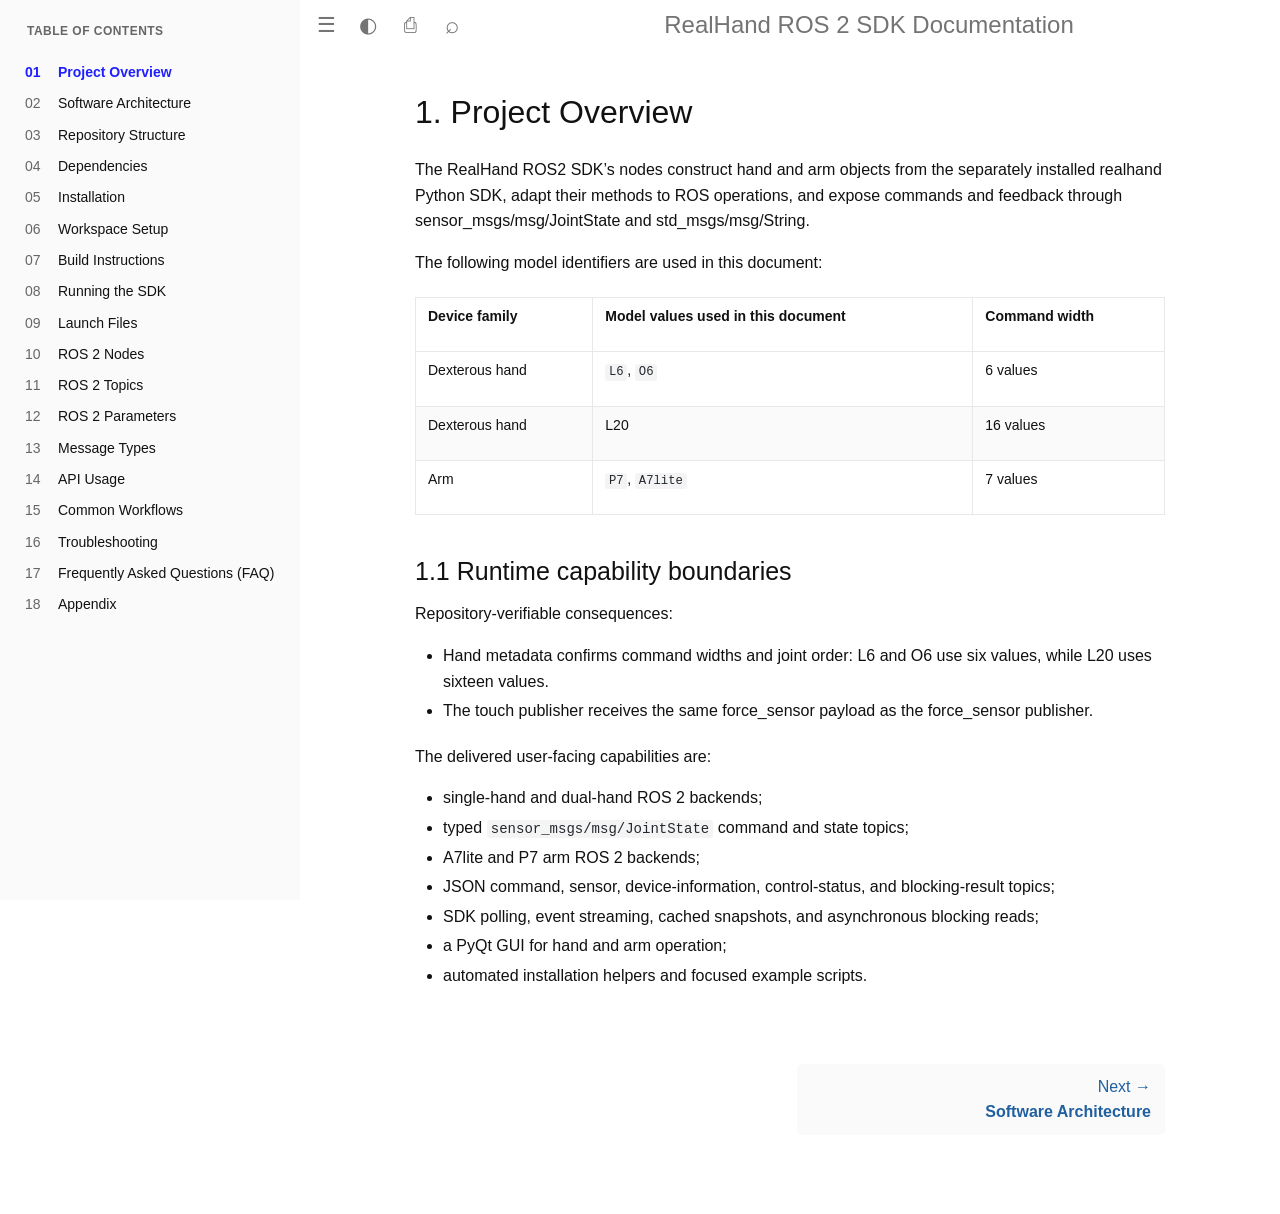
==== commit dc85c35d: "Restyle documentation in mdBook format" ====
--- a/index.html
+++ b/index.html
@@ -4,27 +4,27 @@
   <meta charset="utf-8">
   <meta name="viewport" content="width=device-width, initial-scale=1">
   <meta name="description" content="RealHand ROS 2 SDK installation, integration, operation, and API reference.">
-  <meta name="theme-color" content="#4051b5">
+  <meta name="theme-color" content="#ffffff">
   <title>RealHand ROS 2 SDK Documentation</title>
-  <link rel="stylesheet" href="assets/styles.css">
+  <link rel="stylesheet" href="assets/mdbook-theme.css">
 </head>
 <body>
   <header class="topbar">
-    <button class="menu-button" id="menu-toggle" type="button" aria-label="Open navigation">☰</button>
+    <button class="menu-button" id="menu-toggle" type="button" aria-label="Toggle table of contents" title="Toggle table of contents">☰</button>
     <a class="brand" href="#/project-overview">
-      <span class="brand-mark">RH</span>
-      <span class="brand-name">RealHand ROS 2 SDK<span class="brand-sub">Developer Documentation</span></span>
+      <span class="brand-name">RealHand ROS 2 SDK Documentation</span>
     </a>
     <button class="search-trigger" id="search-trigger" type="button" aria-label="Search documentation">
-      <b>⌕</b><span>Search documentation</span><kbd>Ctrl K</kbd>
+      <b>⌕</b><span>Search this book</span><kbd>/</kbd>
     </button>
     <div class="top-actions">
-      <button class="icon-button" id="theme-toggle" type="button" aria-label="Toggle color theme">◐</button>
+      <button class="icon-button" id="theme-toggle" type="button" aria-label="Toggle color theme" title="Change theme">◐</button>
+      <button class="icon-button" id="print-button" type="button" aria-label="Print this book" title="Print this book">⎙</button>
     </div>
   </header>
 
   <aside class="sidebar" aria-label="Documentation navigation">
-    <div class="sidebar-label">Documentation</div>
+    <div class="sidebar-label">Table of Contents</div>
     <nav class="nav-list" id="nav-list"></nav>
   </aside>
   <div class="mobile-scrim" id="mobile-scrim"></div>
--- a/assets/mdbook-theme.css
+++ b/assets/mdbook-theme.css
@@ -0,0 +1,118 @@
+:root {
+  --page: #fff; --surface: #fafafa; --surface-strong: #f4f4f4;
+  --text: #111; --muted: #666; --border: #e8e8e8;
+  --link: #20609f; --active: #1f1fff; --icons: #747474; --icons-hover: #000;
+  --code-bg: #f6f8fa; --code-text: #24292f;
+  --quote-bg: hsl(197, 37%, 96%); --quote-border: hsl(197, 37%, 91%);
+  --shadow: 0 6px 24px rgba(0, 0, 0, .16);
+  --topbar: 50px; --sidebar: 300px; --content-width: 750px;
+}
+[data-theme="dark"] {
+  --page: hsl(226, 23%, 11%); --surface: #282d3f; --surface-strong: #242a3a;
+  --text: #bcbdd0; --muted: #9ea0b5; --border: #343a50;
+  --link: #2b79a2; --active: #66a8d4; --icons: #737480; --icons-hover: #b7b9cc;
+  --code-bg: #191d29; --code-text: #c8c9db;
+  --quote-bg: hsl(226, 15%, 17%); --quote-border: hsl(226, 15%, 22%);
+  --shadow: 0 8px 28px rgba(0, 0, 0, .4);
+}
+* { box-sizing: border-box; }
+html { scroll-behavior: smooth; scroll-padding-top: calc(var(--topbar) + 16px); }
+body { margin: 0; color: var(--text); background: var(--page); font-family: "Open Sans", Arial, sans-serif; font-size: 16px; line-height: 1.6; -webkit-font-smoothing: antialiased; }
+button, input { font: inherit; }
+button { color: inherit; }
+a { color: var(--link); }
+
+.topbar { position: fixed; z-index: 50; top: 0; right: 0; left: var(--sidebar); height: var(--topbar); display: flex; align-items: center; padding: 0 15px 0 5px; color: var(--icons); background: var(--page); border-bottom: 1px solid transparent; }
+body.sidebar-hidden .topbar { left: 0; }
+.topbar:hover { border-bottom-color: var(--border); }
+.brand { order: 3; flex: 1; min-width: 0; overflow: hidden; color: var(--icons); text-align: center; text-decoration: none; font-size: 24px; font-weight: 300; line-height: var(--topbar); white-space: nowrap; text-overflow: ellipsis; }
+.brand:hover { color: var(--icons-hover); }
+.brand-name { overflow: hidden; text-overflow: ellipsis; }
+.brand-mark, .brand-sub { display: none; }
+.menu-button, .icon-button, .search-trigger { width: 42px; height: var(--topbar); display: grid; place-items: center; padding: 0 8px; border: 0; border-radius: 0; color: var(--icons); background: transparent; cursor: pointer; font-size: 21px; }
+.menu-button { order: 0; }
+.top-actions { order: 1; display: flex; align-items: center; }
+.search-trigger { order: 2; }
+.menu-button:hover, .icon-button:hover, .search-trigger:hover { color: var(--icons-hover); }
+.search-trigger span, .search-trigger kbd { display: none; }
+.search-trigger b { font-size: 24px; font-weight: 400; line-height: 1; }
+
+.sidebar { position: fixed; z-index: 40; inset: 0 auto 0 0; width: var(--sidebar); overflow-y: auto; padding: 22px 15px 40px; color: var(--text); background: var(--surface); transition: transform .18s ease; }
+body.sidebar-hidden .sidebar { transform: translateX(-100%); }
+.sidebar-label { padding: 0 12px 16px; color: var(--muted); font-size: 12px; font-weight: 600; letter-spacing: .04em; text-transform: uppercase; }
+.nav-list { display: grid; gap: 1px; }
+.nav-link { display: flex; gap: 8px; align-items: flex-start; padding: 5px 10px; color: var(--text); text-decoration: none; font-size: 14px; line-height: 1.45; }
+.nav-link:hover { color: var(--active); text-decoration: underline; }
+.nav-link.active { color: var(--active); font-weight: 600; }
+.nav-number { min-width: 25px; color: var(--muted); font-variant-numeric: tabular-nums; }
+.nav-link.active .nav-number { color: var(--active); }
+
+.page-shell { min-height: 100vh; padding-top: var(--topbar); padding-left: var(--sidebar); transition: padding-left .18s ease; }
+body.sidebar-hidden .page-shell { padding-left: 0; }
+.main { width: min(100%, calc(var(--content-width) + 30px)); margin: 0 auto; padding: 34px 15px 80px; }
+.eyebrow { display: none; }
+.doc-content h1, .doc-content h2, .doc-content h3 { font-family: "Open Sans", Arial, sans-serif; font-weight: 400; line-height: 1.25; }
+.doc-content h1 { margin: 8px 0 25px; font-size: 32px; }
+.doc-content h2 { margin: 38px 0 14px; padding-top: 3px; font-size: 25px; }
+.doc-content h3 { margin: 28px 0 10px; font-size: 20px; }
+.doc-content p { margin: 0 0 16px; }
+.doc-content ul, .doc-content ol { margin: 10px 0 20px; padding-left: 28px; }
+.doc-content li { margin: 4px 0; }
+.doc-content li > p { margin: 0; }
+.doc-content a { color: var(--link); }
+.doc-content code:not(pre code) { padding: .1em .3em; color: var(--code-text); border-radius: 3px; background: var(--surface-strong); font-family: "Source Code Pro", Consolas, monospace; font-size: .875em; }
+.doc-content pre { position: relative; overflow-x: auto; margin: 18px 0 24px; padding: 16px 46px 16px 16px; color: var(--code-text); border: 0; border-radius: 0; background: var(--code-bg); line-height: 1.5; tab-size: 4; }
+.doc-content pre code { font: 14px/1.5 "Source Code Pro", Consolas, monospace; white-space: pre; }
+.copy-button { position: absolute; top: 7px; right: 7px; width: 32px; height: 30px; border: 1px solid var(--icons); border-radius: 4px; color: var(--icons); background: var(--surface); cursor: pointer; opacity: 0; transition: opacity .1s; }
+pre:hover .copy-button, .copy-button:focus { opacity: 1; }
+.callout, .doc-content blockquote { margin: 18px 0; padding: 12px 16px; border-left: 4px solid var(--quote-border); background: var(--quote-bg); }
+.table-wrap { width: 100%; margin: 22px 0 28px; overflow-x: auto; }
+.doc-content table { width: 100%; border-collapse: collapse; font-size: 14px; line-height: 1.5; }
+.doc-content th, .doc-content td { min-width: 105px; padding: 8px 12px; text-align: left; vertical-align: top; border: 1px solid var(--border); }
+.doc-content th { font-weight: 700; background: var(--surface-strong); }
+.doc-content tbody tr:nth-child(even) { background: var(--surface); }
+
+.section-footer { display: grid; grid-template-columns: 1fr 1fr; gap: 14px; margin-top: 55px; padding-top: 20px; }
+.pager { min-height: 68px; padding: 10px 14px; color: var(--icons); border-radius: 5px; background: var(--surface); text-decoration: none; }
+.pager:hover { color: var(--icons-hover); }
+.pager.next { text-align: right; }
+.pager span { display: block; color: var(--link); font-weight: 600; }
+.toc { display: none; }
+
+.search-dialog { width: min(680px, calc(100vw - 32px)); max-height: min(720px, calc(100vh - 70px)); padding: 0; color: var(--text); border: 1px solid var(--border); border-radius: 6px; background: var(--page); box-shadow: var(--shadow); }
+.search-dialog::backdrop { background: rgba(0, 0, 0, .45); }
+.search-box { display: flex; align-items: center; gap: 10px; padding: 14px; border-bottom: 1px solid var(--border); }
+.search-box input { flex: 1; min-width: 0; padding: 10px 12px; color: var(--text); border: 1px solid #aaa; border-radius: 4px; outline: none; background: var(--surface); }
+.search-box input:focus { border-color: var(--active); box-shadow: 0 0 0 2px rgba(31, 31, 255, .12); }
+.search-close { border: 0; color: var(--muted); background: transparent; font-size: 23px; cursor: pointer; }
+.search-results { max-height: 560px; overflow-y: auto; padding: 8px; }
+.search-result { display: block; width: 100%; padding: 11px 13px; text-align: left; border: 0; border-radius: 4px; color: var(--text); background: transparent; cursor: pointer; }
+.search-result:hover, .search-result:focus { background: var(--surface-strong); }
+.search-result strong { display: block; margin-bottom: 3px; }
+.search-result small { color: var(--muted); }
+.search-empty, .loading { padding: 42px 16px; text-align: center; color: var(--muted); }
+.mobile-scrim { display: none; }
+
+@media (max-width: 820px) {
+  :root { --sidebar: 0px; }
+  .topbar { left: 0; padding-right: 5px; }
+  .brand { font-size: 18px; }
+  .sidebar { width: min(300px, 80vw); transform: translateX(-102%); box-shadow: var(--shadow); }
+  body.nav-open .sidebar { transform: translateX(0); }
+  body.nav-open .mobile-scrim { display: block; position: fixed; z-index: 30; inset: 0; background: rgba(0, 0, 0, .35); }
+  .main { padding: 28px 20px 60px; }
+  .doc-content h1 { font-size: 29px; }
+  .doc-content h2 { font-size: 23px; }
+}
+@media (max-width: 520px) {
+  .brand { font-size: 16px; }
+  .icon-button, .menu-button, .search-trigger { width: 36px; padding: 0 5px; }
+  #print-button { display: none; }
+  .section-footer { grid-template-columns: 1fr; }
+}
+@media print {
+  .topbar, .sidebar, .toc, .section-footer { display: none !important; }
+  .page-shell { padding: 0; }
+  .main { width: 100%; max-width: none; padding: 0; }
+  .doc-section { display: block !important; page-break-after: always; }
+}
